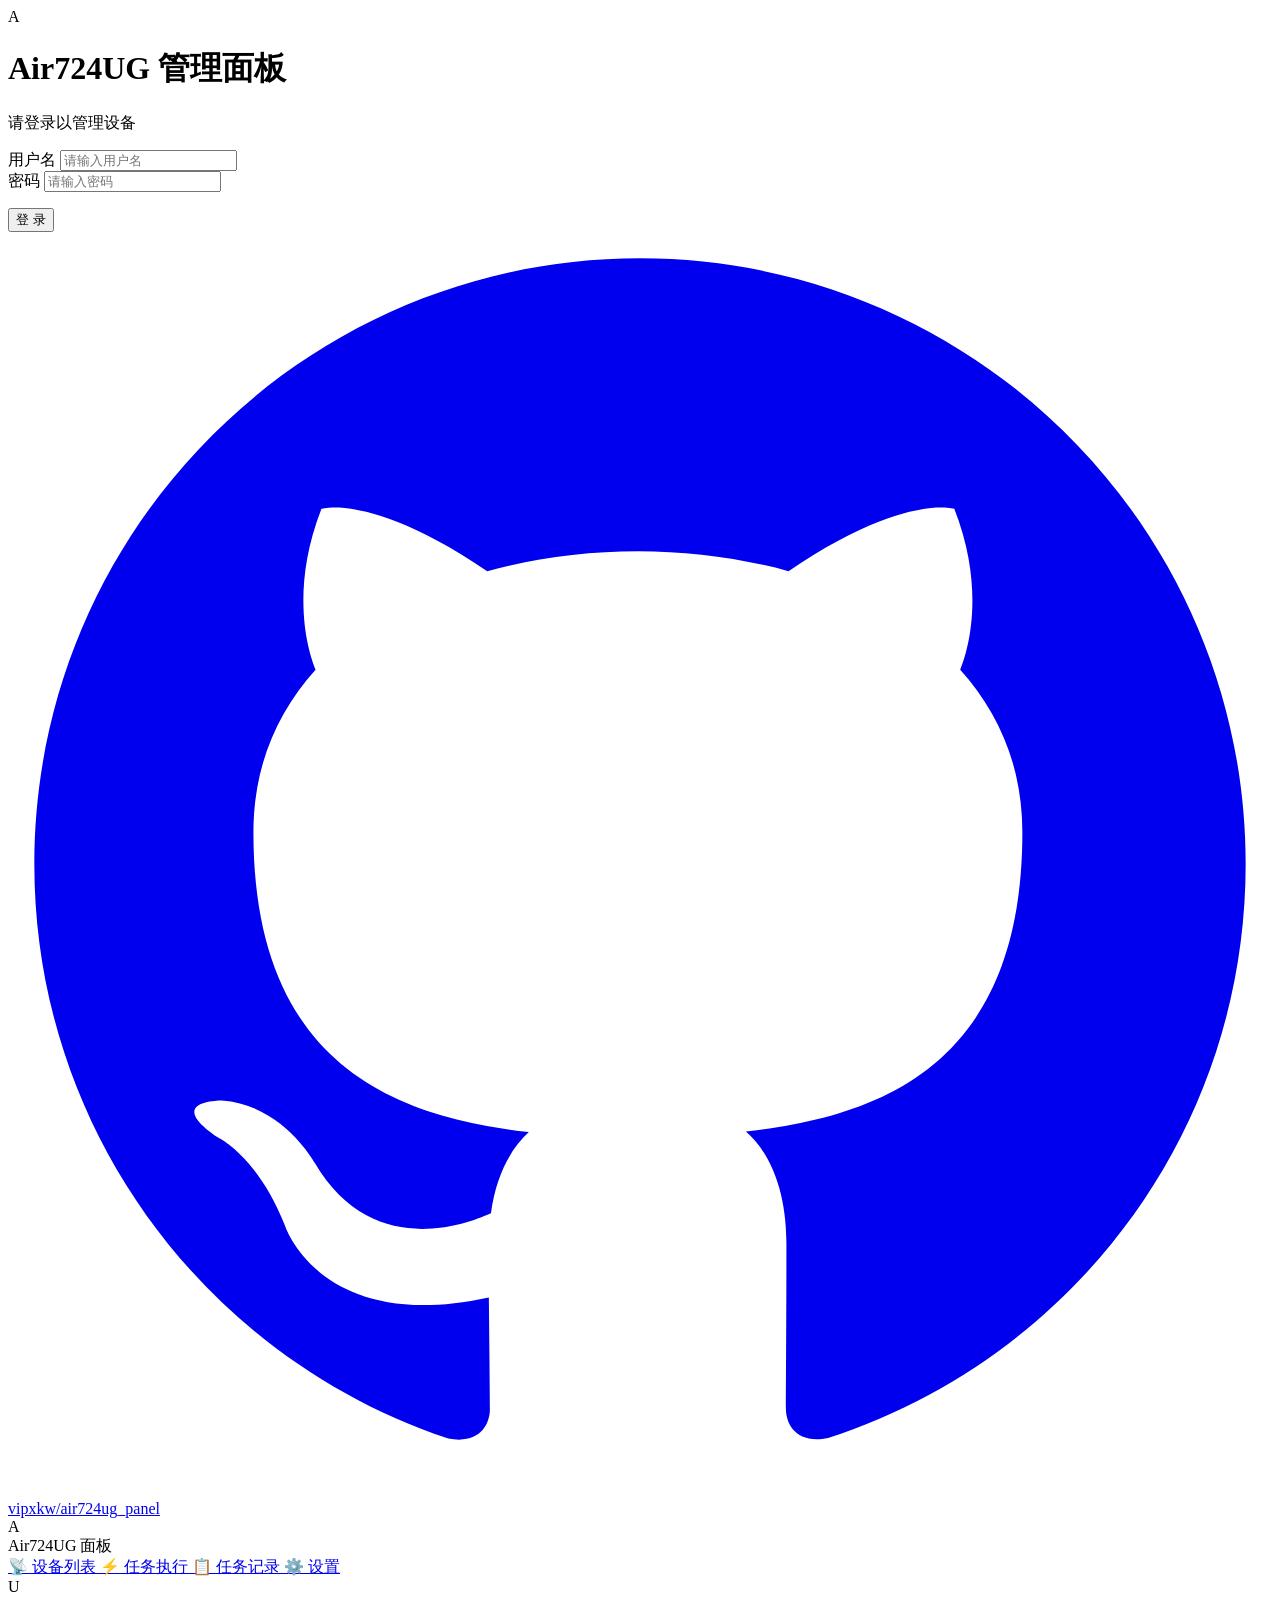
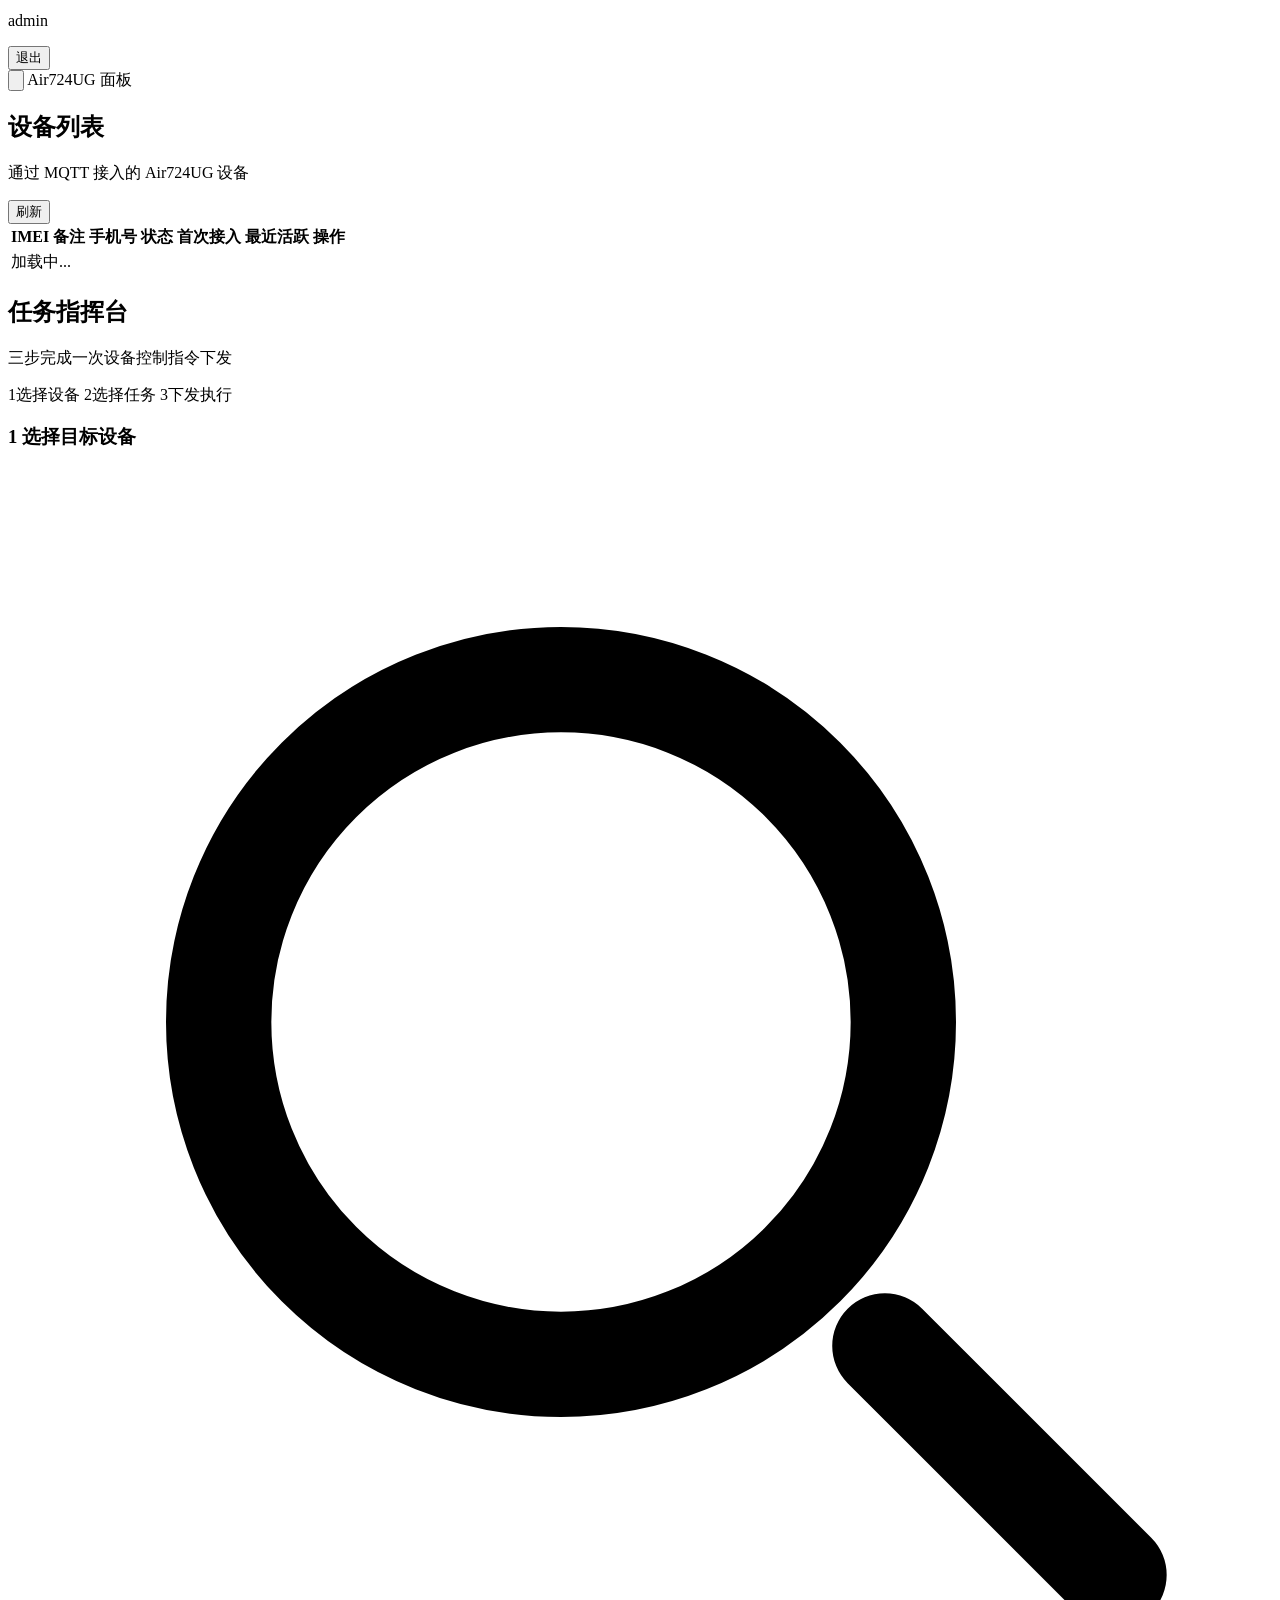
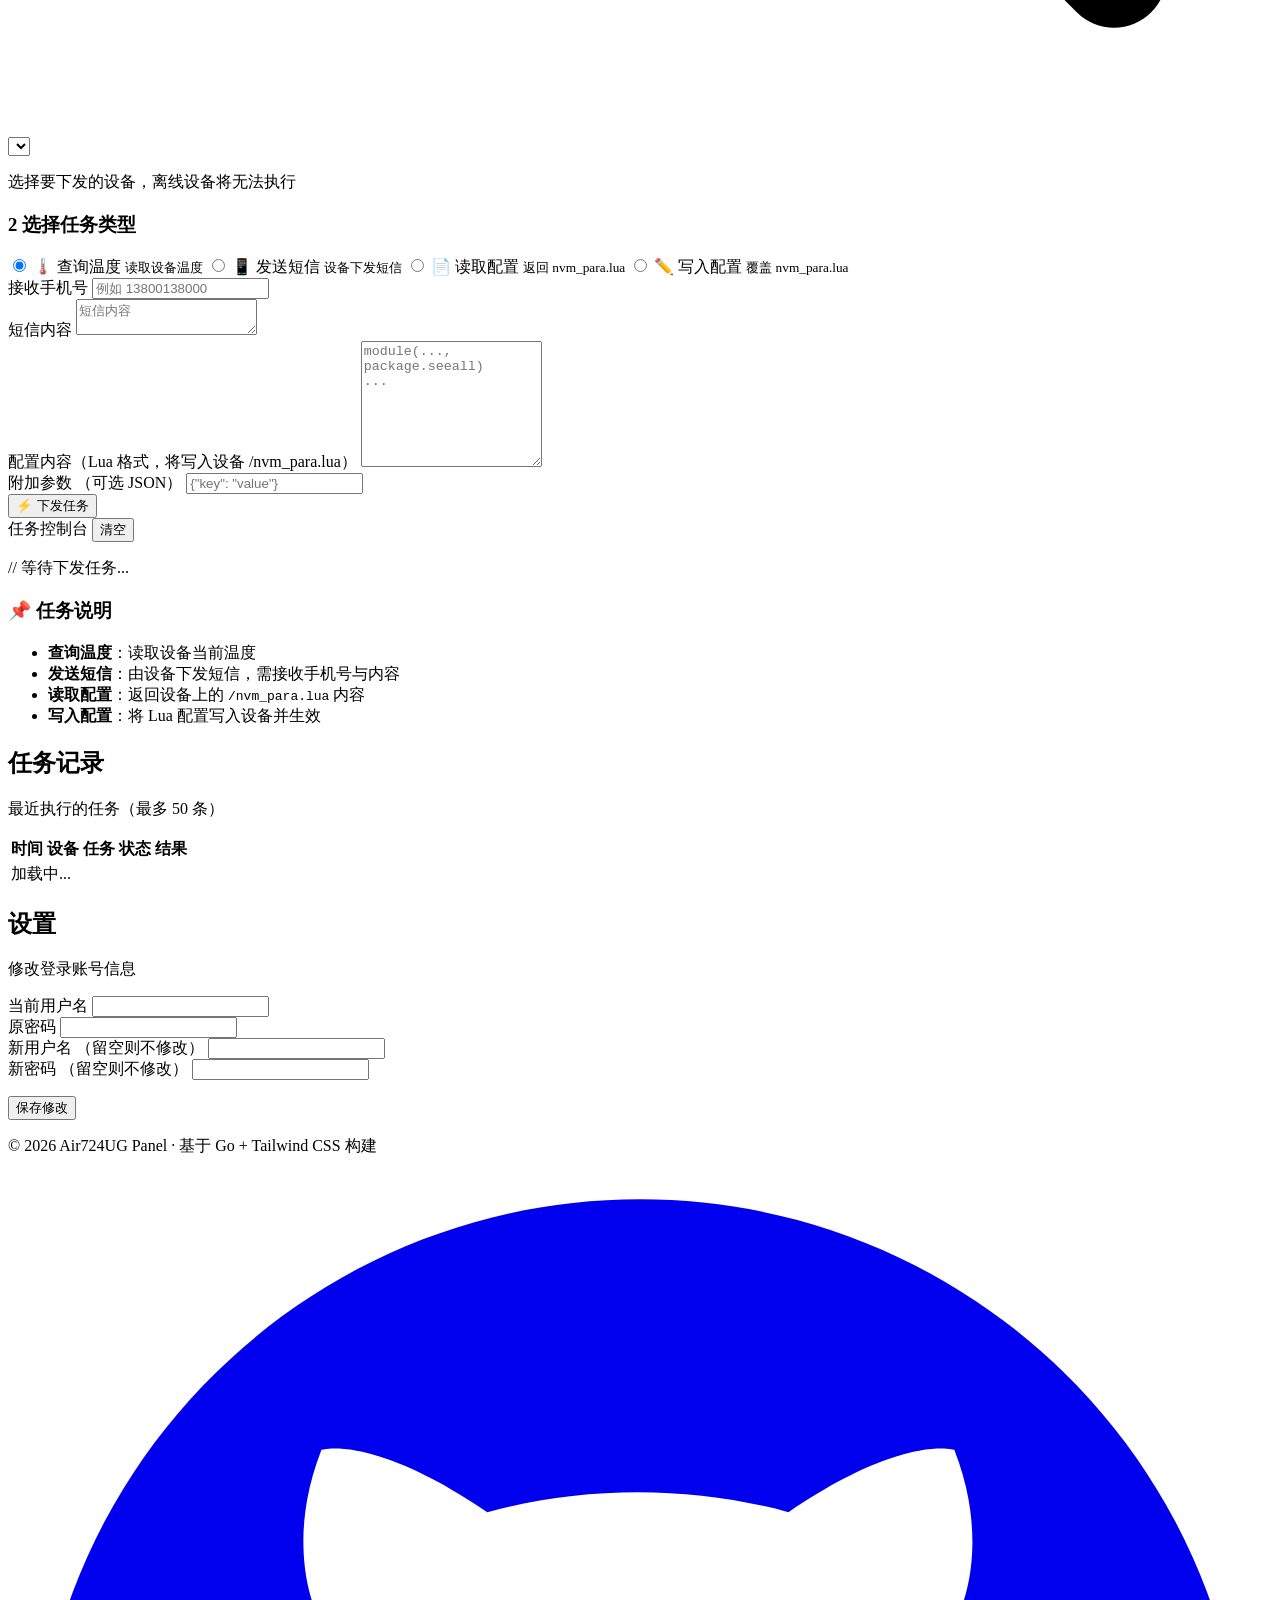
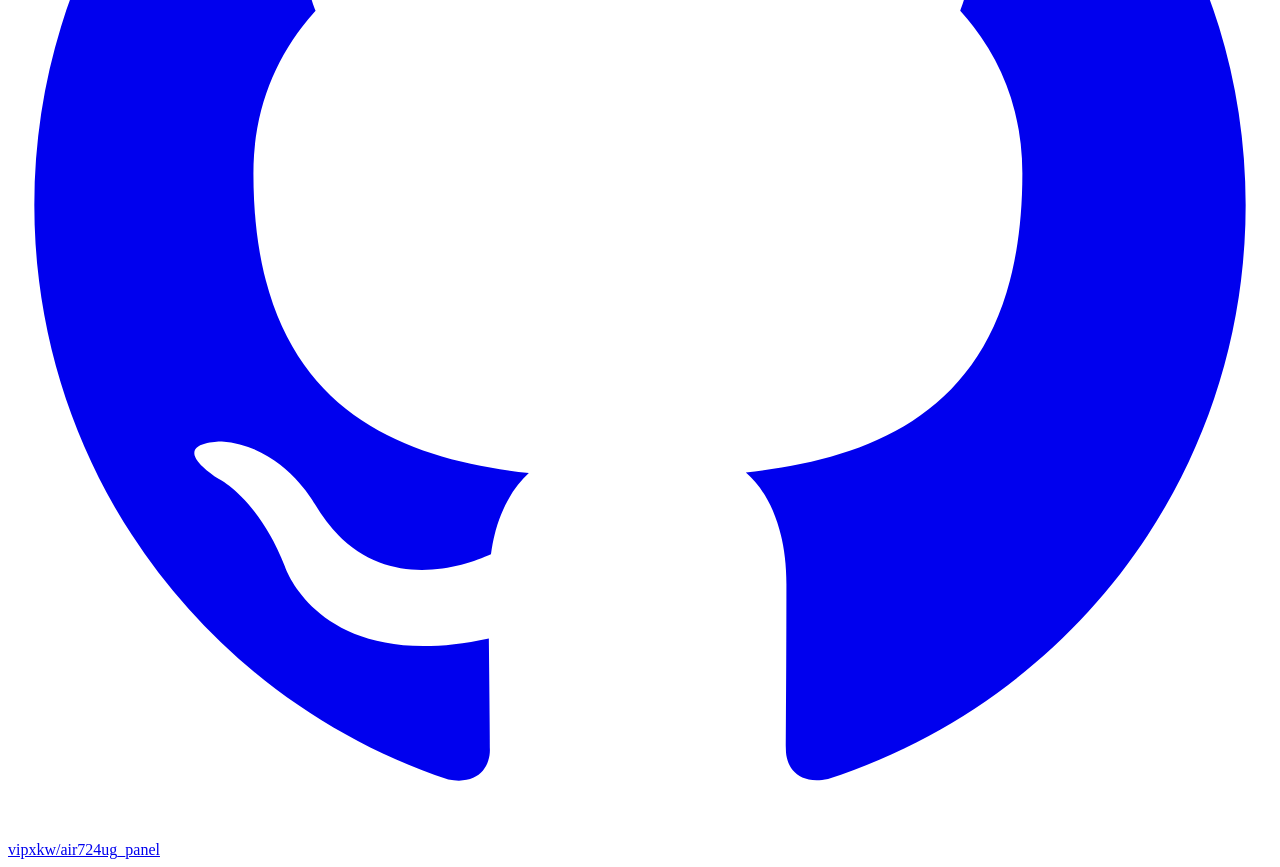
==== server-go/static/index.html @ f427725c "feat: 新增设备备注功能，任务记录优先显示备注名" ====
<!doctype html>
<html lang="zh-CN">
<head>
  <meta charset="utf-8">
  <meta name="viewport" content="width=device-width, initial-scale=1">
  <title>Air724UG 管理面板</title>
  <link rel="stylesheet" href="/css/style.css">
</head>
<body class="bg-slate-100 text-slate-900 min-h-screen">

  <!-- ===================== 登录视图 ===================== -->
  <div id="login-view" class="hidden min-h-screen flex flex-col items-center justify-center p-4">
    <div class="w-full max-w-sm">
      <div class="card p-8">
        <div class="flex flex-col items-center mb-8">
          <div class="w-14 h-14 rounded-2xl bg-gradient-to-br from-blue-500 to-indigo-600 flex items-center justify-center text-white text-2xl font-bold shadow-lg mb-4">A</div>
          <h1 class="text-xl font-semibold text-slate-900">Air724UG 管理面板</h1>
          <p class="text-sm text-slate-500 mt-1">请登录以管理设备</p>
        </div>
        <form id="login-form" class="space-y-4">
          <div>
            <label class="label" for="login-username">用户名</label>
            <input id="login-username" type="text" class="input" placeholder="请输入用户名" autocomplete="username" required>
          </div>
          <div>
            <label class="label" for="login-password">密码</label>
            <input id="login-password" type="password" class="input" placeholder="请输入密码" autocomplete="current-password" required>
          </div>
          <p id="login-error" class="hidden text-sm text-red-600"></p>
          <button type="submit" id="login-btn" class="btn btn-primary w-full">登 录</button>
        </form>
      </div>
    </div>
    <footer class="mt-8 text-center">
      <a href="https://github.com/vipxkw/air724ug_panel" target="_blank" rel="noopener"
         class="inline-flex items-center gap-1.5 text-sm text-slate-500 hover:text-slate-800 transition-colors">
        <svg class="w-4 h-4" viewBox="0 0 24 24" fill="currentColor" aria-hidden="true"><path fill-rule="evenodd" clip-rule="evenodd" d="M12 .5C5.65.5.5 5.65.5 12c0 5.08 3.29 9.39 7.86 10.91.58.11.79-.25.79-.56 0-.27-.01-1.17-.02-2.12-3.2.7-3.87-1.36-3.87-1.36-.52-1.33-1.28-1.68-1.28-1.68-1.04-.71.08-.7.08-.7 1.15.08 1.76 1.18 1.76 1.18 1.03 1.76 2.7 1.25 3.35.96.1-.75.4-1.25.72-1.54-2.55-.29-5.23-1.28-5.23-5.69 0-1.26.45-2.28 1.18-3.09-.12-.29-.51-1.46.11-3.05 0 0 .96-.31 3.15 1.18.91-.25 1.89-.38 2.86-.38.97 0 1.95.13 2.86.38 2.19-1.49 3.15-1.18 3.15-1.18.62 1.59.23 2.76.11 3.05.73.81 1.18 1.83 1.18 3.09 0 4.42-2.69 5.39-5.25 5.68.41.35.77 1.05.77 2.12 0 1.53-.01 2.76-.01 3.14 0 .31.21.68.8.56C20.23 21.38 23.5 17.08 23.5 12 23.5 5.65 18.35.5 12 .5z"/></svg>
        <span>vipxkw/air724ug_panel</span>
      </a>
    </footer>
  </div>

  <!-- ===================== 主视图 ===================== -->
  <div id="main-view" class="hidden">
    <div class="min-h-screen md:flex">
      <!-- 移动端侧边栏遮罩 -->
      <div id="sidebar-overlay" class="fixed inset-0 z-30 bg-slate-900/50 backdrop-blur-sm hidden md:hidden"></div>

      <!-- 侧边栏（桌面常驻，移动端抽屉式） -->
      <aside id="sidebar" class="fixed inset-y-0 left-0 z-40 w-64 shrink-0 -translate-x-full bg-slate-900 text-slate-300 flex flex-col transition-transform duration-300 ease-in-out md:static md:translate-x-0 md:h-screen">
        <div class="h-16 flex items-center gap-2.5 px-5 border-b border-slate-800">
          <div class="w-8 h-8 rounded-lg bg-gradient-to-br from-blue-500 to-indigo-600 flex items-center justify-center text-white text-sm font-bold">A</div>
          <span class="font-semibold text-white">Air724UG 面板</span>
        </div>
        <nav class="flex-1 py-4 px-3 space-y-1">
          <a href="#" data-nav="devices" class="nav-item flex items-center gap-3 rounded-lg px-3 py-2.5 text-sm font-medium hover:bg-slate-800 hover:text-white">
            <span class="text-base">📡</span> 设备列表
          </a>
          <a href="#" data-nav="tasks" class="nav-item flex items-center gap-3 rounded-lg px-3 py-2.5 text-sm font-medium hover:bg-slate-800 hover:text-white">
            <span class="text-base">⚡</span> 任务执行
          </a>
          <a href="#" data-nav="logs" class="nav-item flex items-center gap-3 rounded-lg px-3 py-2.5 text-sm font-medium hover:bg-slate-800 hover:text-white">
            <span class="text-base">📋</span> 任务记录
          </a>
          <a href="#" data-nav="settings" class="nav-item flex items-center gap-3 rounded-lg px-3 py-2.5 text-sm font-medium hover:bg-slate-800 hover:text-white">
            <span class="text-base">⚙️</span> 设置
          </a>
        </nav>
        <div class="p-4 border-t border-slate-800">
          <div class="flex items-center gap-3">
            <div class="w-8 h-8 rounded-full bg-slate-700 flex items-center justify-center text-xs font-semibold text-white" id="user-avatar">U</div>
            <div class="flex-1 min-w-0">
              <p class="text-sm font-medium text-white truncate" id="user-name">admin</p>
            </div>
            <button id="logout-btn" class="text-sm text-slate-400 hover:text-white" title="退出登录">退出</button>
          </div>
        </div>
      </aside>

      <!-- 内容区 -->
      <div class="flex-1 min-w-0 flex flex-col">

        <!-- 移动端顶栏 -->
        <header class="md:hidden sticky top-0 z-20 flex items-center gap-3 h-14 px-4 bg-slate-900 text-white border-b border-slate-800">
          <button id="menu-btn" class="w-9 h-9 -ml-2 inline-flex items-center justify-center rounded-lg text-slate-300 hover:bg-slate-800 active:scale-95 transition" aria-label="打开菜单">
            <svg xmlns="http://www.w3.org/2000/svg" class="w-5 h-5" fill="none" viewBox="0 0 24 24" stroke="currentColor" stroke-width="2"><path stroke-linecap="round" stroke-linejoin="round" d="M4 6h16M4 12h16M4 18h16"/></svg>
          </button>
          <span class="font-semibold">Air724UG 面板</span>
          <span class="ml-auto text-xs text-slate-400" id="m-user-name"></span>
        </header>

        <main class="flex-1 p-4 sm:p-6 lg:p-8 overflow-auto">

        <!-- 设备列表 -->
        <section id="page-devices" class="page">
          <div class="flex items-center justify-between mb-4 sm:mb-6">
            <div>
              <h2 class="text-lg sm:text-xl font-semibold text-slate-900">设备列表</h2>
              <p class="text-sm text-slate-500 mt-0.5">通过 MQTT 接入的 Air724UG 设备</p>
            </div>
            <button id="refresh-devices" class="btn btn-ghost">刷新</button>
          </div>
          <div class="card overflow-hidden">
            <div class="overflow-x-auto">
              <table class="w-full text-sm">
                <thead>
                  <tr class="bg-slate-50 text-left text-xs font-medium text-slate-500 uppercase">
                    <th class="px-4 py-3">IMEI</th>
                    <th class="px-4 py-3">备注</th>
                    <th class="px-4 py-3">手机号</th>
                    <th class="px-4 py-3">状态</th>
                    <th class="px-4 py-3">首次接入</th>
                    <th class="px-4 py-3">最近活跃</th>
                    <th class="px-4 py-3 text-right">操作</th>
                  </tr>
                </thead>
                <tbody id="devices-tbody" class="divide-y divide-slate-100">
                  <tr><td colspan="7" class="px-4 py-10 text-center text-slate-400">加载中...</td></tr>
                </tbody>
              </table>
            </div>
          </div>
        </section>

        <!-- 任务执行（指挥台） -->
        <section id="page-tasks" class="page hidden">
          <div class="mb-5">
            <h2 class="text-lg sm:text-xl font-semibold text-slate-900">任务指挥台</h2>
            <p class="text-sm text-slate-500 mt-0.5">三步完成一次设备控制指令下发</p>
          </div>

          <!-- 步骤指示器 -->
          <div class="flex items-center gap-2.5 mb-6 text-xs font-medium">
            <span class="step-chip" data-step="1"><span class="step-num">1</span>选择设备</span>
            <span class="step-line"></span>
            <span class="step-chip" data-step="2"><span class="step-num">2</span>选择任务</span>
            <span class="step-line"></span>
            <span class="step-chip" data-step="3"><span class="step-num">3</span>下发执行</span>
          </div>

          <div class="grid gap-5 lg:grid-cols-5">
            <!-- 左：任务配置 -->
            <div class="lg:col-span-3 space-y-5">
              <form id="task-form" class="space-y-5">
                <!-- Step 1 设备 -->
                <div class="card p-5 sm:p-6">
                  <div class="flex items-center justify-between mb-4">
                    <h3 class="font-semibold text-slate-900 flex items-center gap-2">
                      <span class="flex items-center justify-center w-6 h-6 rounded-full bg-blue-600 text-white text-xs font-bold shadow-sm">1</span>
                      选择目标设备
                    </h3>
                    <span class="text-xs text-slate-400" id="task-device-count"></span>
                  </div>
                  <div class="relative">
                    <svg class="absolute left-3 top-1/2 -translate-y-1/2 w-4 h-4 text-slate-400" xmlns="http://www.w3.org/2000/svg" fill="none" viewBox="0 0 24 24" stroke="currentColor" stroke-width="2"><path stroke-linecap="round" stroke-linejoin="round" d="M21 21l-4.35-4.35M17 10.5a6.5 6.5 0 11-13 0 6.5 6.5 0 0113 0z"/></svg>
                    <select id="task-imei" class="input !pl-9" required></select>
                  </div>
                  <p class="text-xs text-slate-400 mt-2">选择要下发的设备，离线设备将无法执行</p>
                </div>

                <!-- Step 2 任务类型 -->
                <div class="card p-5 sm:p-6">
                  <h3 class="font-semibold text-slate-900 flex items-center gap-2 mb-4">
                    <span class="flex items-center justify-center w-6 h-6 rounded-full bg-blue-600 text-white text-xs font-bold shadow-sm">2</span>
                    选择任务类型
                  </h3>
                  <div class="grid grid-cols-2 sm:grid-cols-4 gap-3" id="task-type-grid">
                    <label class="task-card">
                      <input type="radio" name="task-type" value="get_temperature" checked class="task-radio">
                      <span class="task-card-inner">
                        <span class="text-2xl">🌡️</span>
                        <span class="task-card-title">查询温度</span>
                        <small>读取设备温度</small>
                      </span>
                    </label>
                    <label class="task-card">
                      <input type="radio" name="task-type" value="send_sms" class="task-radio">
                      <span class="task-card-inner">
                        <span class="text-2xl">📱</span>
                        <span class="task-card-title">发送短信</span>
                        <small>设备下发短信</small>
                      </span>
                    </label>
                    <label class="task-card">
                      <input type="radio" name="task-type" value="get_config" class="task-radio">
                      <span class="task-card-inner">
                        <span class="text-2xl">📄</span>
                        <span class="task-card-title">读取配置</span>
                        <small>返回 nvm_para.lua</small>
                      </span>
                    </label>
                    <label class="task-card">
                      <input type="radio" name="task-type" value="set_config" class="task-radio">
                      <span class="task-card-inner">
                        <span class="text-2xl">✏️</span>
                        <span class="task-card-title">写入配置</span>
                        <small>覆盖 nvm_para.lua</small>
                      </span>
                    </label>
                  </div>

                  <!-- 发送短信参数 -->
                  <div id="params-send_sms" class="hidden mt-5 space-y-4 border-t border-slate-100 pt-5">
                    <div>
                      <label class="label" for="task-rcv-phone">接收手机号</label>
                      <input id="task-rcv-phone" type="text" class="input" placeholder="例如 13800138000">
                    </div>
                    <div>
                      <label class="label" for="task-content">短信内容</label>
                      <textarea id="task-content" rows="2" class="input" placeholder="短信内容"></textarea>
                    </div>
                  </div>

                  <!-- 写入配置参数 -->
                  <div id="params-set_config" class="hidden mt-5 space-y-4 border-t border-slate-100 pt-5">
                    <div>
                      <label class="label" for="task-config-text">配置内容（Lua 格式，将写入设备 /nvm_para.lua）</label>
                      <textarea id="task-config-text" rows="8" class="input font-mono text-xs" placeholder="module(..., package.seeall)&#10;..."></textarea>
                    </div>
                  </div>

                  <!-- 附加参数 -->
                  <div class="mt-5 border-t border-slate-100 pt-5">
                    <label class="label" for="task-extra">附加参数 <span class="text-slate-400 font-normal">（可选 JSON）</span></label>
                    <input id="task-extra" type="text" class="input font-mono text-xs" placeholder='{"key": "value"}' value="">
                  </div>

                  <!-- 执行 -->
                  <button type="submit" id="task-btn" class="mt-6 w-full btn btn-primary !py-3 text-base bg-gradient-to-r from-blue-600 to-indigo-600 hover:from-blue-700 hover:to-indigo-700 border-0 shadow-lg shadow-blue-600/20">⚡ 下发任务</button>
                </div>
              </form>
            </div>

            <!-- 右：实时控制台 -->
            <div class="lg:col-span-2 space-y-5">
              <div class="rounded-2xl bg-slate-900 shadow-xl overflow-hidden ring-1 ring-slate-800">
                <div class="flex items-center gap-2 px-4 py-3 bg-slate-800/80">
                  <span class="w-3 h-3 rounded-full bg-red-400/80"></span>
                  <span class="w-3 h-3 rounded-full bg-amber-400/80"></span>
                  <span class="w-3 h-3 rounded-full bg-emerald-400/80"></span>
                  <span class="ml-2 text-xs text-slate-300 font-medium tracking-wide">任务控制台</span>
                  <button type="button" id="console-clear" class="ml-auto text-xs text-slate-400 hover:text-white transition-colors">清空</button>
                </div>
                <div id="task-result" class="terminal font-mono text-xs leading-relaxed text-slate-300 p-4 h-80 overflow-auto">
                  <p class="text-slate-500">// 等待下发任务...</p>
                </div>
              </div>

              <div class="card p-5">
                <h3 class="text-sm font-semibold text-slate-900 mb-2">📌 任务说明</h3>
                <ul class="text-sm text-slate-500 space-y-1.5 list-disc pl-5">
                  <li><b>查询温度</b>：读取设备当前温度</li>
                  <li><b>发送短信</b>：由设备下发短信，需接收手机号与内容</li>
                  <li><b>读取配置</b>：返回设备上的 <code class="text-slate-700 font-mono text-xs">/nvm_para.lua</code> 内容</li>
                  <li><b>写入配置</b>：将 Lua 配置写入设备并生效</li>
                </ul>
              </div>
            </div>
          </div>
        </section>

        <!-- 任务记录 -->
        <section id="page-logs" class="page hidden">
          <div class="mb-4 sm:mb-6">
            <h2 class="text-lg sm:text-xl font-semibold text-slate-900">任务记录</h2>
            <p class="text-sm text-slate-500 mt-0.5">最近执行的任务（最多 50 条）</p>
          </div>
          <div class="card overflow-hidden">
            <div class="overflow-x-auto">
              <table class="w-full text-sm">
                <thead>
                  <tr class="bg-slate-50 text-left text-xs font-medium text-slate-500 uppercase">
                    <th class="px-4 py-3">时间</th>
                    <th class="px-4 py-3">设备</th>
                    <th class="px-4 py-3">任务</th>
                    <th class="px-4 py-3">状态</th>
                    <th class="px-4 py-3">结果</th>
                  </tr>
                </thead>
                <tbody id="tasks-tbody" class="divide-y divide-slate-100">
                  <tr><td colspan="5" class="px-4 py-10 text-center text-slate-400">加载中...</td></tr>
                </tbody>
              </table>
            </div>
          </div>
        </section>

        <!-- 设置 -->
        <section id="page-settings" class="page hidden">
          <div class="mb-4 sm:mb-6">
            <h2 class="text-lg sm:text-xl font-semibold text-slate-900">设置</h2>
            <p class="text-sm text-slate-500 mt-0.5">修改登录账号信息</p>
          </div>
          <div class="max-w-md">
            <div class="card p-6">
              <form id="settings-form" class="space-y-4">
                <div>
                  <label class="label" for="set-current-username">当前用户名</label>
                  <input id="set-current-username" type="text" class="input bg-slate-50 text-slate-500" readonly>
                </div>
                <div>
                  <label class="label" for="set-old-password">原密码</label>
                  <input id="set-old-password" type="password" class="input" required autocomplete="current-password">
                </div>
                <div>
                  <label class="label" for="set-new-username">新用户名 <span class="text-slate-400 font-normal">（留空则不修改）</span></label>
                  <input id="set-new-username" type="text" class="input" autocomplete="username">
                </div>
                <div>
                  <label class="label" for="set-new-password">新密码 <span class="text-slate-400 font-normal">（留空则不修改）</span></label>
                  <input id="set-new-password" type="password" class="input" autocomplete="new-password">
                </div>
                <p id="settings-msg" class="hidden text-sm"></p>
                <button type="submit" class="btn btn-primary w-full">保存修改</button>
              </form>
            </div>
          </div>
        </section>

        </main>

        <!-- 页脚 -->
        <footer class="px-4 py-5 border-t border-slate-200 bg-white/60 backdrop-blur-sm">
          <div class="max-w-screen-2xl mx-auto flex flex-col sm:flex-row items-center justify-between gap-2">
            <p class="text-xs text-slate-400">© 2026 Air724UG Panel · 基于 Go + Tailwind CSS 构建</p>
            <a href="https://github.com/vipxkw/air724ug_panel" target="_blank" rel="noopener"
               class="inline-flex items-center gap-1.5 text-xs font-medium text-slate-500 hover:text-slate-900 transition-colors">
              <svg class="w-4 h-4" viewBox="0 0 24 24" fill="currentColor" aria-hidden="true"><path fill-rule="evenodd" clip-rule="evenodd" d="M12 .5C5.65.5.5 5.65.5 12c0 5.08 3.29 9.39 7.86 10.91.58.11.79-.25.79-.56 0-.27-.01-1.17-.02-2.12-3.2.7-3.87-1.36-3.87-1.36-.52-1.33-1.28-1.68-1.28-1.68-1.04-.71.08-.7.08-.7 1.15.08 1.76 1.18 1.76 1.18 1.03 1.76 2.7 1.25 3.35.96.1-.75.4-1.25.72-1.54-2.55-.29-5.23-1.28-5.23-5.69 0-1.26.45-2.28 1.18-3.09-.12-.29-.51-1.46.11-3.05 0 0 .96-.31 3.15 1.18.91-.25 1.89-.38 2.86-.38.97 0 1.95.13 2.86.38 2.19-1.49 3.15-1.18 3.15-1.18.62 1.59.23 2.76.11 3.05.73.81 1.18 1.83 1.18 3.09 0 4.42-2.69 5.39-5.25 5.68.41.35.77 1.05.77 2.12 0 1.53-.01 2.76-.01 3.14 0 .31.21.68.8.56C20.23 21.38 23.5 17.08 23.5 12 23.5 5.65 18.35.5 12 .5z"/></svg>
              <span>vipxkw/air724ug_panel</span>
            </a>
          </div>
        </footer>
      </div>
    </div>
  </div>

  <!-- 提示浮层 -->
  <div id="toast" class="hidden fixed top-5 left-1/2 -translate-x-1/2 z-50 rounded-lg px-4 py-2.5 text-sm text-white shadow-lg"></div>

  <script src="/js/api.js"></script>
  <script src="/js/app.js"></script>
</body>
</html>
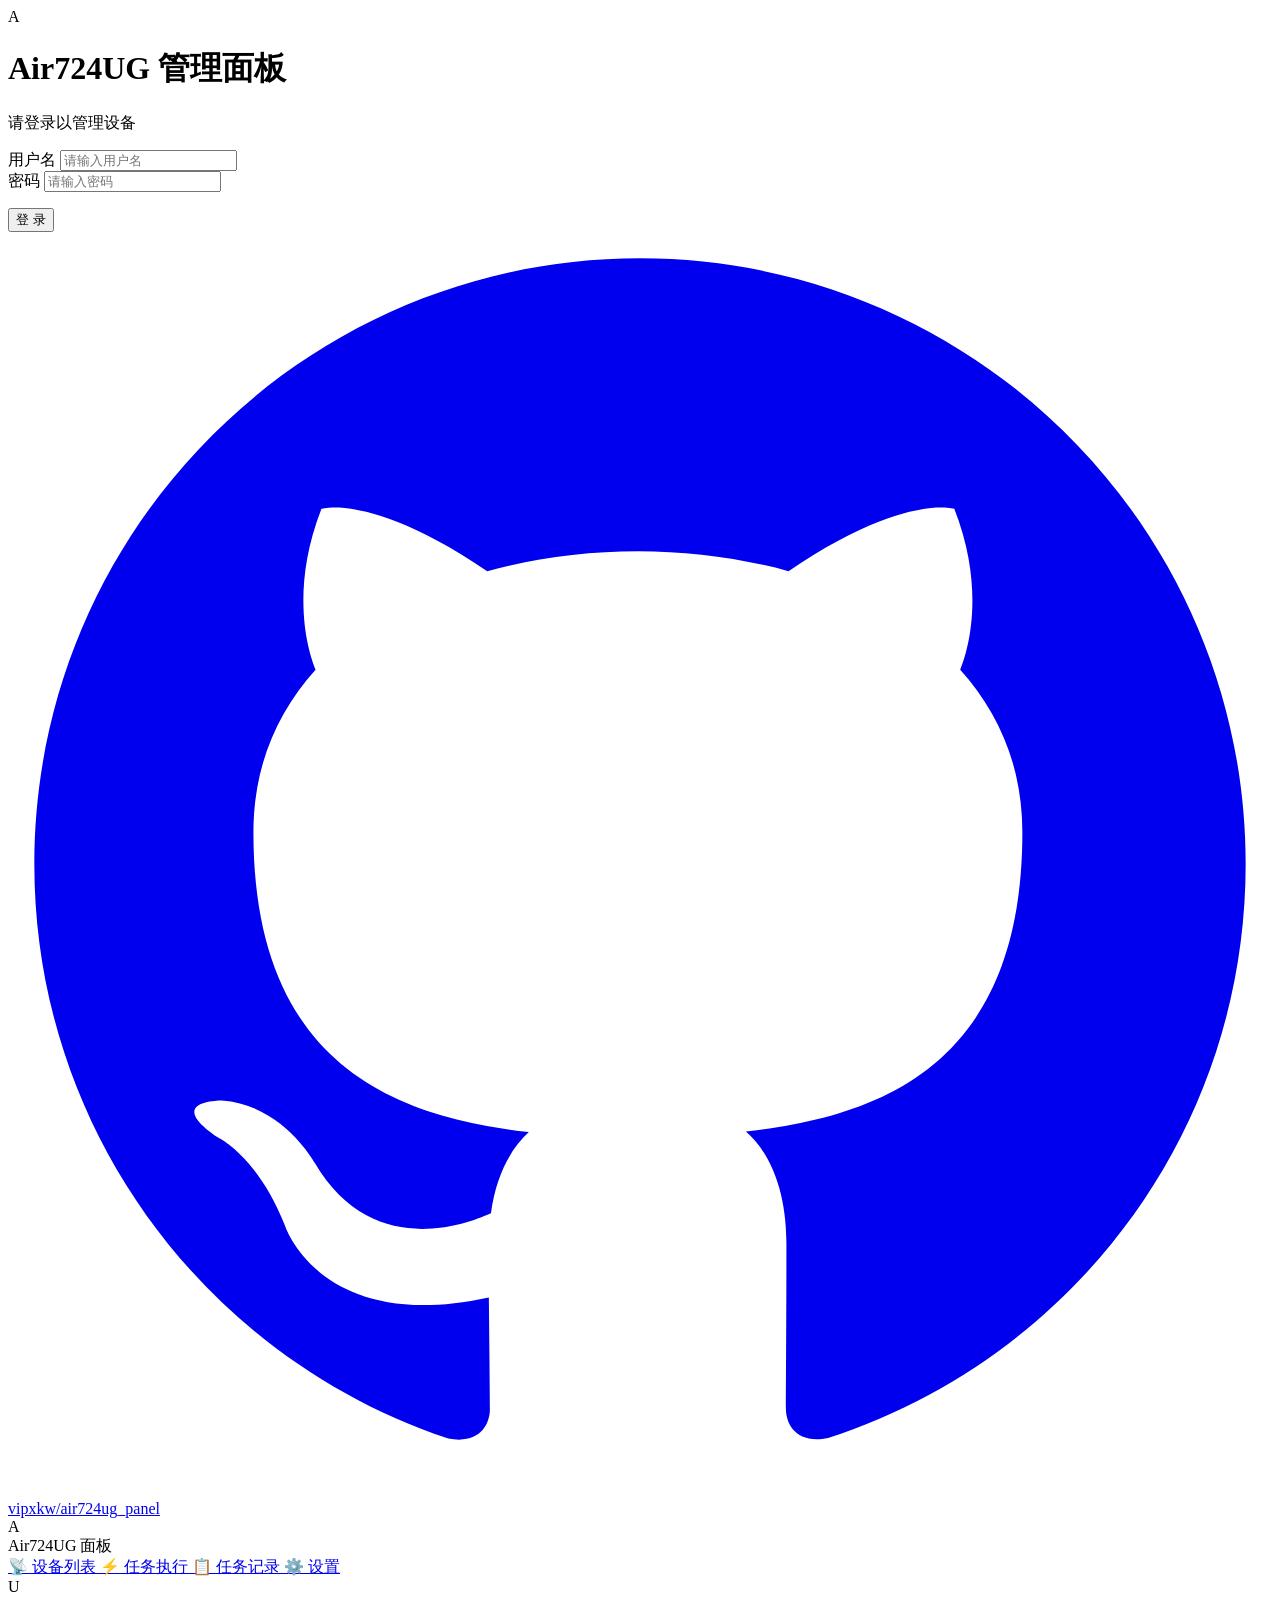
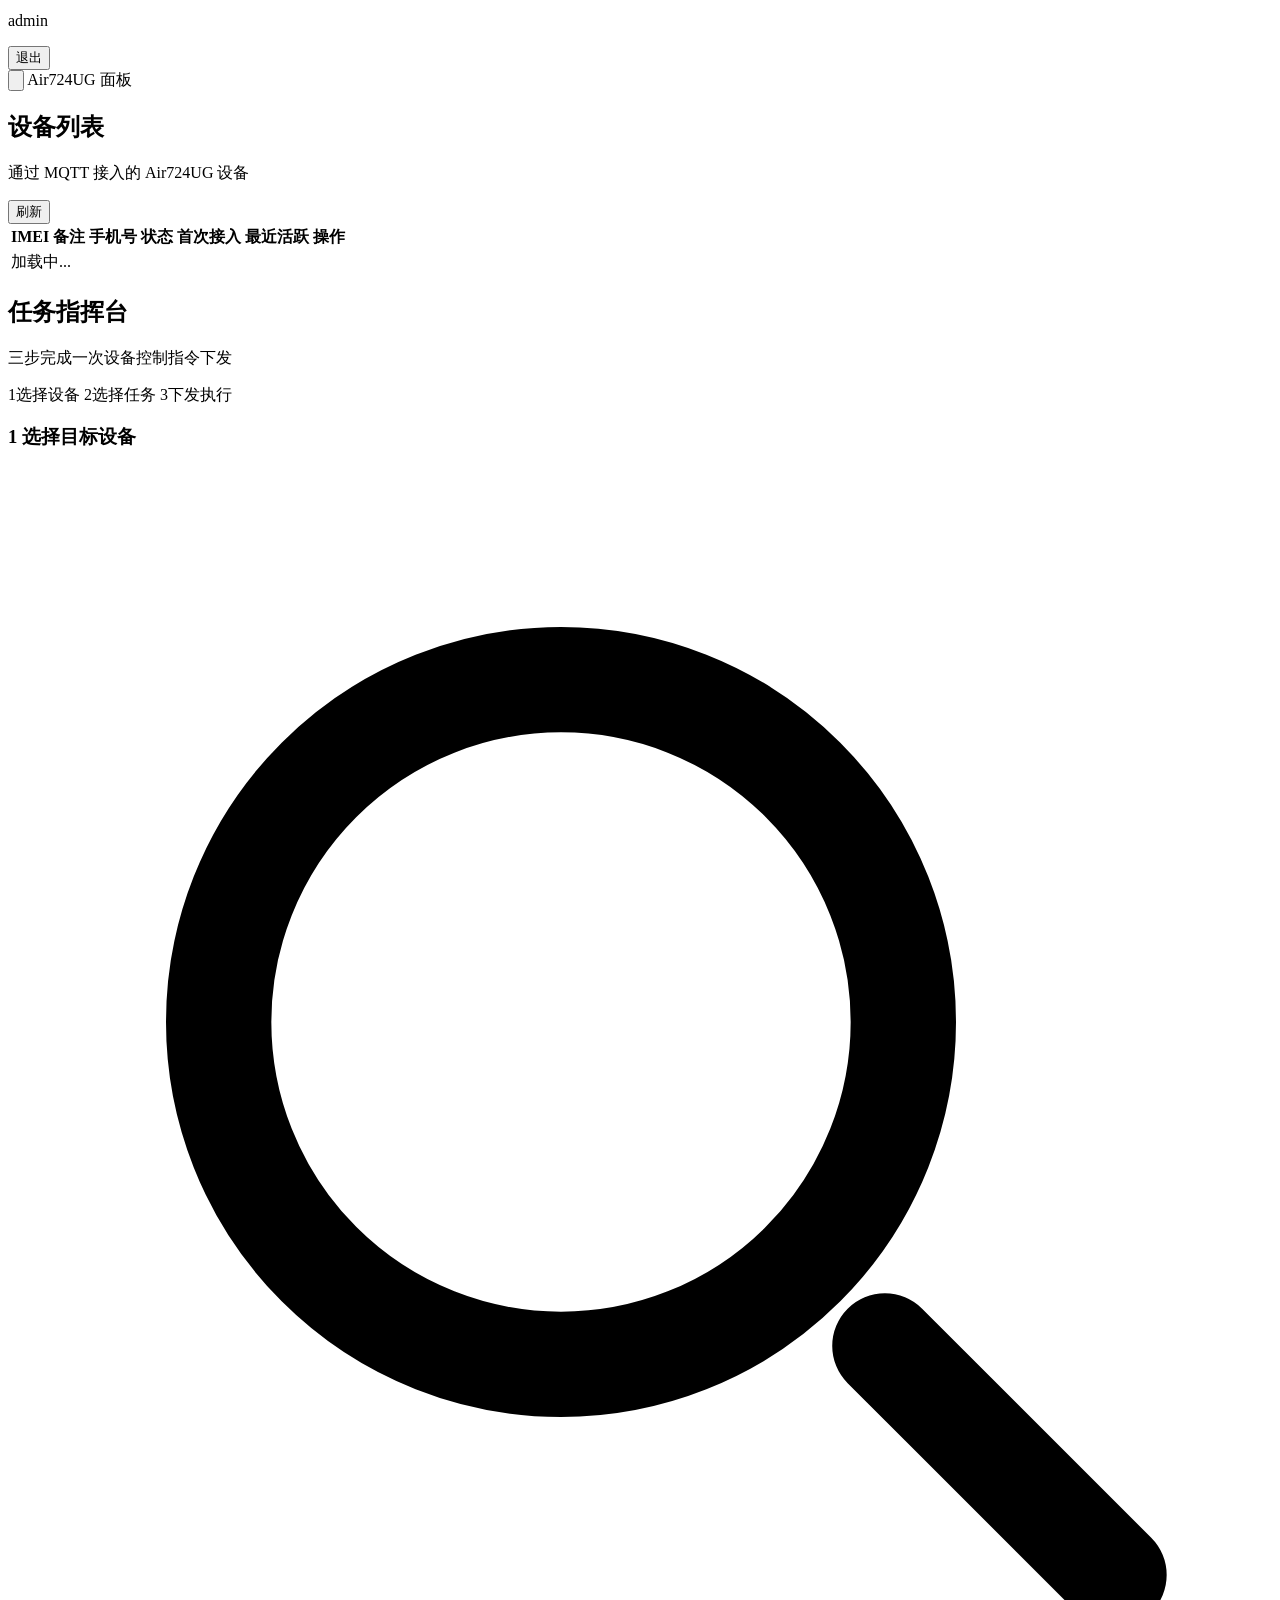
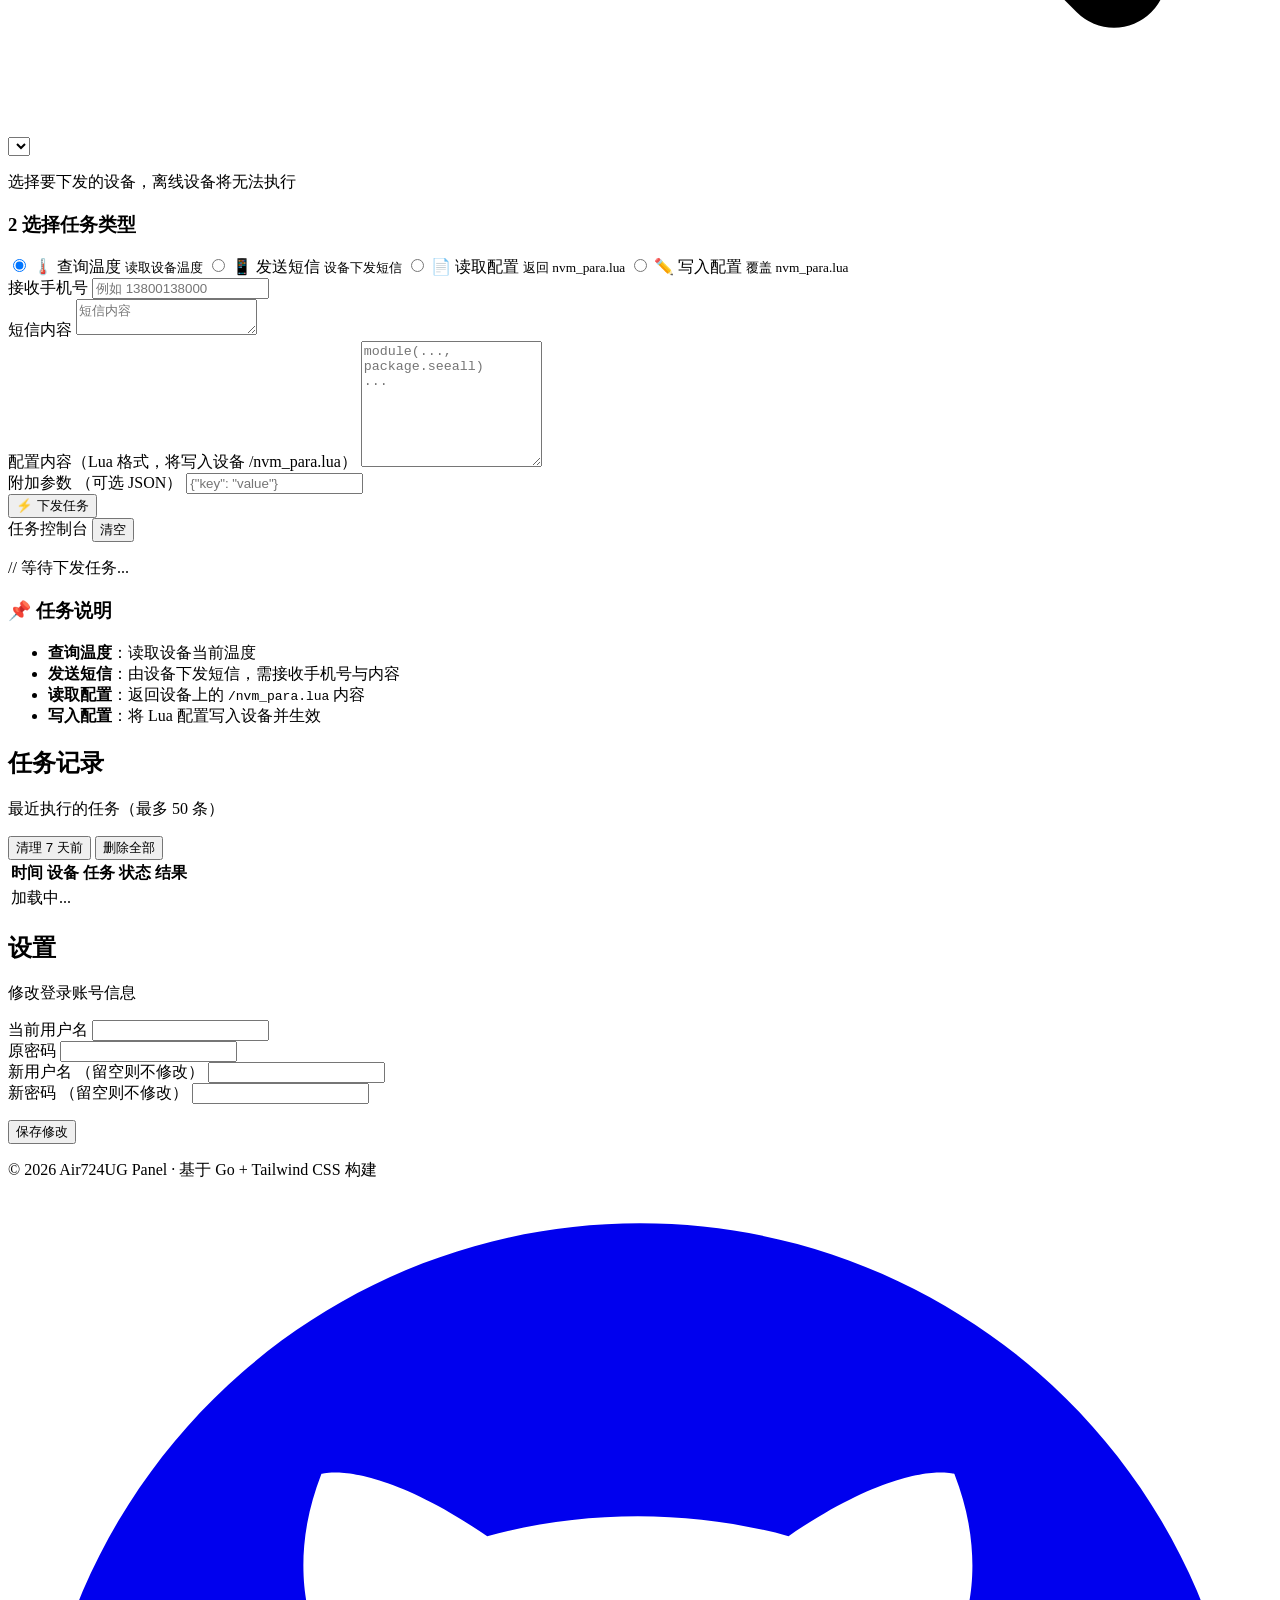
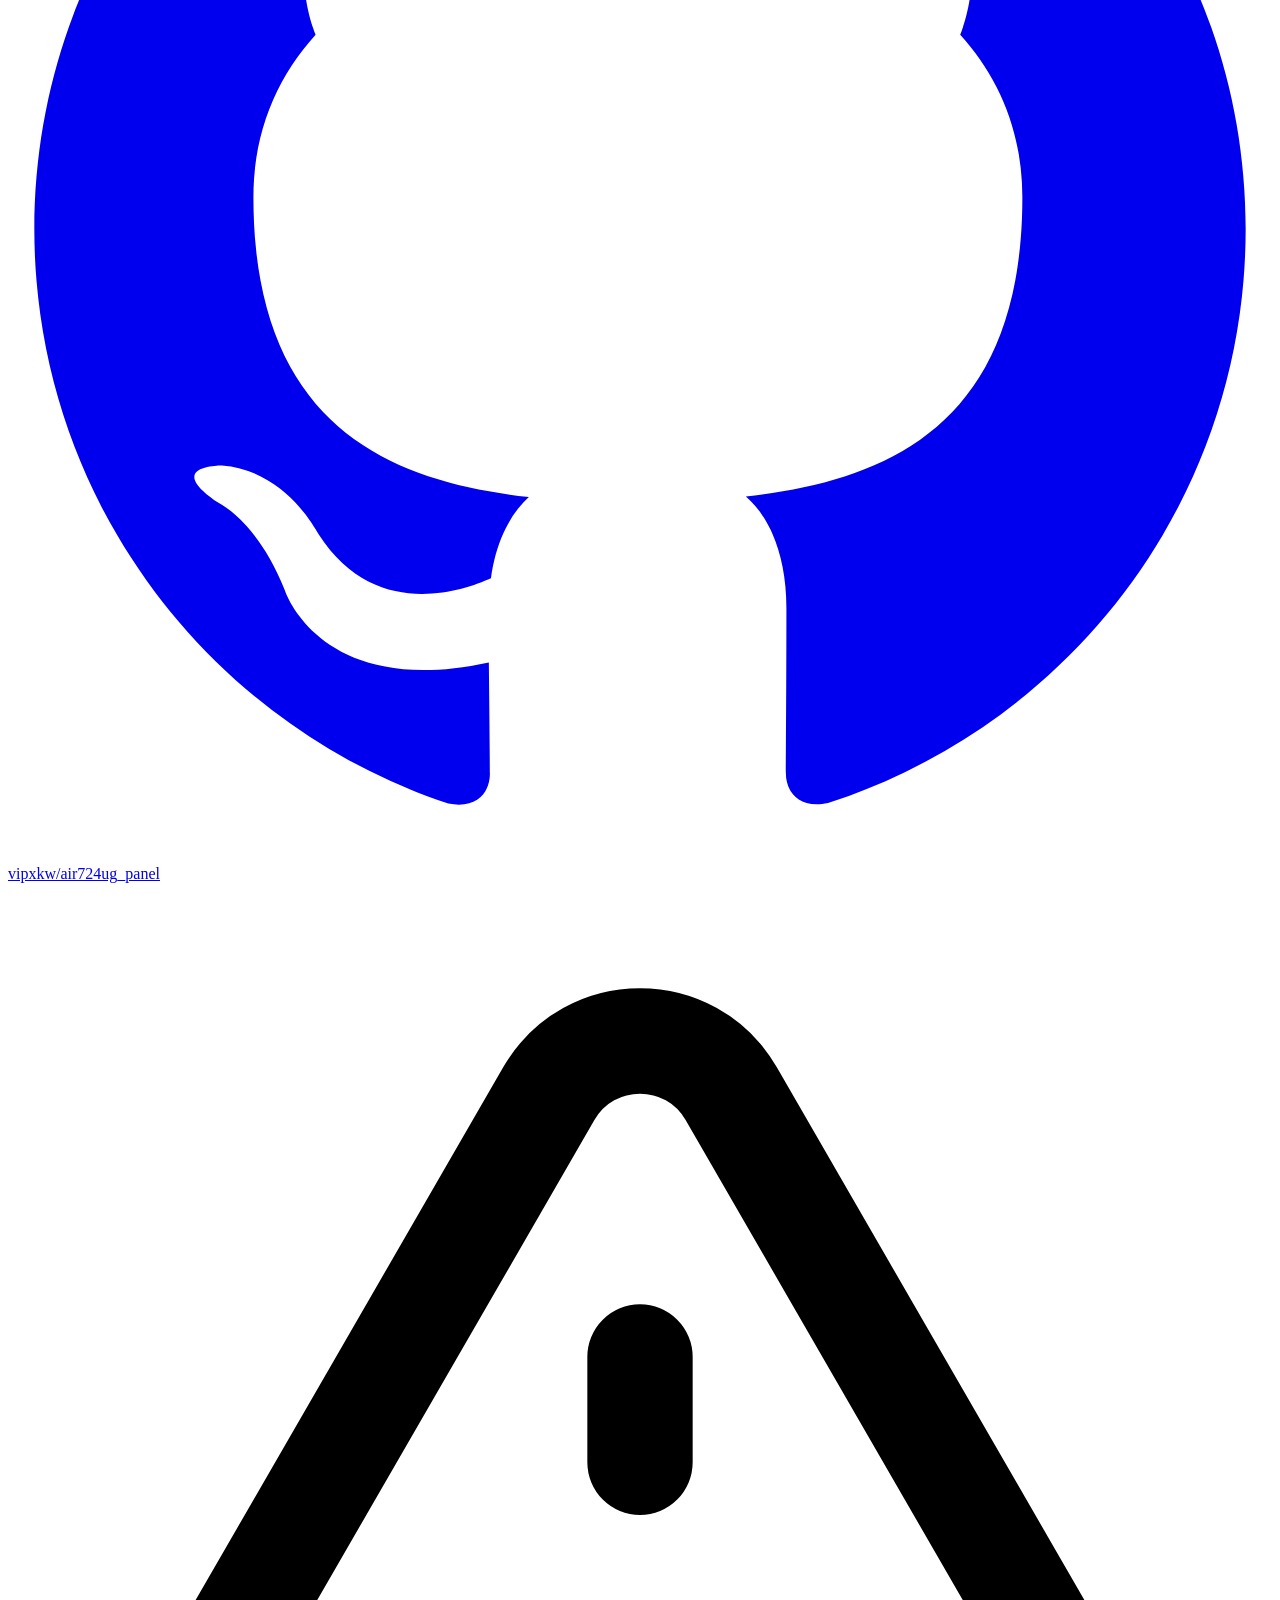
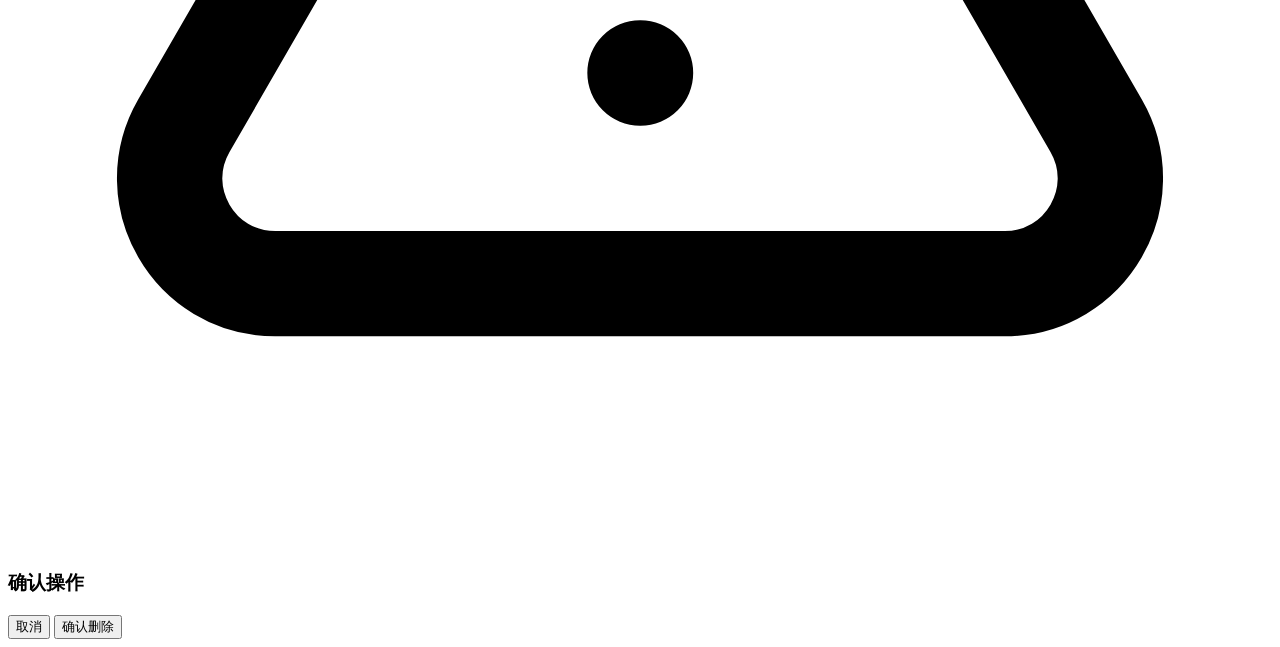
==== commit 559d82d9: "feat: 任务记录支持清理7天前旧日志与删除全部，使用自定义确认弹窗" ====
--- a/server-go/static/index.html
+++ b/server-go/static/index.html
@@ -261,9 +261,15 @@
 
         <!-- 任务记录 -->
         <section id="page-logs" class="page hidden">
-          <div class="mb-4 sm:mb-6">
-            <h2 class="text-lg sm:text-xl font-semibold text-slate-900">任务记录</h2>
-            <p class="text-sm text-slate-500 mt-0.5">最近执行的任务（最多 50 条）</p>
+          <div class="mb-4 sm:mb-6 flex flex-wrap items-start justify-between gap-3">
+            <div>
+              <h2 class="text-lg sm:text-xl font-semibold text-slate-900">任务记录</h2>
+              <p class="text-sm text-slate-500 mt-0.5">最近执行的任务（最多 50 条）</p>
+            </div>
+            <div class="flex items-center gap-2">
+              <button id="clear-tasks-7d" class="btn btn-ghost !px-3 !py-1.5 text-xs">清理 7 天前</button>
+              <button id="clear-tasks-all" class="btn btn-ghost !px-3 !py-1.5 text-xs text-red-600 hover:text-red-700 hover:border-red-300 hover:bg-red-50">删除全部</button>
+            </div>
           </div>
           <div class="card overflow-hidden">
             <div class="overflow-x-auto">
@@ -337,6 +343,26 @@
   <!-- 提示浮层 -->
   <div id="toast" class="hidden fixed top-5 left-1/2 -translate-x-1/2 z-50 rounded-lg px-4 py-2.5 text-sm text-white shadow-lg"></div>
 
+  <!-- 自定义确认弹窗 -->
+  <div id="confirm-modal" class="hidden fixed inset-0 z-50 flex items-center justify-center p-4">
+    <div id="confirm-overlay" class="absolute inset-0 bg-slate-900/50 backdrop-blur-sm"></div>
+    <div class="relative w-full max-w-sm card p-6 shadow-2xl">
+      <div class="flex items-start gap-3.5">
+        <div class="w-10 h-10 shrink-0 rounded-full bg-red-50 flex items-center justify-center">
+          <svg xmlns="http://www.w3.org/2000/svg" class="w-5 h-5 text-red-500" fill="none" viewBox="0 0 24 24" stroke="currentColor" stroke-width="2"><path stroke-linecap="round" stroke-linejoin="round" d="M12 9v2m0 4h.01m-6.938 4h13.856c1.54 0 2.502-1.667 1.732-3L13.732 4c-.77-1.333-2.694-1.333-3.464 0L3.34 16c-.77 1.333.192 3 1.732 3z"/></svg>
+        </div>
+        <div class="flex-1 min-w-0">
+          <h3 id="confirm-title" class="text-sm font-semibold text-slate-900">确认操作</h3>
+          <p id="confirm-message" class="mt-1 text-sm text-slate-500 break-words"></p>
+        </div>
+      </div>
+      <div class="mt-5 flex justify-end gap-2.5">
+        <button id="confirm-cancel" class="btn btn-ghost !px-4 !py-2 text-sm">取消</button>
+        <button id="confirm-ok" class="btn !px-4 !py-2 text-sm bg-red-600 text-white hover:bg-red-700 border-transparent">确认删除</button>
+      </div>
+    </div>
+  </div>
+
   <script src="/js/api.js"></script>
   <script src="/js/app.js"></script>
 </body>
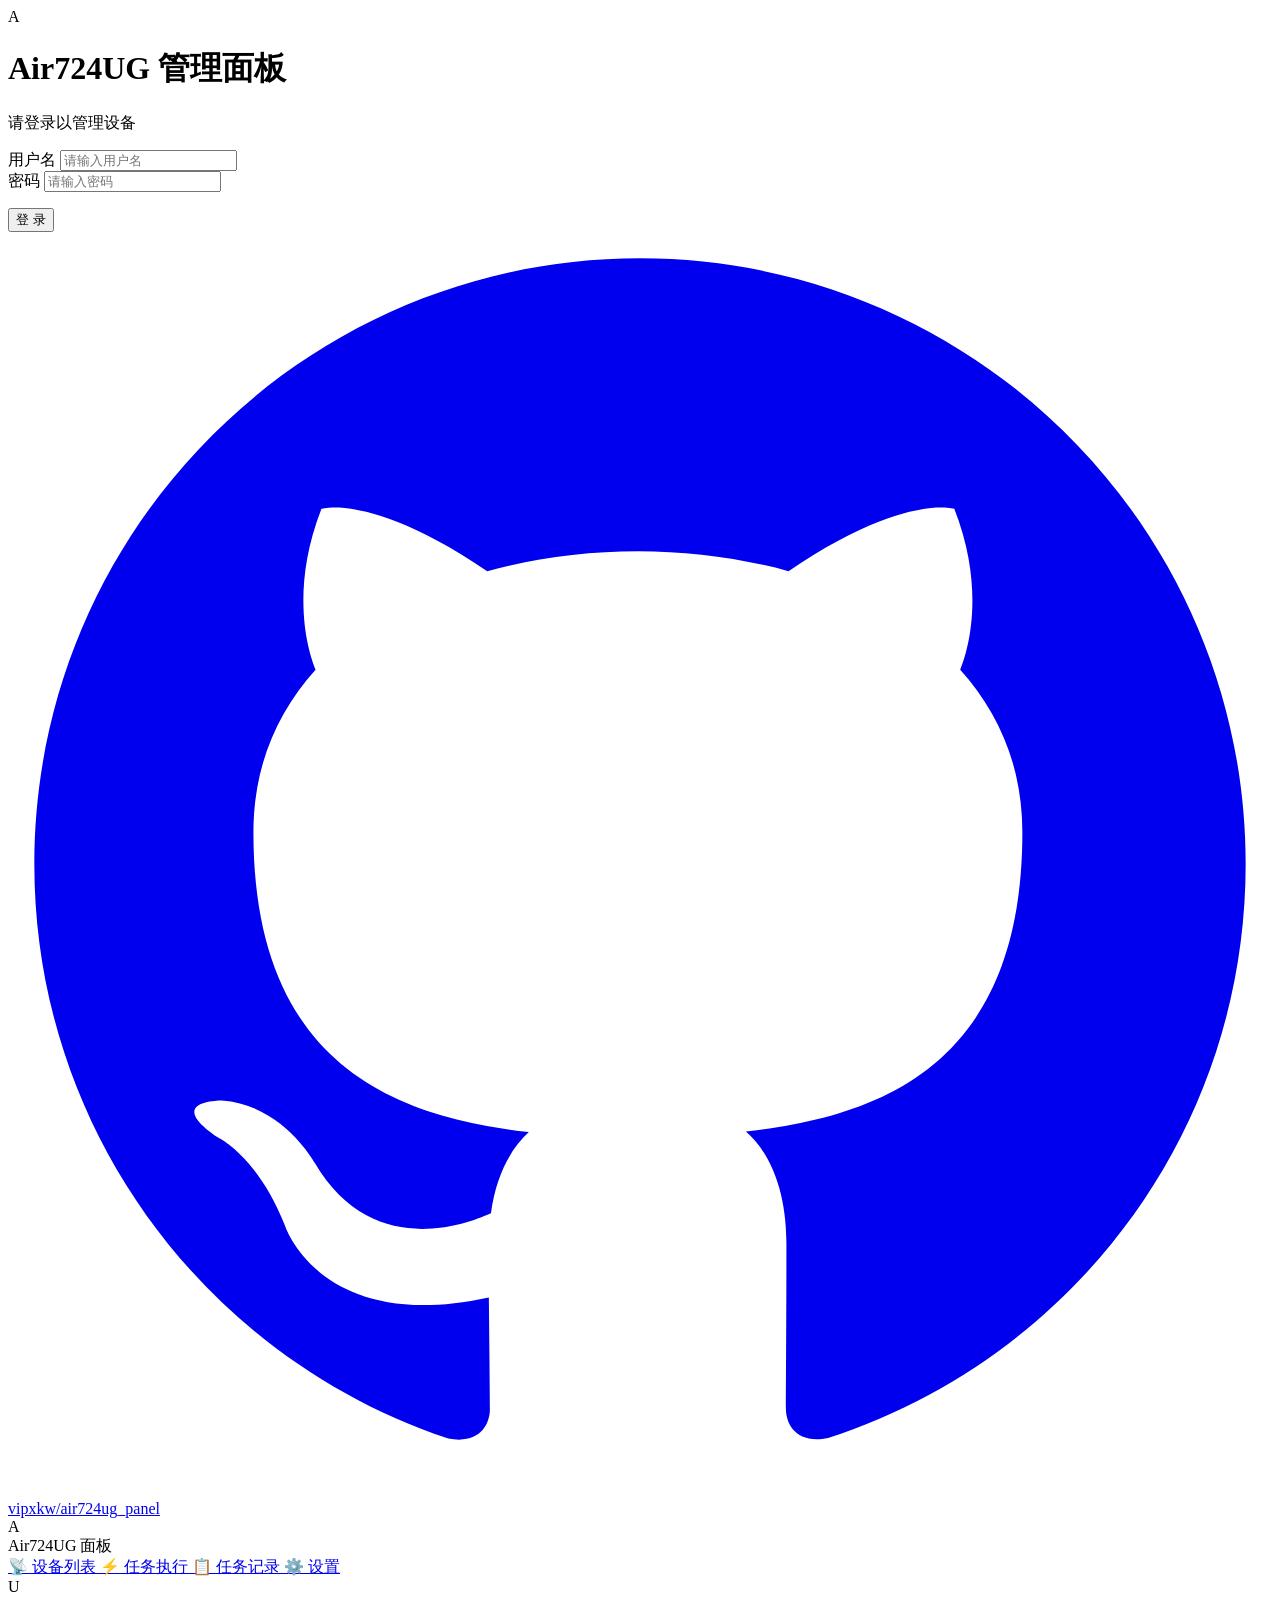
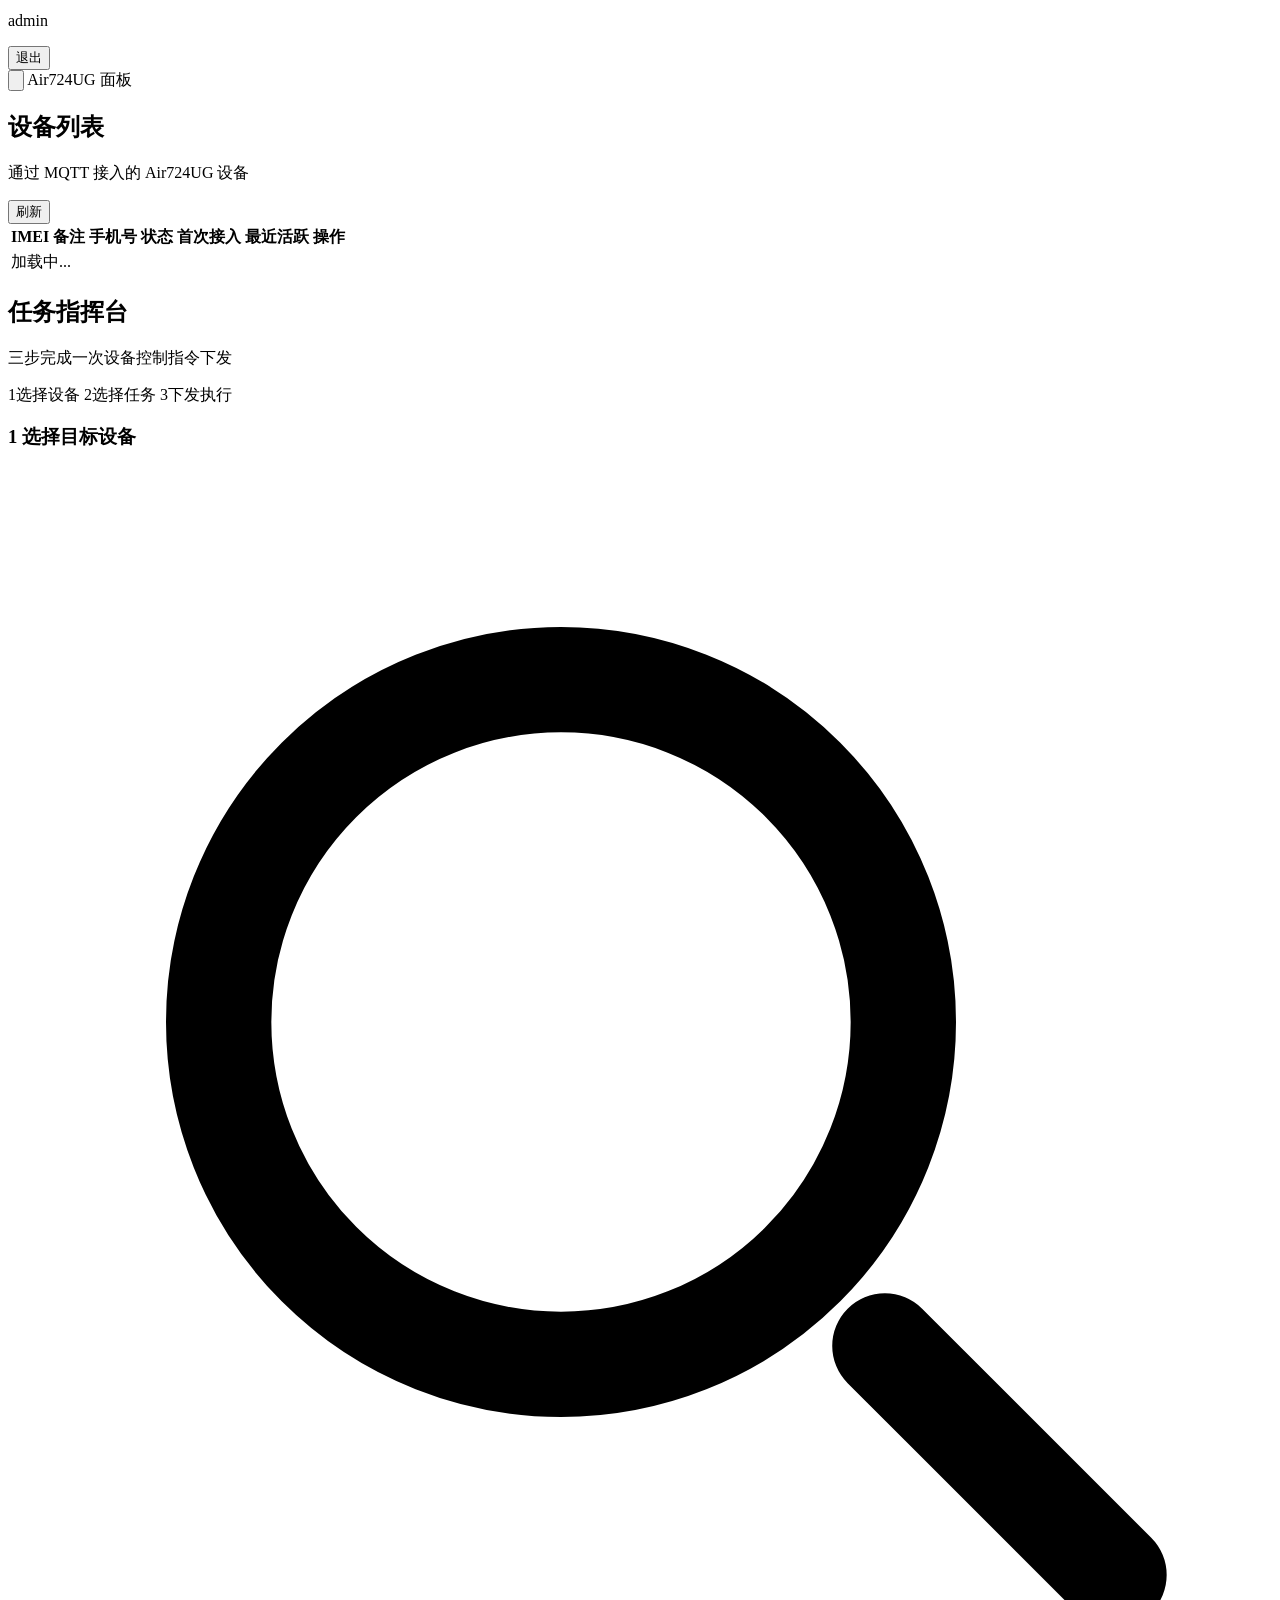
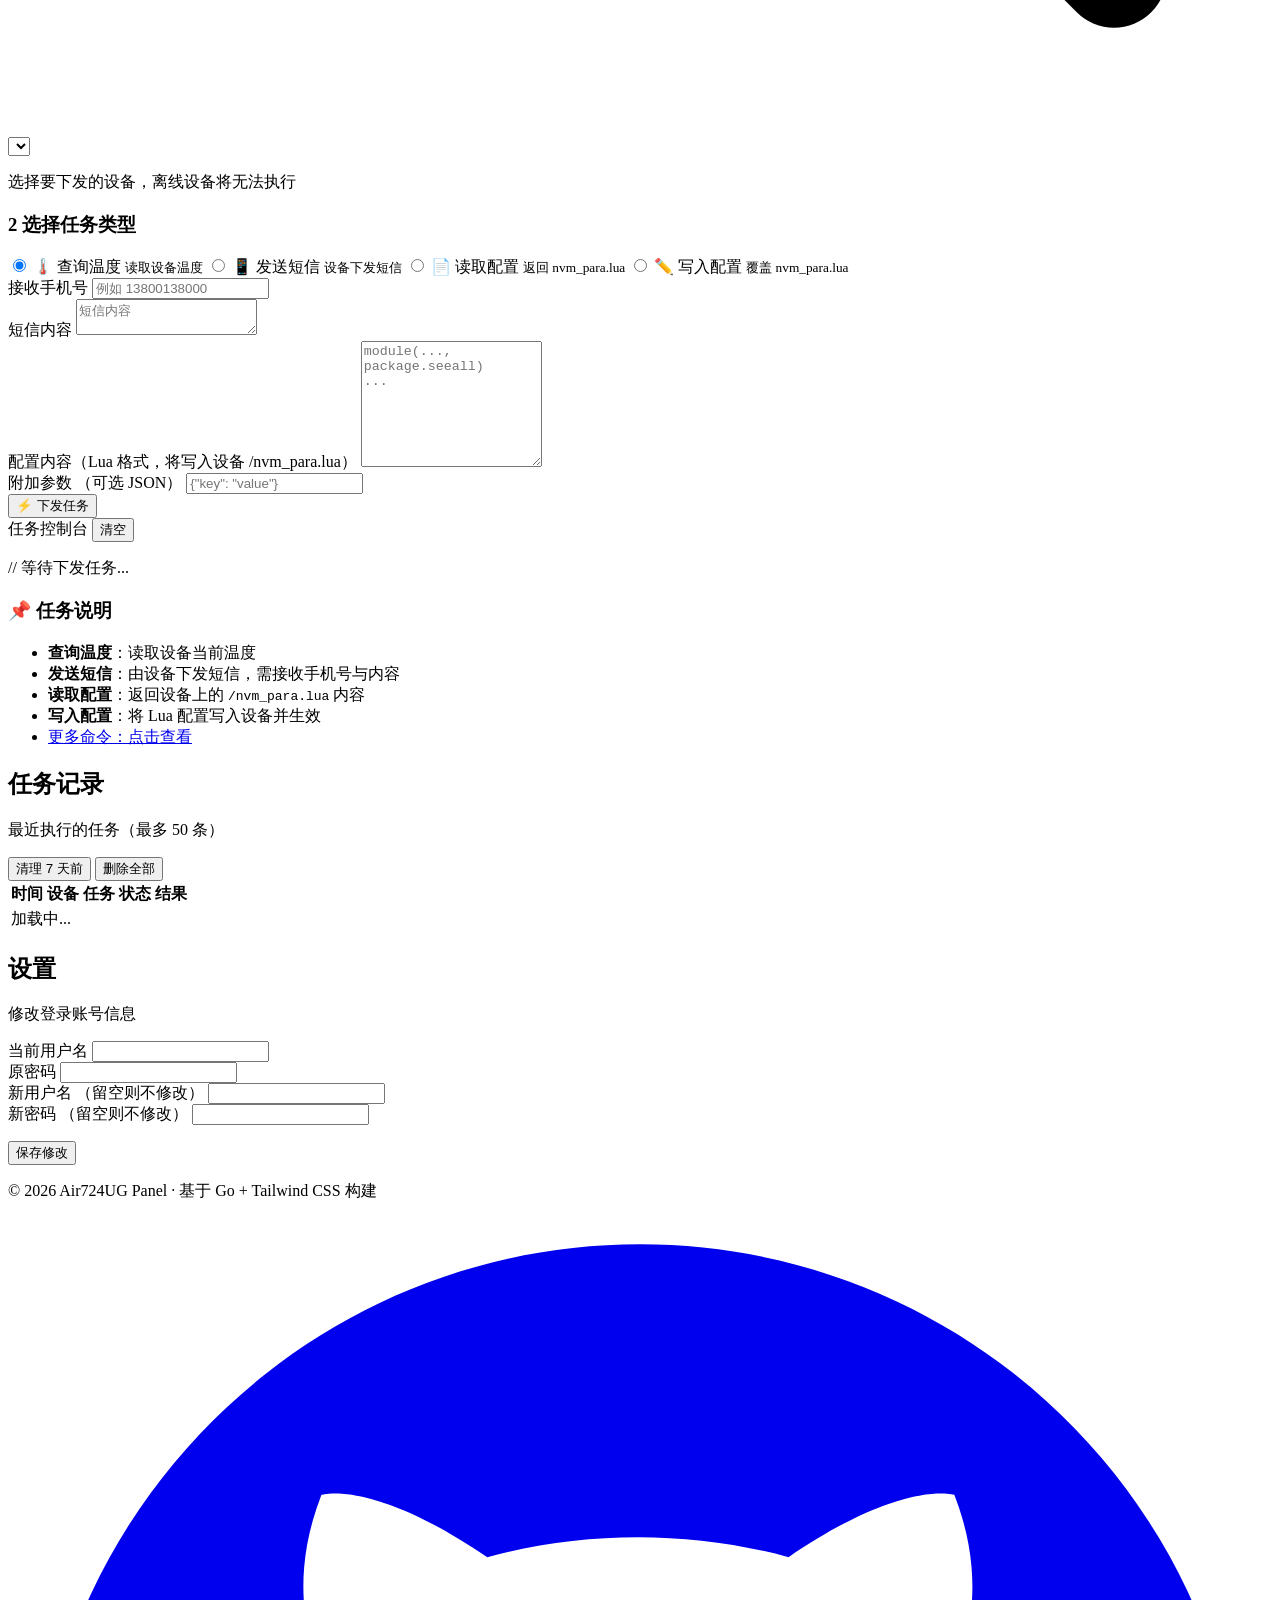
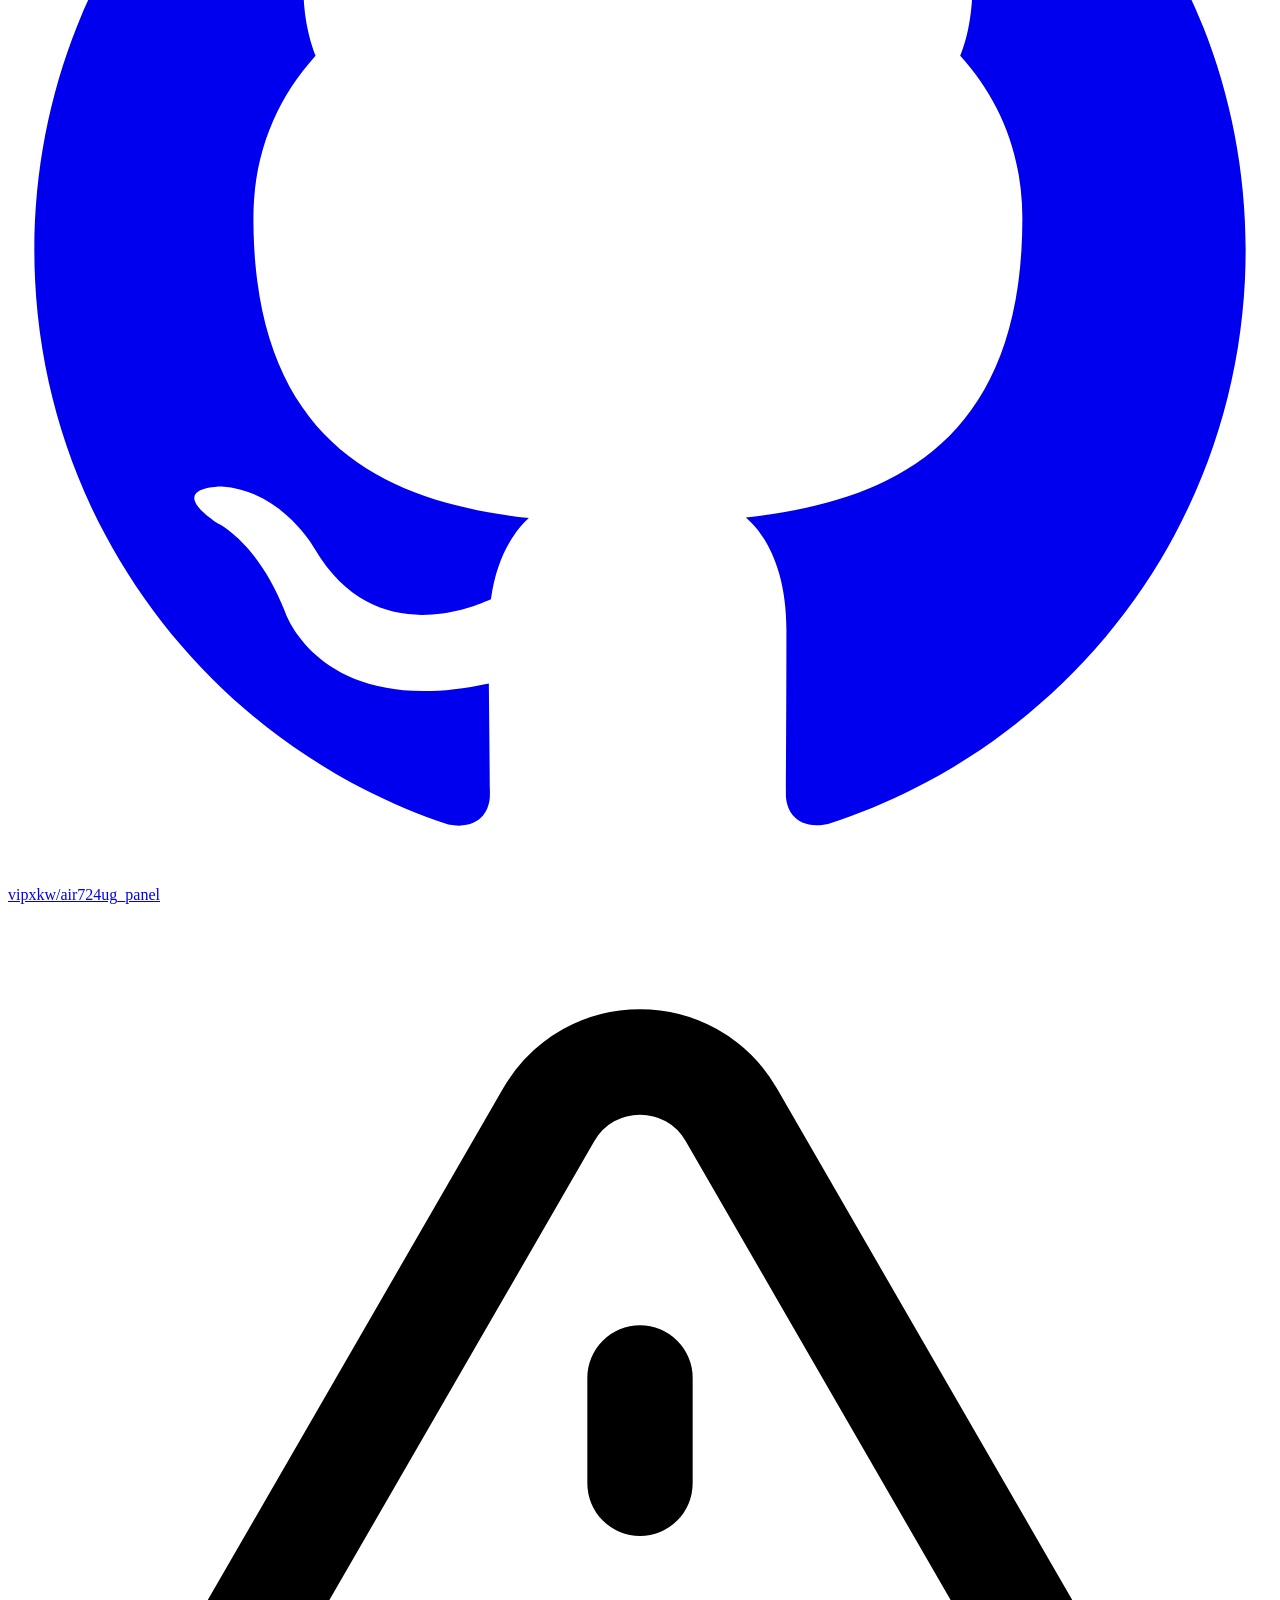
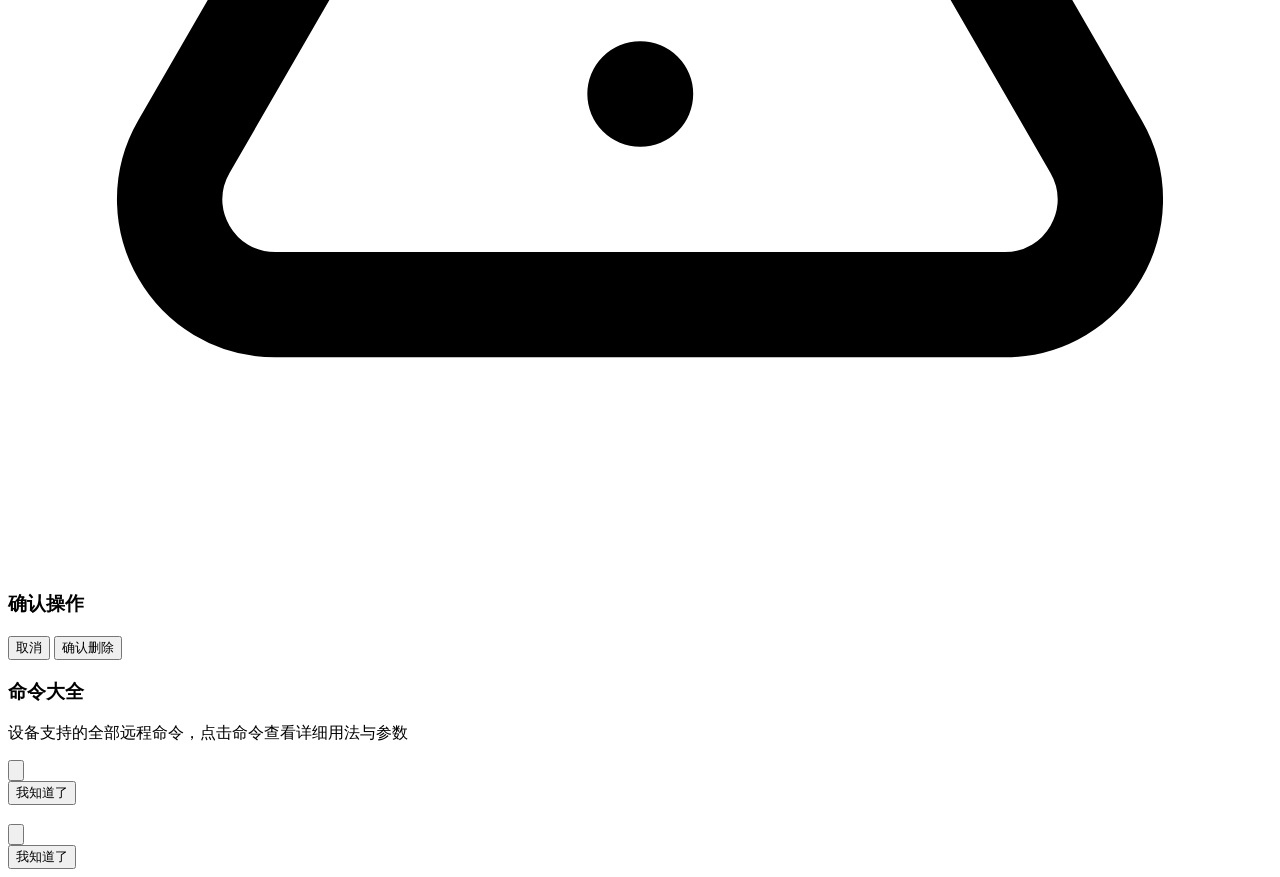
==== commit b6ddab7e: "feat: 新增命令大全弹窗与 13 个远程命令 设备端 handleTask 扩展（基于合宙 LuatOS-Air 官方文档 API）： - get_status 查询状态（电压/温度/信号/运营商" ====
--- a/server-go/static/index.html
+++ b/server-go/static/index.html
@@ -248,11 +248,12 @@
 
               <div class="card p-5">
                 <h3 class="text-sm font-semibold text-slate-900 mb-2">📌 任务说明</h3>
-                <ul class="text-sm text-slate-500 space-y-1.5 list-disc pl-5">
+                <ul class="text-sm text-slate-500 space-y-1.5">
                   <li><b>查询温度</b>：读取设备当前温度</li>
                   <li><b>发送短信</b>：由设备下发短信，需接收手机号与内容</li>
                   <li><b>读取配置</b>：返回设备上的 <code class="text-slate-700 font-mono text-xs">/nvm_para.lua</code> 内容</li>
                   <li><b>写入配置</b>：将 Lua 配置写入设备并生效</li>
+                  <li><a href="javascript:void(0)" id="task-library-link" class="text-blue-600 hover:text-blue-700 underline decoration-blue-300">更多命令：点击查看</a></li>
                 </ul>
               </div>
             </div>
@@ -363,6 +364,46 @@
     </div>
   </div>
 
+  <!-- 命令大全弹窗 -->
+  <div id="task-library-modal" class="hidden fixed inset-0 z-50 flex items-center justify-center p-4">
+    <div id="task-library-overlay" class="absolute inset-0 bg-slate-900/50 backdrop-blur-sm"></div>
+    <div class="relative w-full max-w-md card p-6 shadow-2xl max-h-[85vh] flex flex-col">
+      <div class="flex items-start justify-between gap-3 shrink-0">
+        <div>
+          <h3 class="text-base font-semibold text-slate-900">命令大全</h3>
+          <p class="mt-0.5 text-xs text-slate-400">设备支持的全部远程命令，点击命令查看详细用法与参数</p>
+        </div>
+        <button id="task-library-close" class="text-slate-400 hover:text-slate-700 transition-colors shrink-0" aria-label="关闭">
+          <svg class="w-5 h-5" xmlns="http://www.w3.org/2000/svg" fill="none" viewBox="0 0 24 24" stroke="currentColor" stroke-width="2"><path stroke-linecap="round" stroke-linejoin="round" d="M6 18L18 6M6 6l12 12"/></svg>
+        </button>
+      </div>
+      <div id="task-library-body" class="mt-4 overflow-auto space-y-5 pr-1"></div>
+      <div class="mt-5 pt-4 border-t border-slate-100 flex justify-end shrink-0">
+        <button id="task-library-ok" class="btn btn-primary !px-4 !py-2 text-sm">我知道了</button>
+      </div>
+    </div>
+  </div>
+
+  <!-- 命令说明弹窗 -->
+  <div id="task-help-modal" class="hidden fixed inset-0 z-[60] flex items-center justify-center p-4">
+    <div id="task-help-overlay" class="absolute inset-0 bg-slate-900/50 backdrop-blur-sm"></div>
+    <div class="relative w-full max-w-md card p-6 shadow-2xl max-h-[85vh] flex flex-col">
+      <div class="flex items-start justify-between gap-3">
+        <div>
+          <h3 id="task-help-title" class="text-base font-semibold text-slate-900"></h3>
+          <p id="task-help-cmd" class="mt-0.5 font-mono text-xs text-blue-600 bg-blue-50 rounded px-2 py-0.5 inline-block"></p>
+        </div>
+        <button id="task-help-close" class="text-slate-400 hover:text-slate-700 transition-colors shrink-0" aria-label="关闭">
+          <svg class="w-5 h-5" xmlns="http://www.w3.org/2000/svg" fill="none" viewBox="0 0 24 24" stroke="currentColor" stroke-width="2"><path stroke-linecap="round" stroke-linejoin="round" d="M6 18L18 6M6 6l12 12"/></svg>
+        </button>
+      </div>
+      <div id="task-help-body" class="mt-4 text-sm text-slate-600 leading-relaxed overflow-auto space-y-4"></div>
+      <div class="mt-5 pt-4 border-t border-slate-100 flex justify-end">
+        <button id="task-help-ok" class="btn btn-primary !px-4 !py-2 text-sm">我知道了</button>
+      </div>
+    </div>
+  </div>
+
   <script src="/js/api.js"></script>
   <script src="/js/app.js"></script>
 </body>
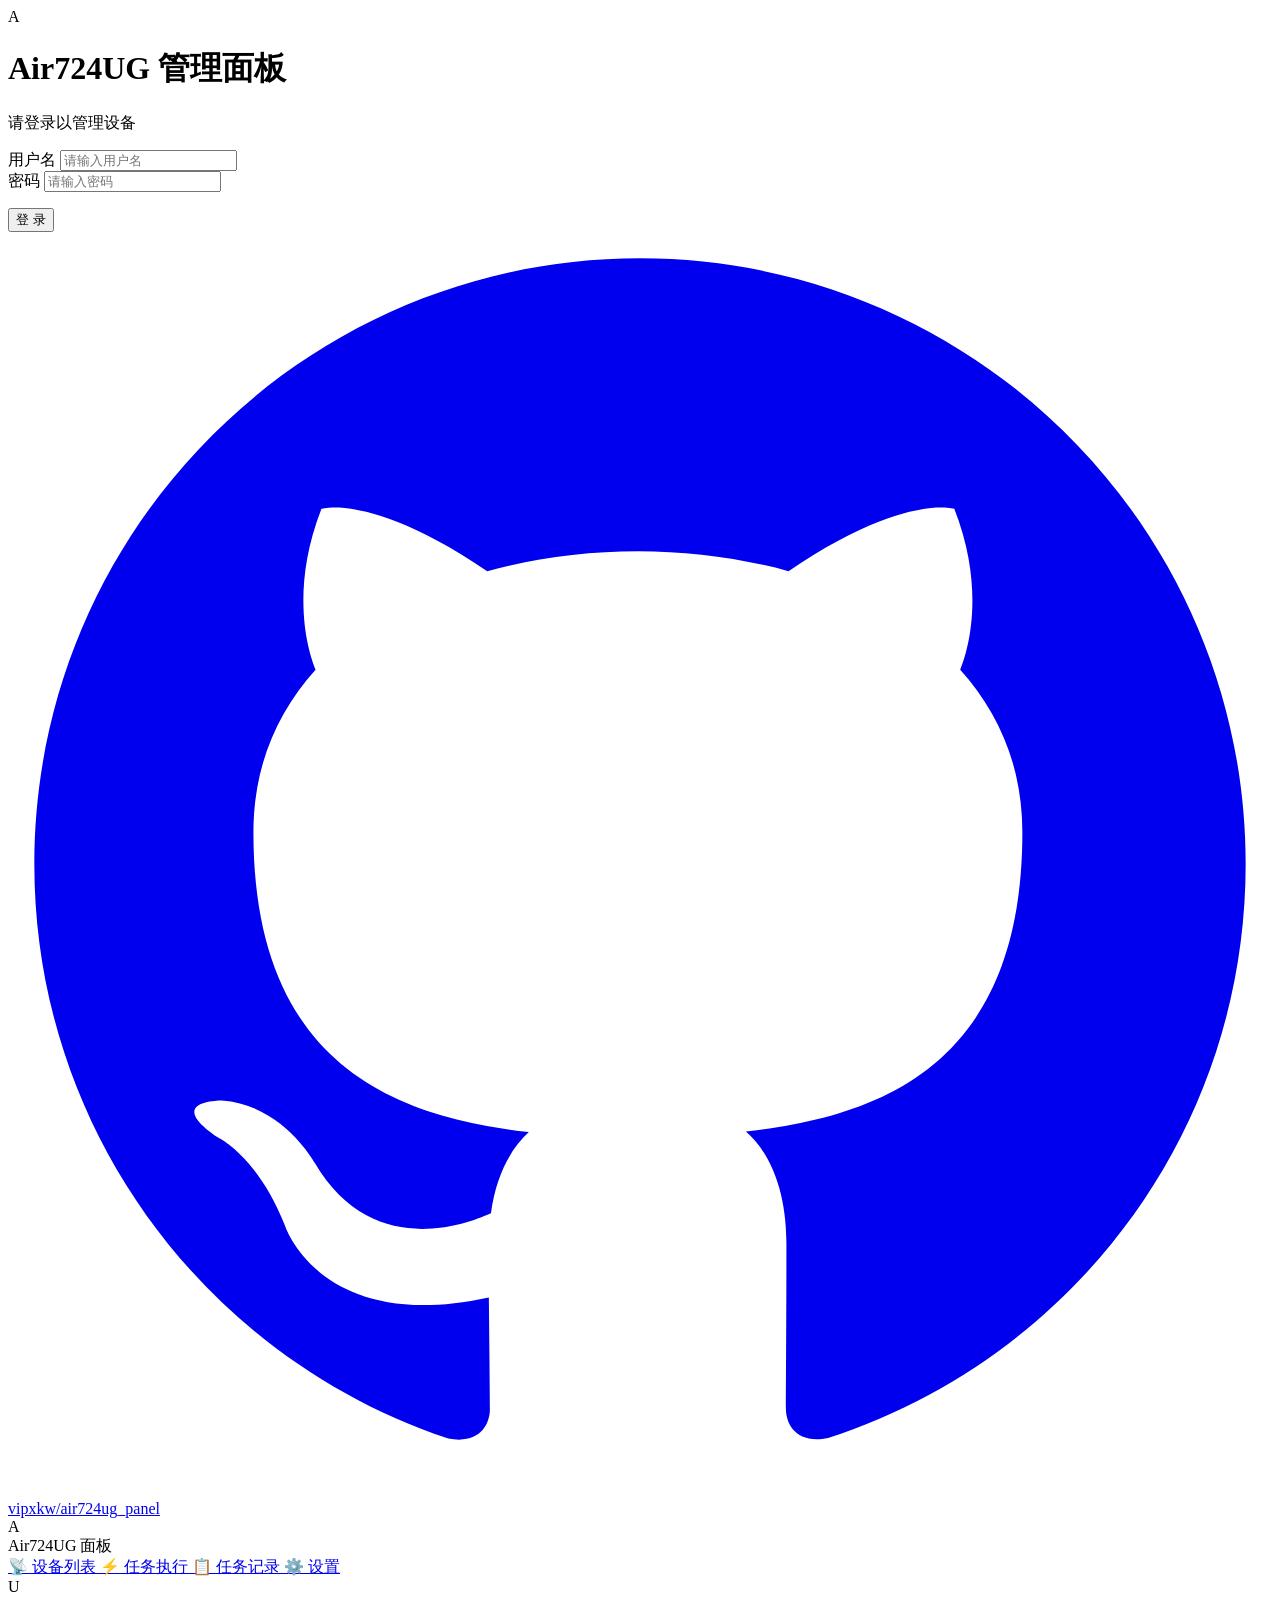
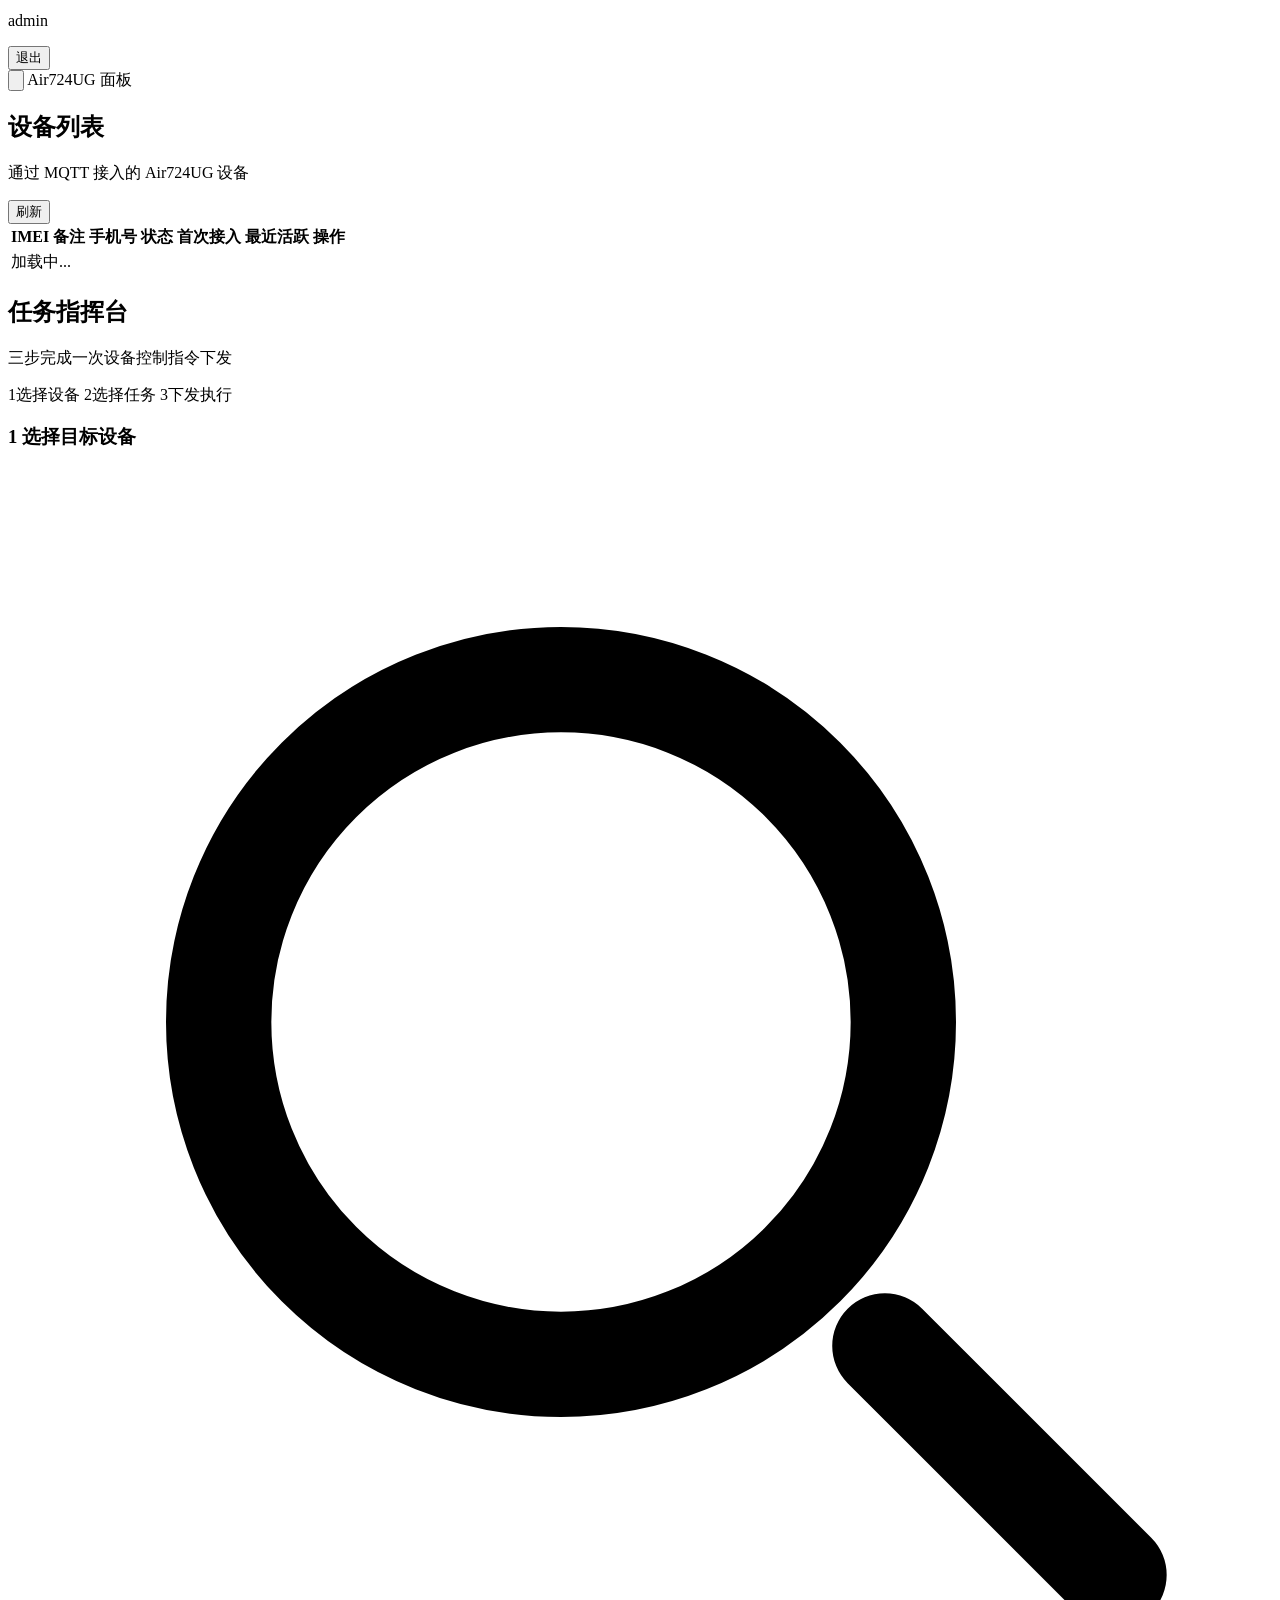
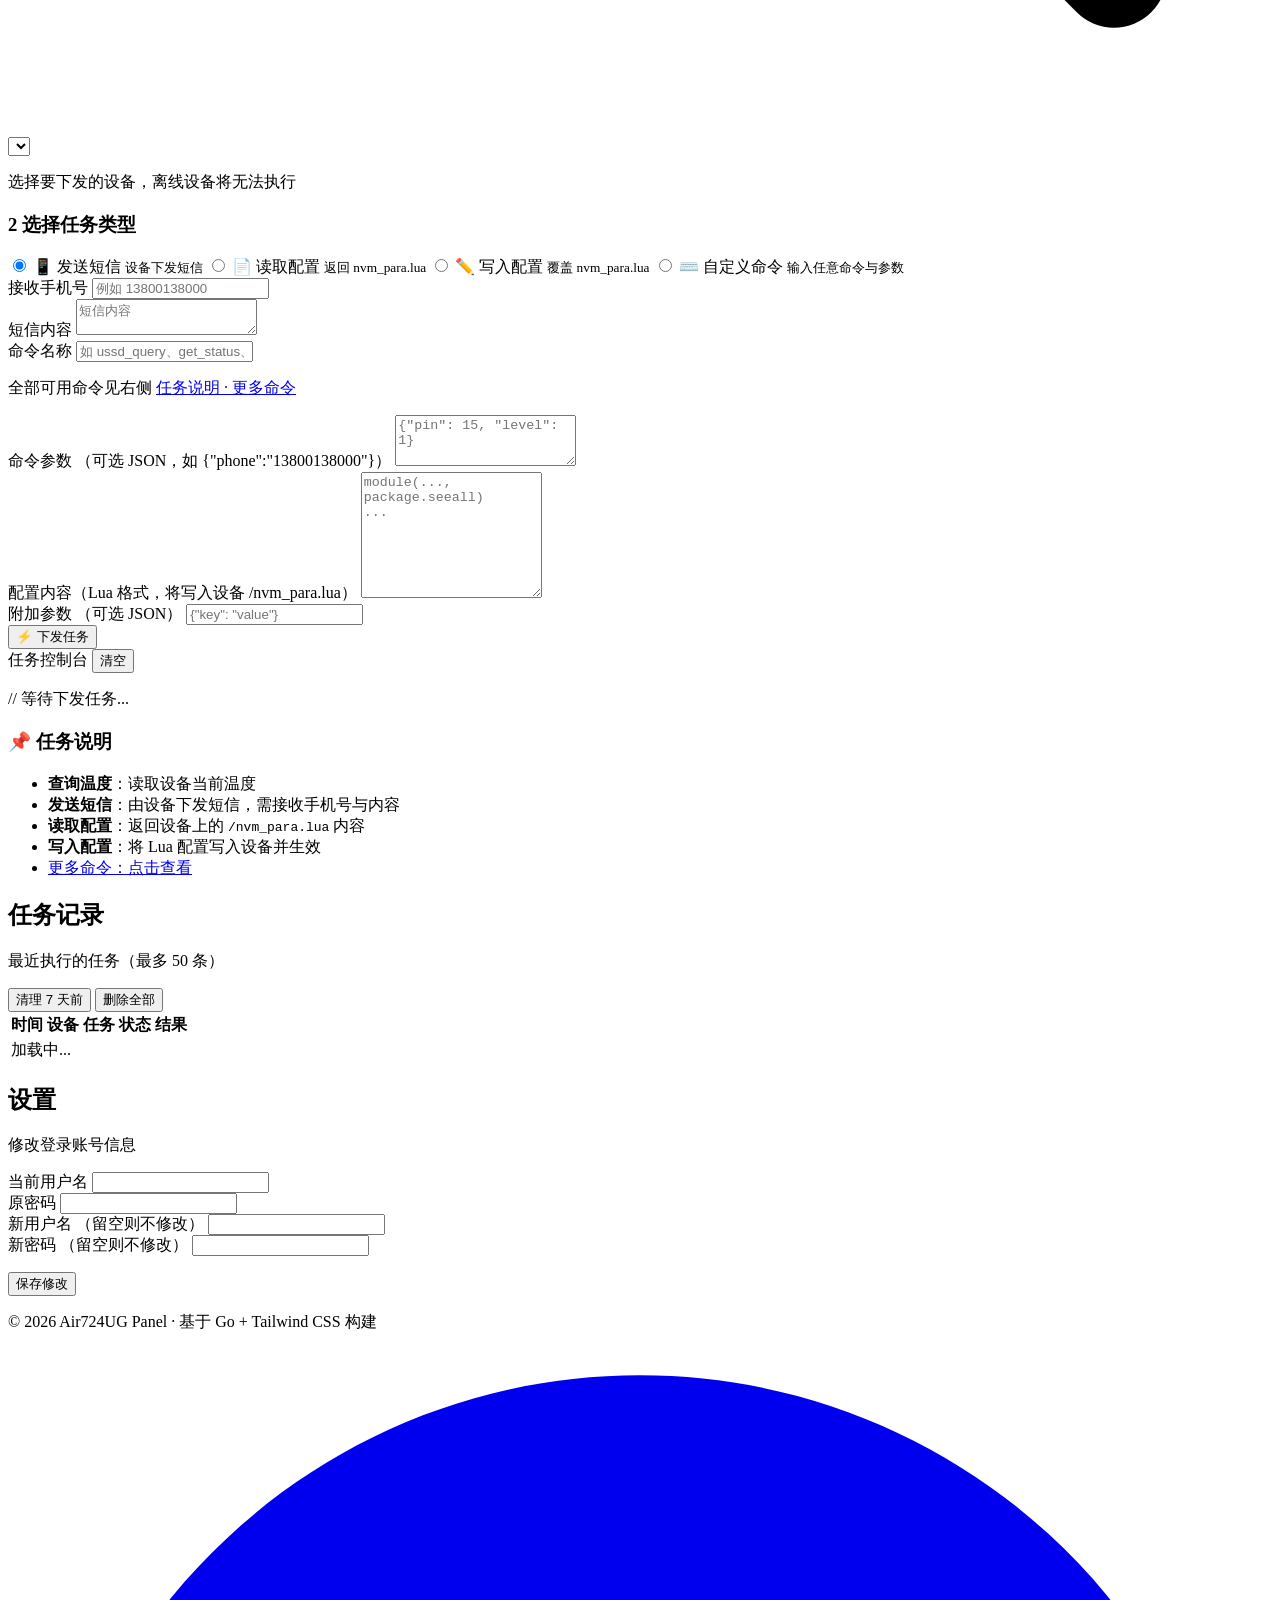
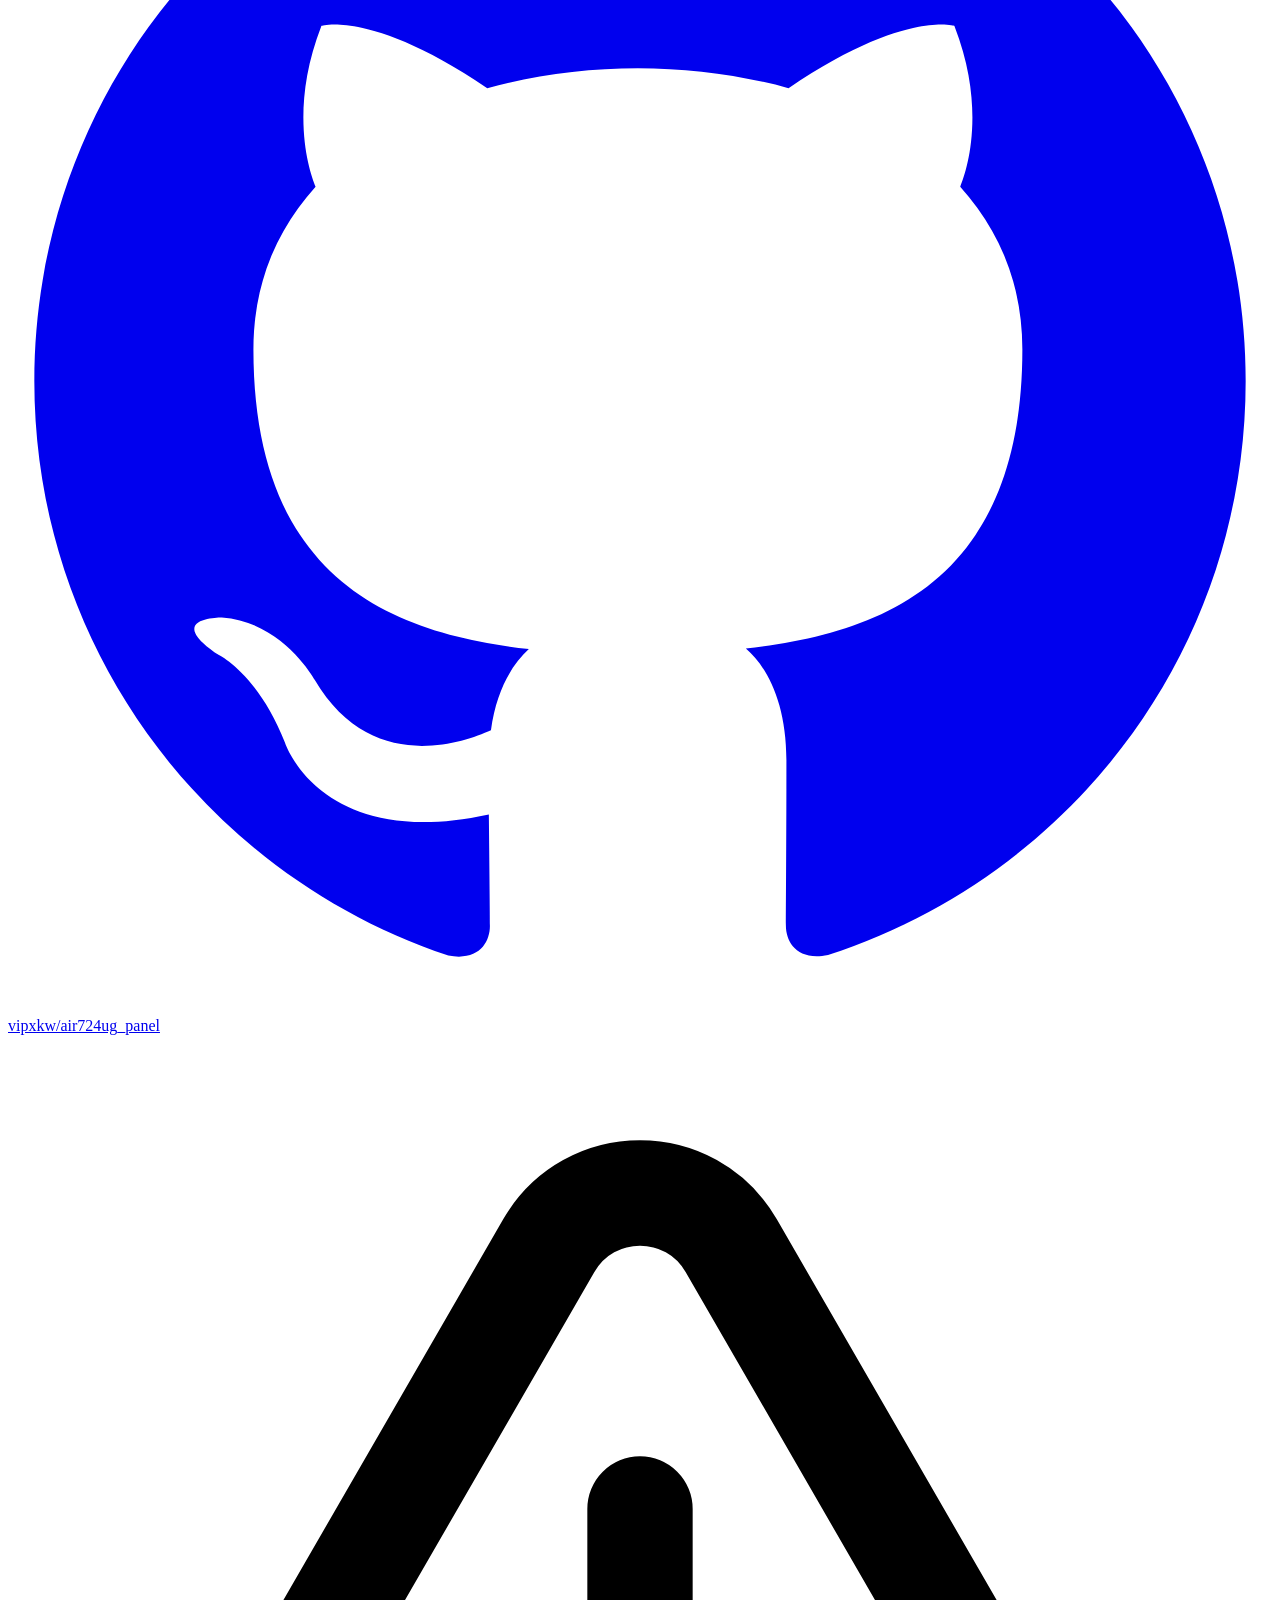
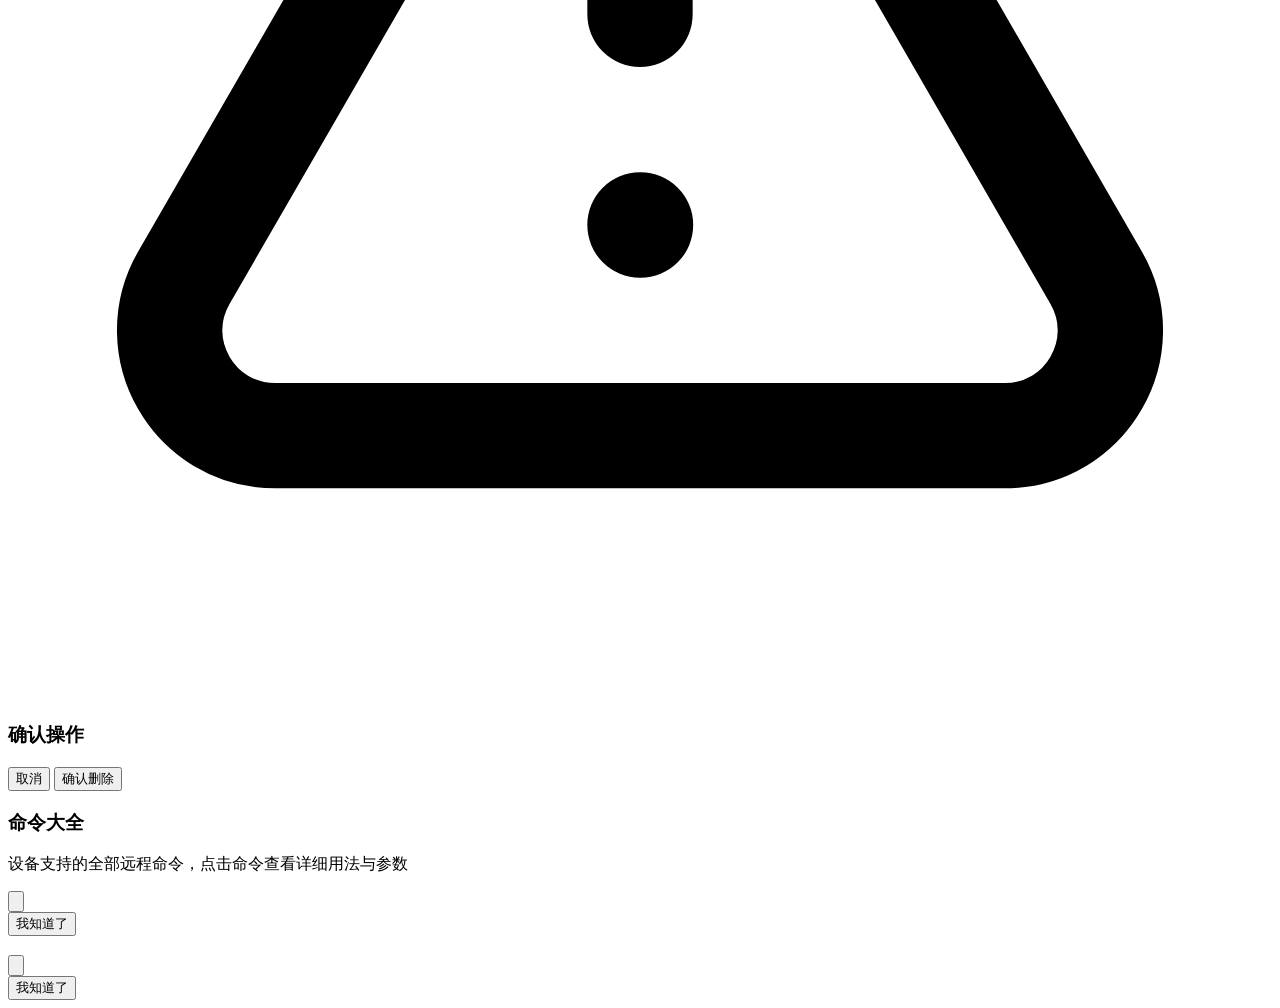
==== commit 78739bb3: "feat: 任务类型新增自定义命令输入,命令大全改为手风琴折叠 - 任务卡片删除查询温度,新增⌨️自定义命令(命令名+JSON参数输入,校验JSON合法性) - 命令大全改为手风琴互斥折叠,解决弹窗过" ====
--- a/server-go/static/index.html
+++ b/server-go/static/index.html
@@ -166,15 +166,7 @@
                   </h3>
                   <div class="grid grid-cols-2 sm:grid-cols-4 gap-3" id="task-type-grid">
                     <label class="task-card">
-                      <input type="radio" name="task-type" value="get_temperature" checked class="task-radio">
-                      <span class="task-card-inner">
-                        <span class="text-2xl">🌡️</span>
-                        <span class="task-card-title">查询温度</span>
-                        <small>读取设备温度</small>
-                      </span>
-                    </label>
-                    <label class="task-card">
-                      <input type="radio" name="task-type" value="send_sms" class="task-radio">
+                      <input type="radio" name="task-type" value="send_sms" checked class="task-radio">
                       <span class="task-card-inner">
                         <span class="text-2xl">📱</span>
                         <span class="task-card-title">发送短信</span>
@@ -197,6 +189,14 @@
                         <small>覆盖 nvm_para.lua</small>
                       </span>
                     </label>
+                    <label class="task-card">
+                      <input type="radio" name="task-type" value="__custom__" class="task-radio">
+                      <span class="task-card-inner">
+                        <span class="text-2xl">⌨️</span>
+                        <span class="task-card-title">自定义命令</span>
+                        <small>输入任意命令与参数</small>
+                      </span>
+                    </label>
                   </div>
 
                   <!-- 发送短信参数 -->
@@ -208,6 +208,19 @@
                     <div>
                       <label class="label" for="task-content">短信内容</label>
                       <textarea id="task-content" rows="2" class="input" placeholder="短信内容"></textarea>
+                    </div>
+                  </div>
+
+                  <!-- 自定义命令参数 -->
+                  <div id="params-__custom__" class="hidden mt-5 space-y-4 border-t border-slate-100 pt-5">
+                    <div>
+                      <label class="label" for="task-custom-cmd">命令名称</label>
+                      <input id="task-custom-cmd" type="text" class="input font-mono text-xs" placeholder="如 ussd_query、get_status、set_gpio">
+                      <p class="text-xs text-slate-400 mt-1.5">全部可用命令见右侧 <a href="javascript:void(0)" id="task-custom-help" class="text-blue-600 underline decoration-blue-300">任务说明 · 更多命令</a></p>
+                    </div>
+                    <div>
+                      <label class="label" for="task-custom-params">命令参数 <span class="text-slate-400 font-normal">（可选 JSON，如 {"phone":"13800138000"}）</span></label>
+                      <textarea id="task-custom-params" rows="3" class="input font-mono text-xs" placeholder='{"pin": 15, "level": 1}'></textarea>
                     </div>
                   </div>
 
@@ -367,7 +380,7 @@
   <!-- 命令大全弹窗 -->
   <div id="task-library-modal" class="hidden fixed inset-0 z-50 flex items-center justify-center p-4">
     <div id="task-library-overlay" class="absolute inset-0 bg-slate-900/50 backdrop-blur-sm"></div>
-    <div class="relative w-full max-w-md card p-6 shadow-2xl max-h-[85vh] flex flex-col">
+    <div class="relative w-full max-w-md card p-6 shadow-2xl flex flex-col">
       <div class="flex items-start justify-between gap-3 shrink-0">
         <div>
           <h3 class="text-base font-semibold text-slate-900">命令大全</h3>
@@ -385,10 +398,10 @@
   </div>
 
   <!-- 命令说明弹窗 -->
-  <div id="task-help-modal" class="hidden fixed inset-0 z-[60] flex items-center justify-center p-4">
+  <div id="task-help-modal" class="hidden fixed inset-0 z-50 flex items-center justify-center p-4">
     <div id="task-help-overlay" class="absolute inset-0 bg-slate-900/50 backdrop-blur-sm"></div>
-    <div class="relative w-full max-w-md card p-6 shadow-2xl max-h-[85vh] flex flex-col">
-      <div class="flex items-start justify-between gap-3">
+    <div class="relative w-full max-w-md card p-6 shadow-2xl flex flex-col" style="max-height: 75vh">
+      <div class="flex items-start justify-between gap-3 shrink-0">
         <div>
           <h3 id="task-help-title" class="text-base font-semibold text-slate-900"></h3>
           <p id="task-help-cmd" class="mt-0.5 font-mono text-xs text-blue-600 bg-blue-50 rounded px-2 py-0.5 inline-block"></p>
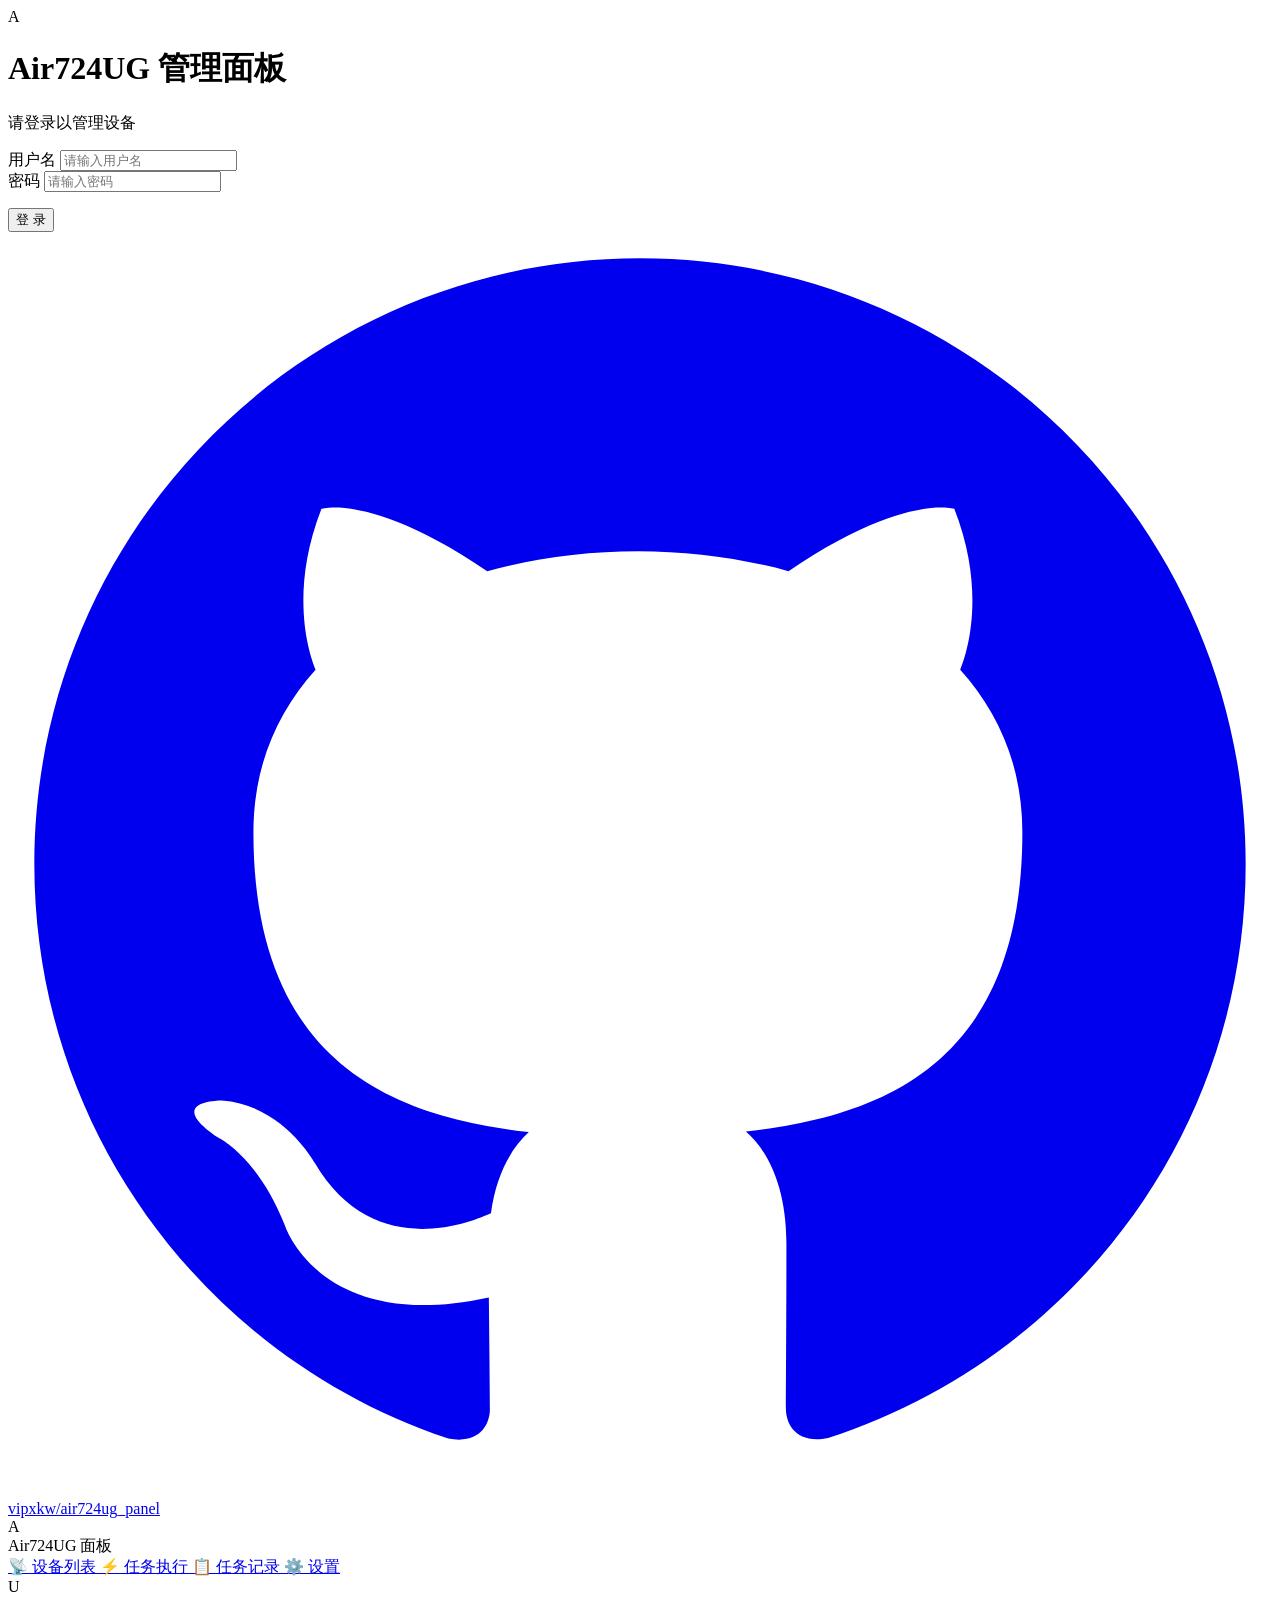
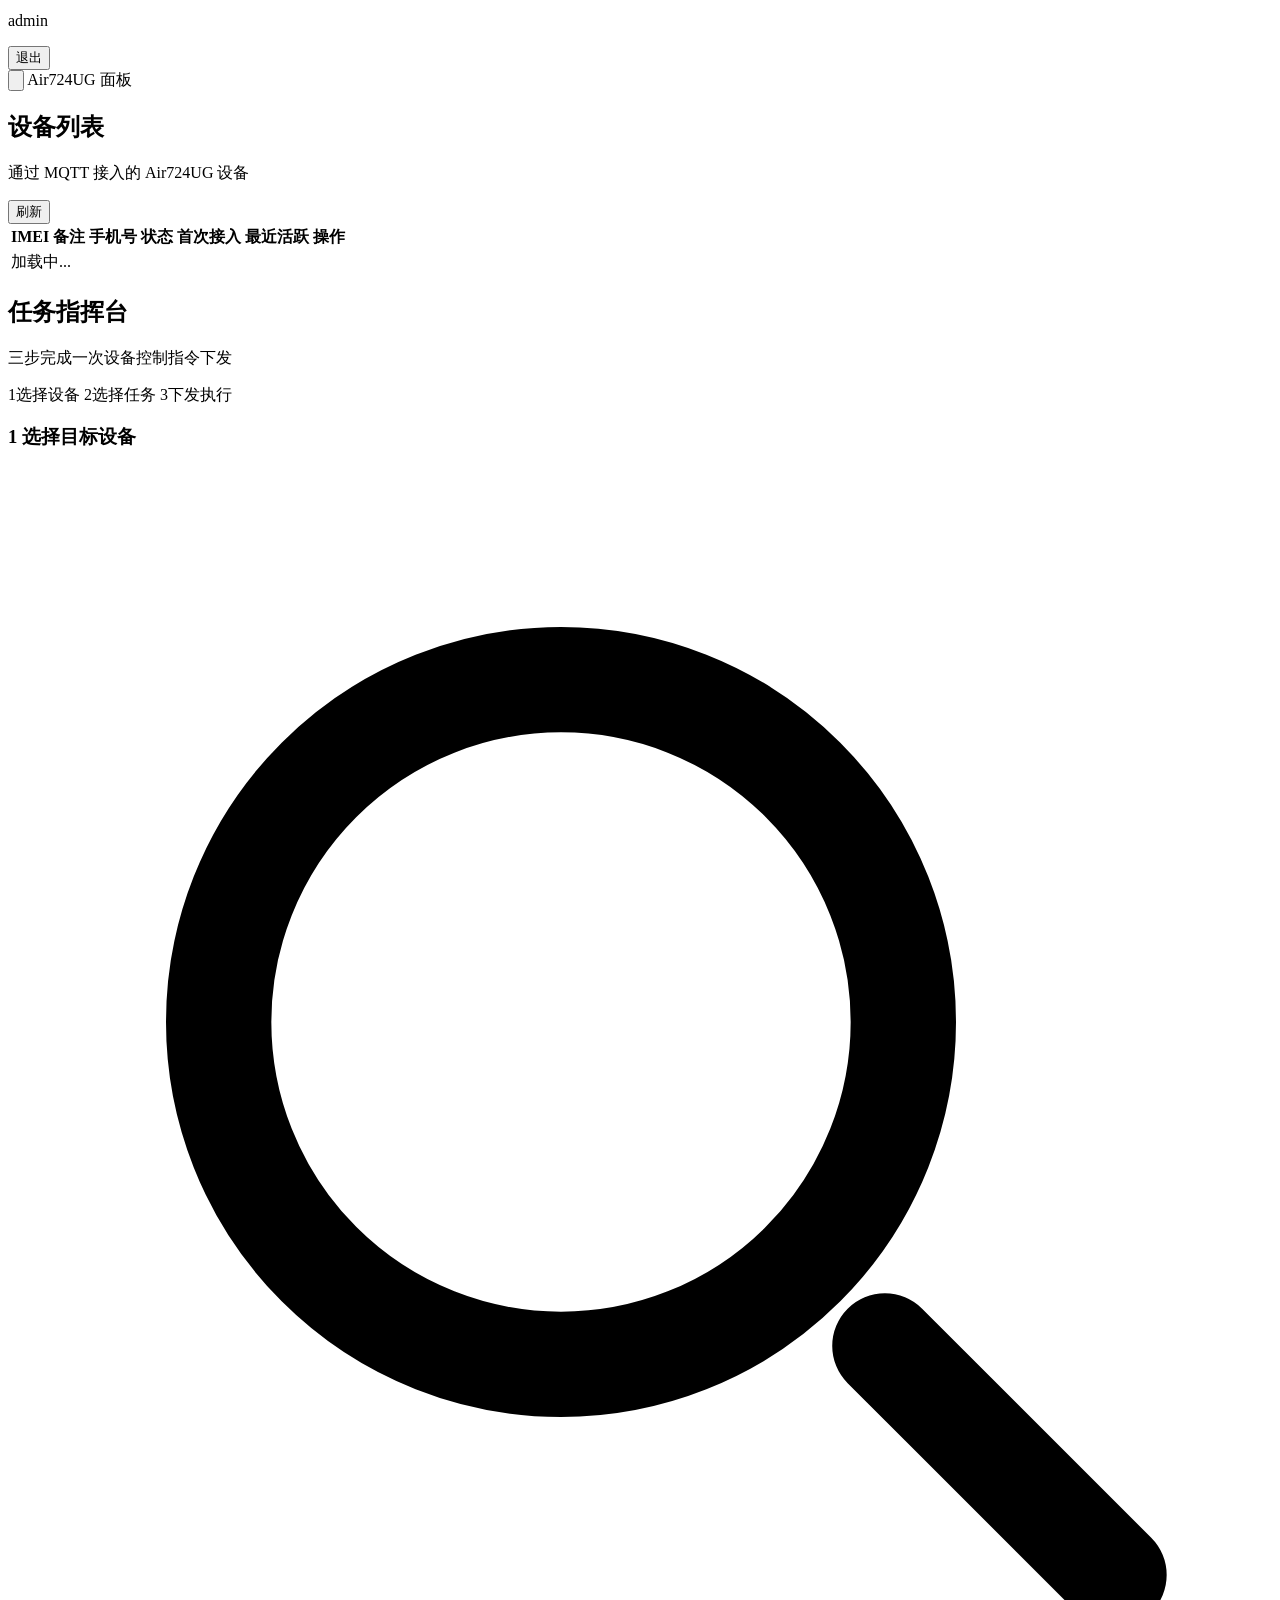
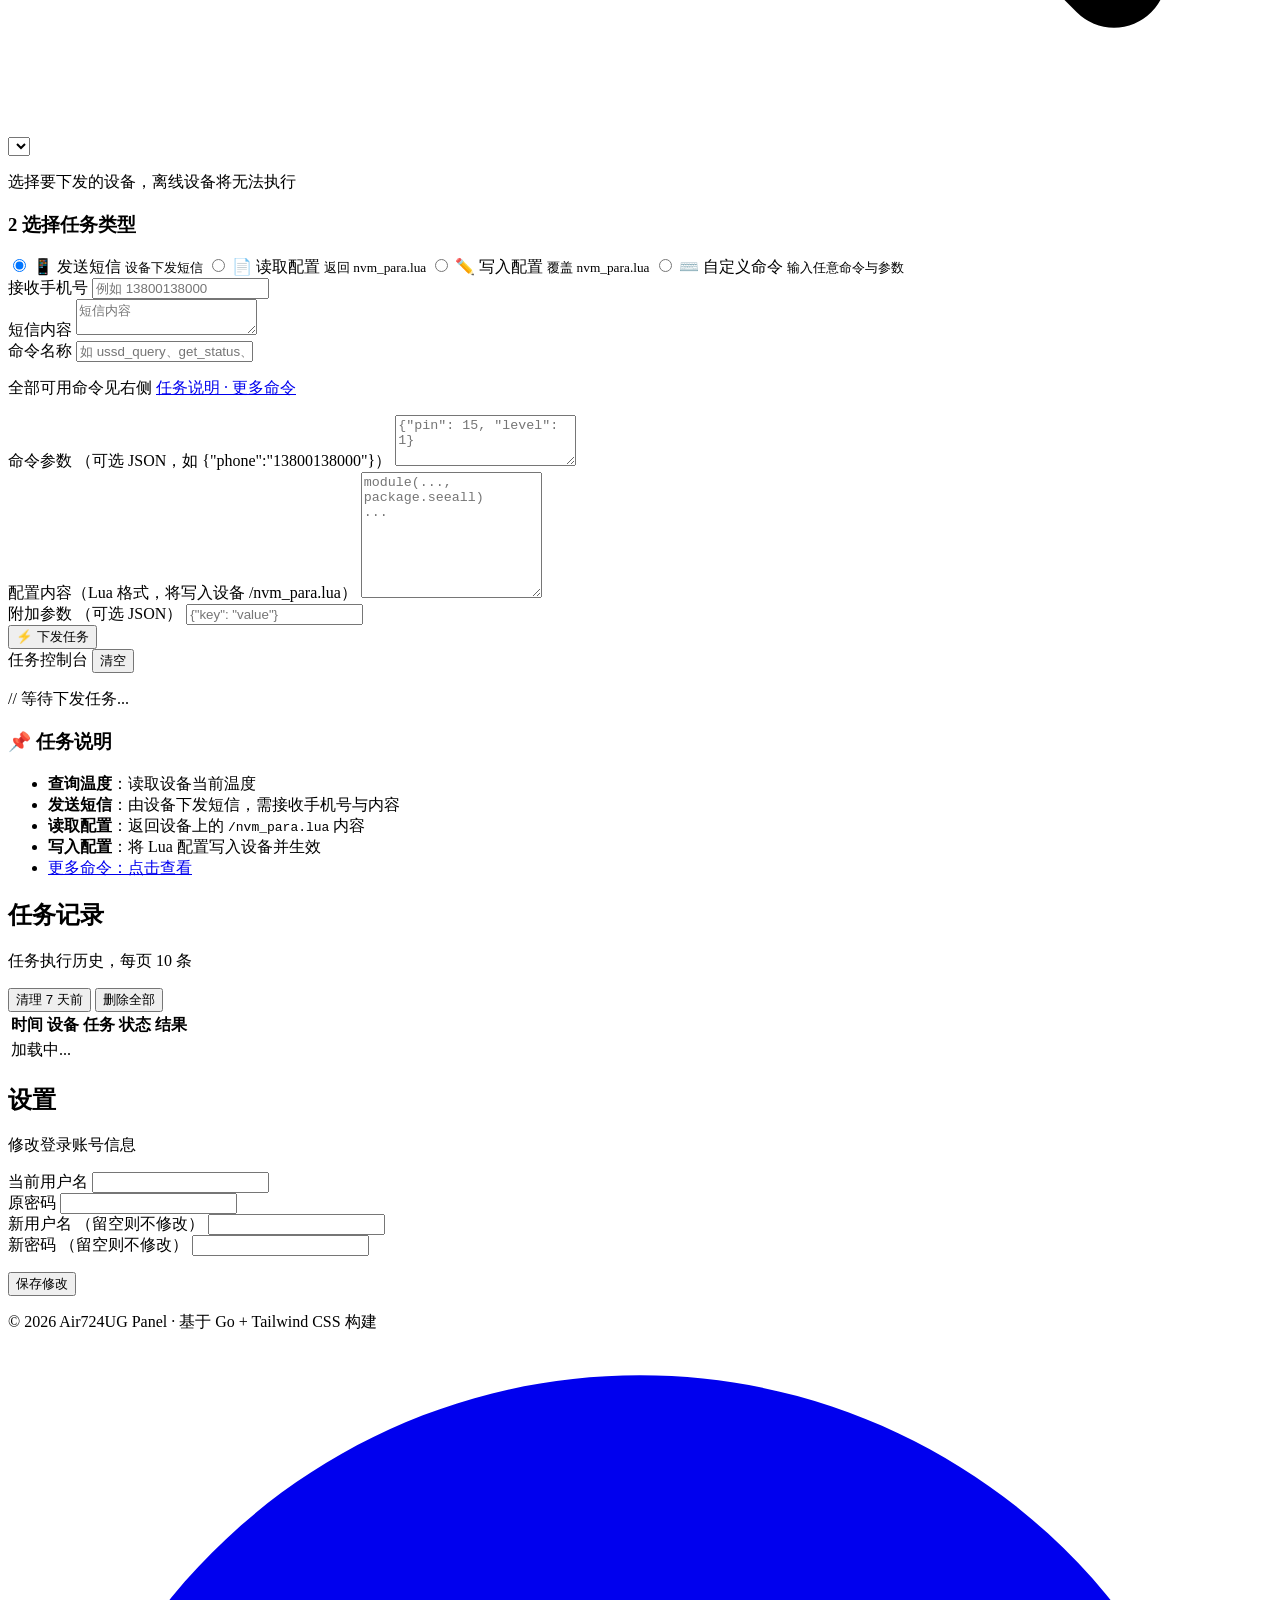
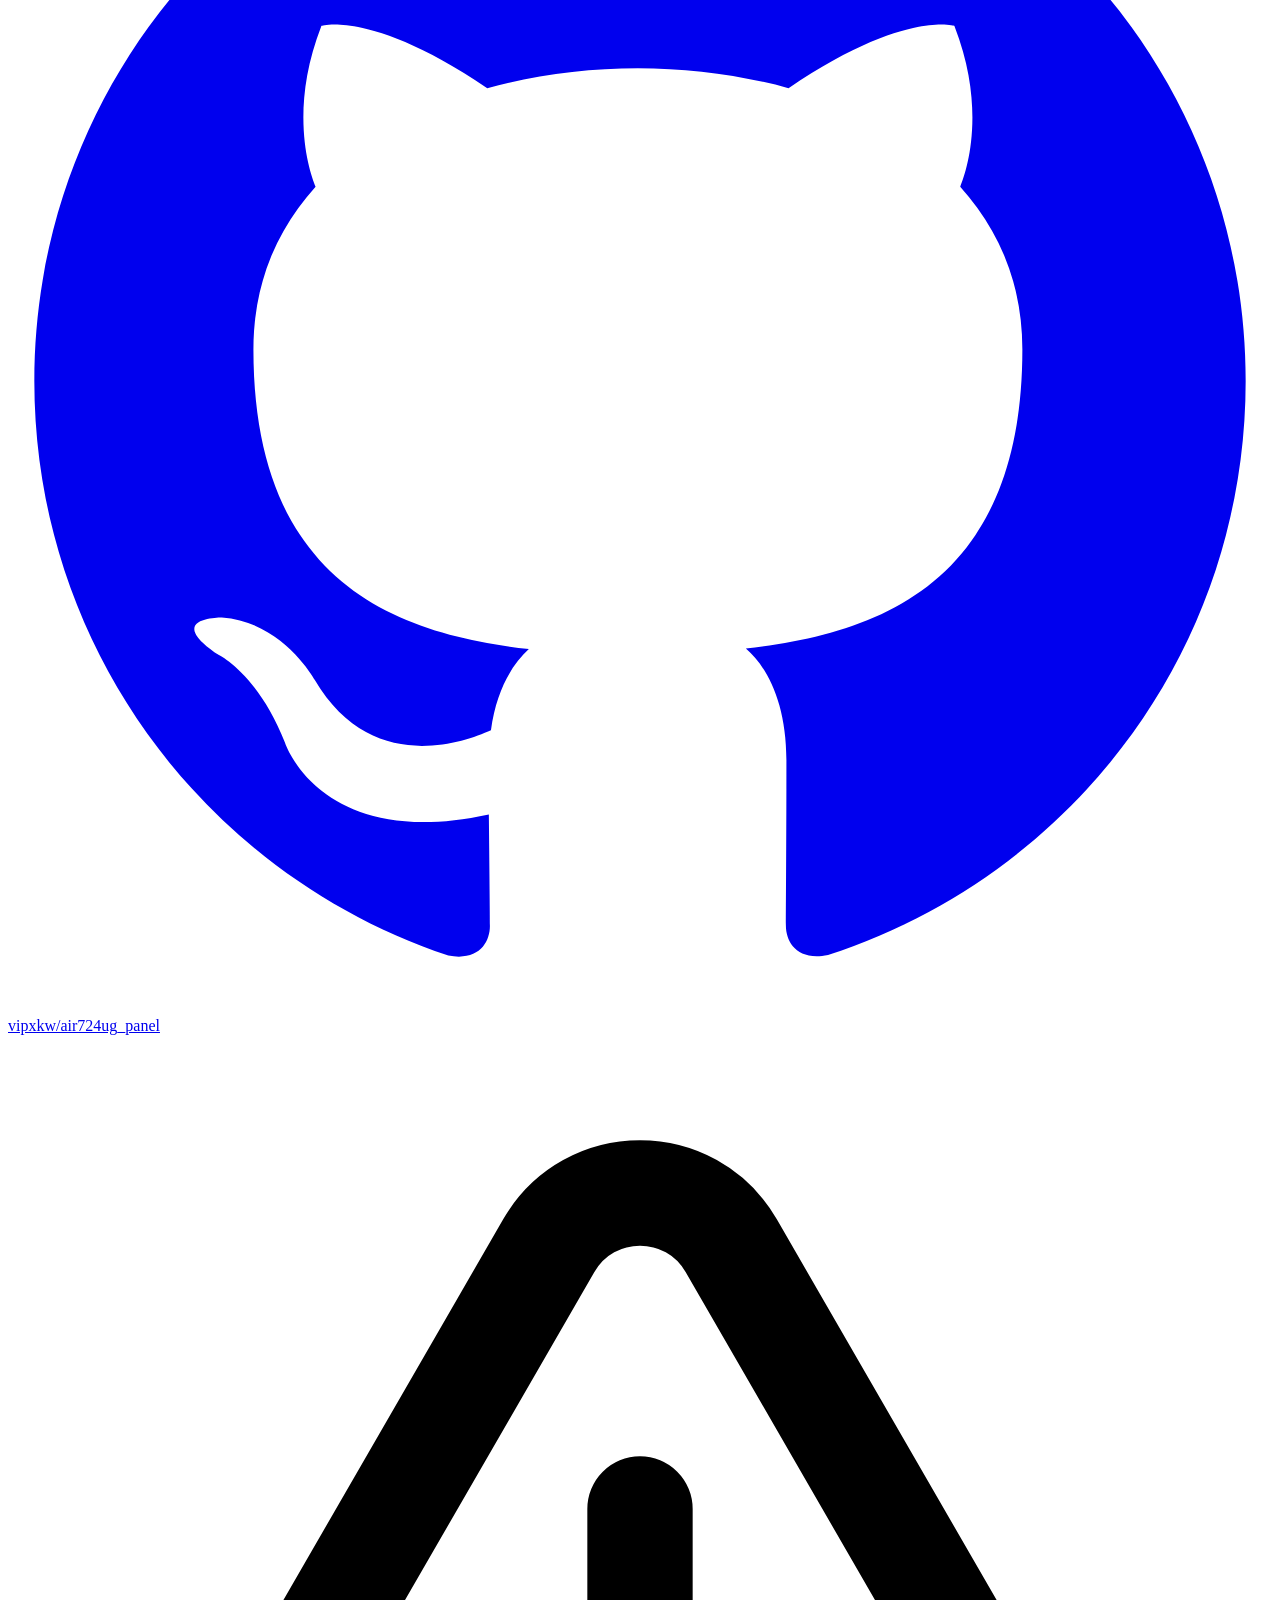
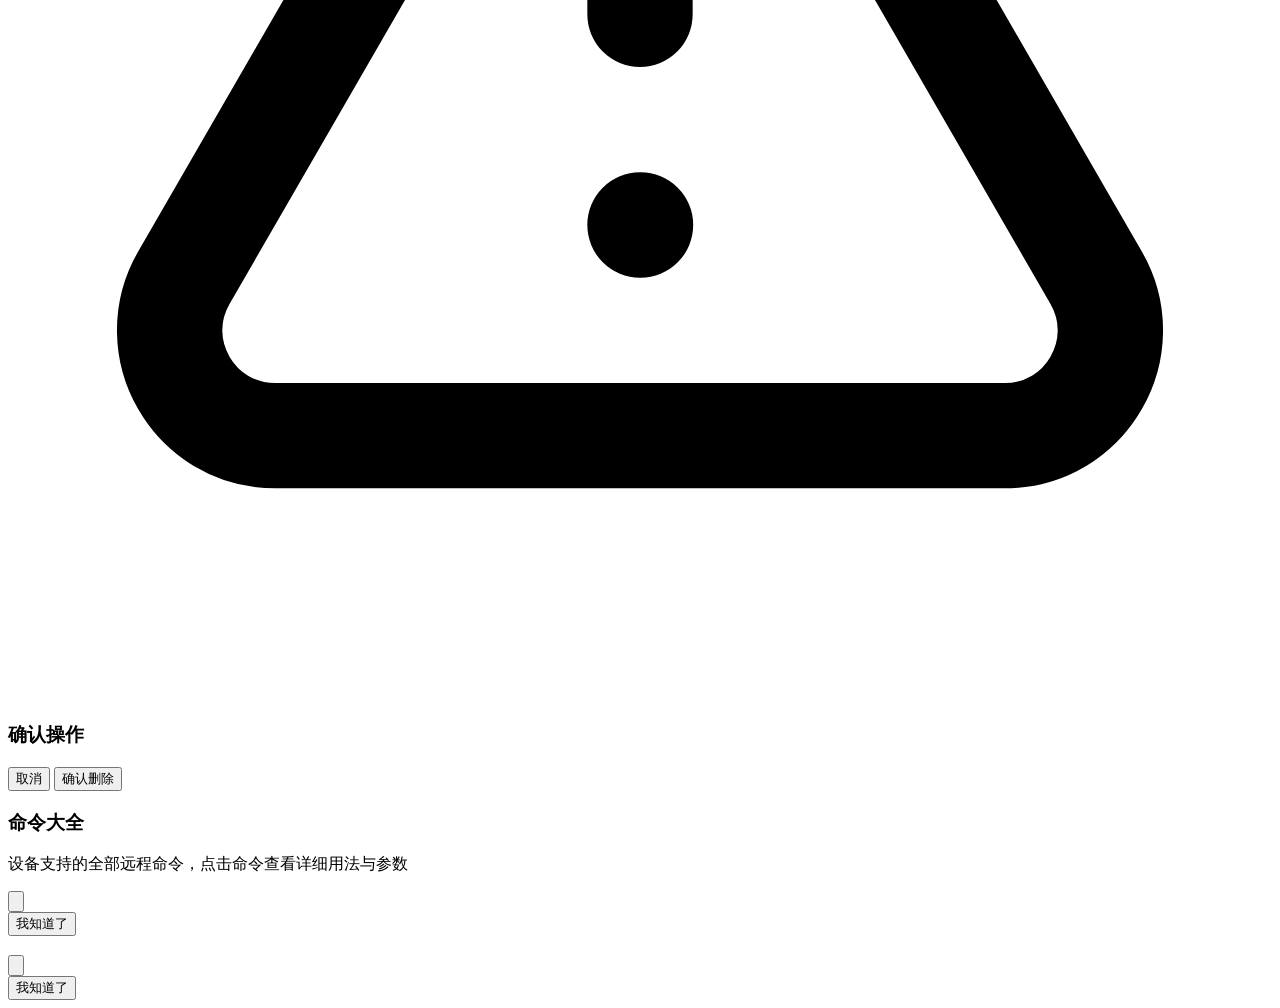
==== commit 633eb19f: "feat: 任务记录分页（每页10条）；删除过时的 web/ 前端源目录与构建脚本" ====
--- a/server-go/static/index.html
+++ b/server-go/static/index.html
@@ -278,7 +278,7 @@
           <div class="mb-4 sm:mb-6 flex flex-wrap items-start justify-between gap-3">
             <div>
               <h2 class="text-lg sm:text-xl font-semibold text-slate-900">任务记录</h2>
-              <p class="text-sm text-slate-500 mt-0.5">最近执行的任务（最多 50 条）</p>
+              <p class="text-sm text-slate-500 mt-0.5">任务执行历史，每页 10 条</p>
             </div>
             <div class="flex items-center gap-2">
               <button id="clear-tasks-7d" class="btn btn-ghost !px-3 !py-1.5 text-xs">清理 7 天前</button>
@@ -302,6 +302,11 @@
                 </tbody>
               </table>
             </div>
+            <!-- 分页 -->
+            <div id="tasks-pagination" class="hidden flex flex-wrap items-center justify-between gap-3 px-4 py-3 border-t border-slate-100">
+              <span id="tasks-page-info" class="text-xs text-slate-400"></span>
+              <div id="tasks-page-btns" class="flex items-center gap-1"></div>
+            </div>
           </div>
         </section>
 
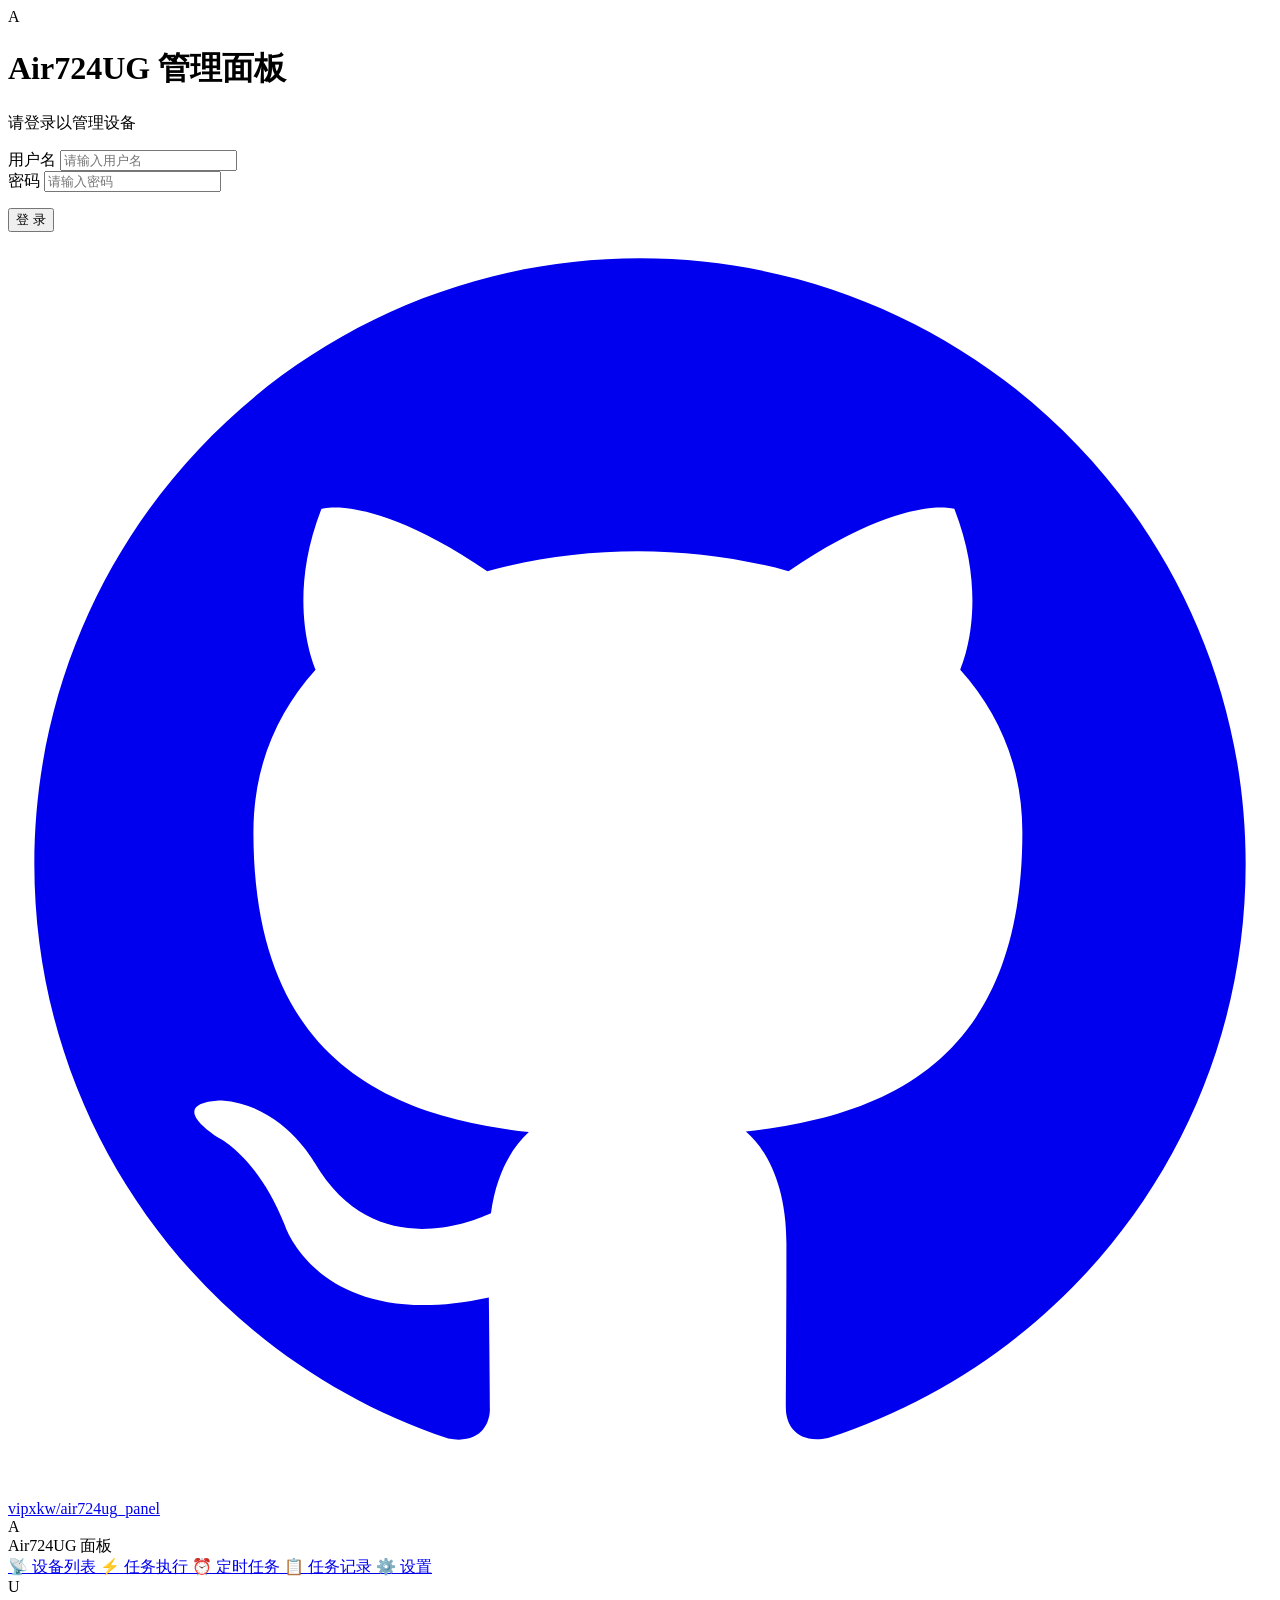
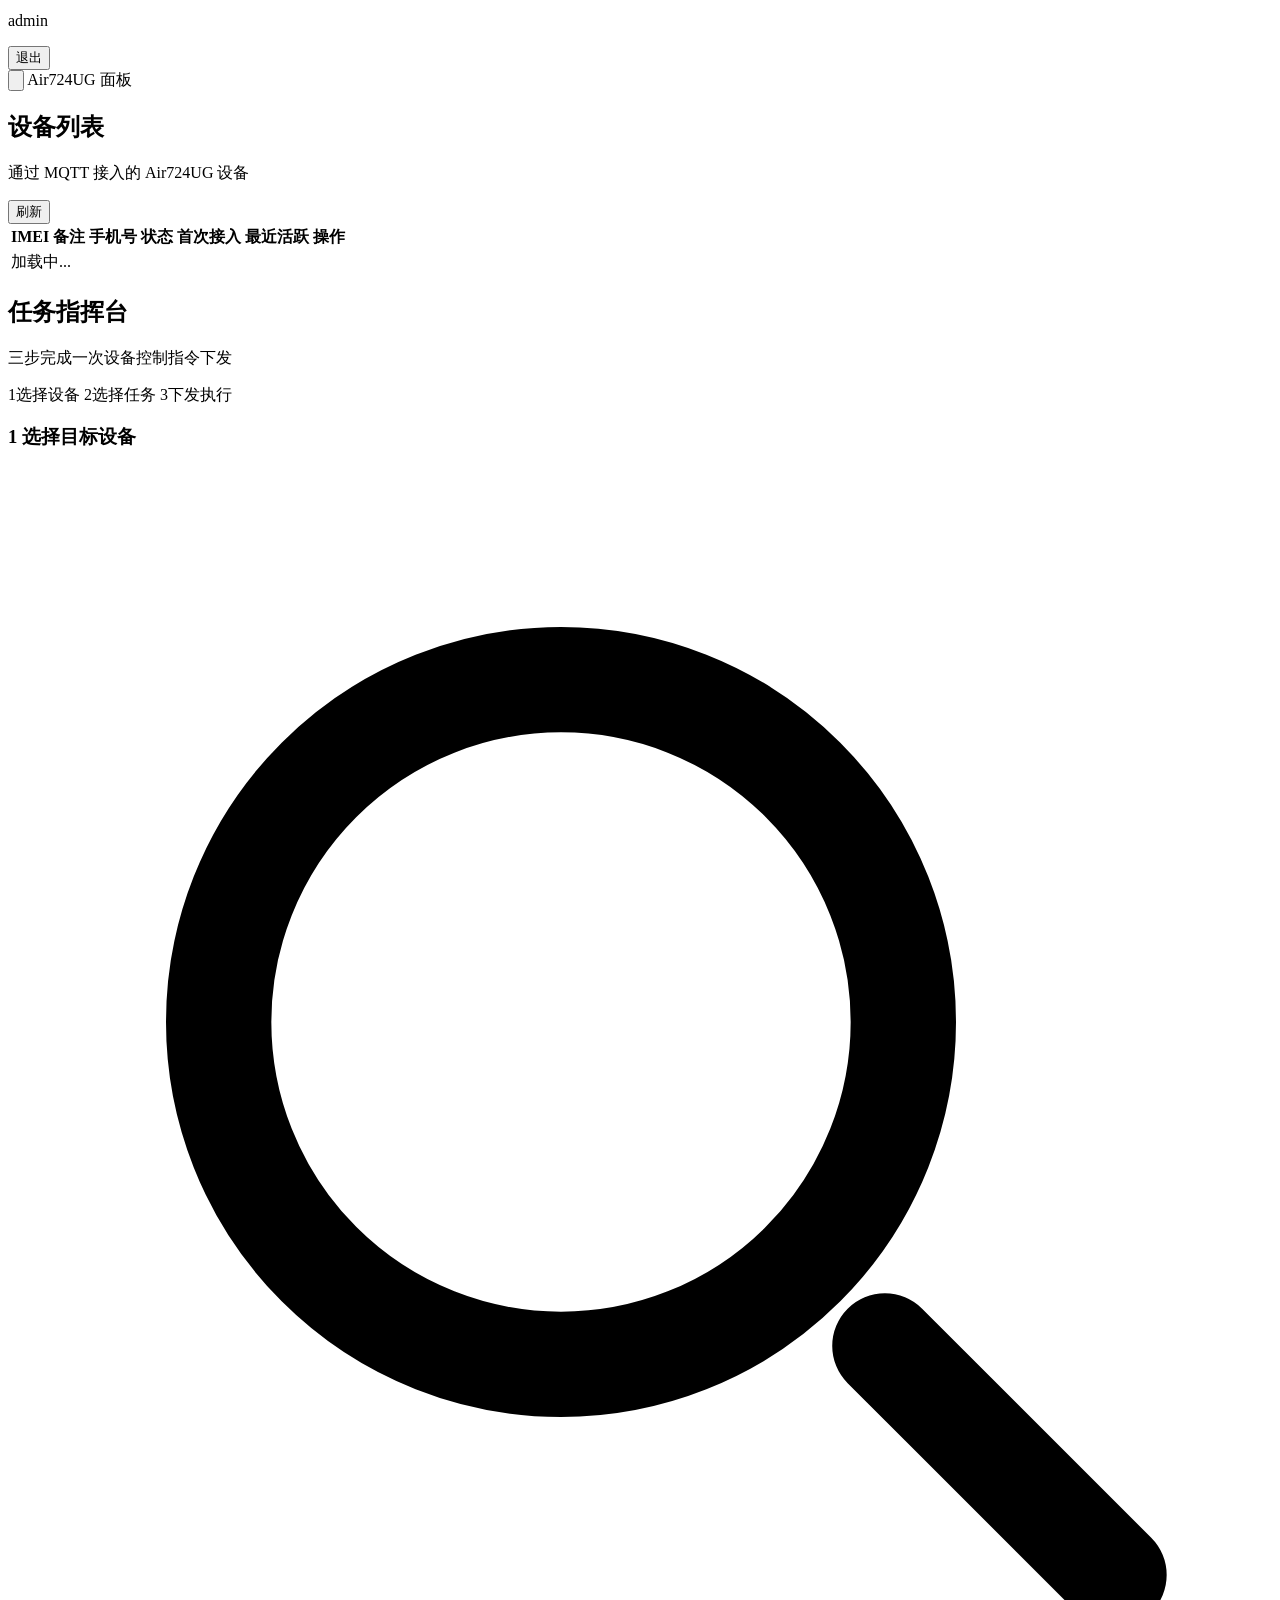
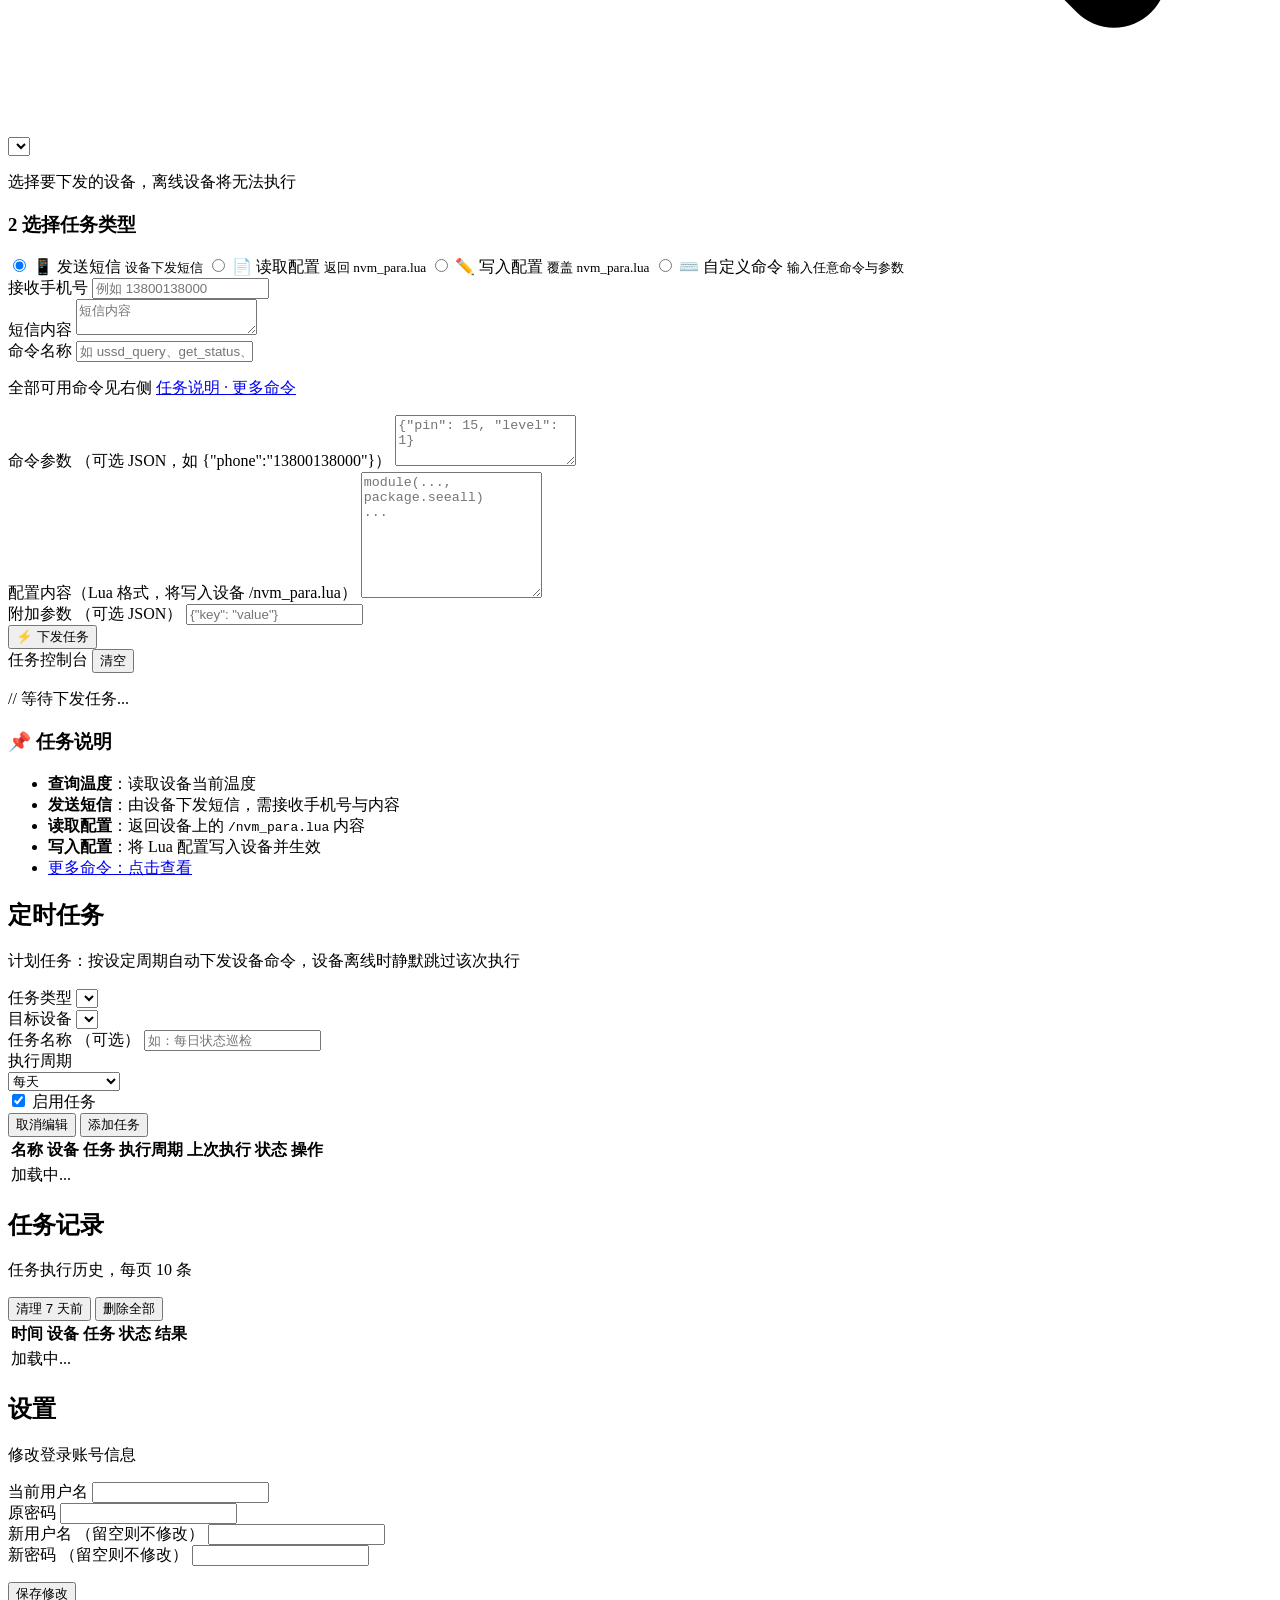
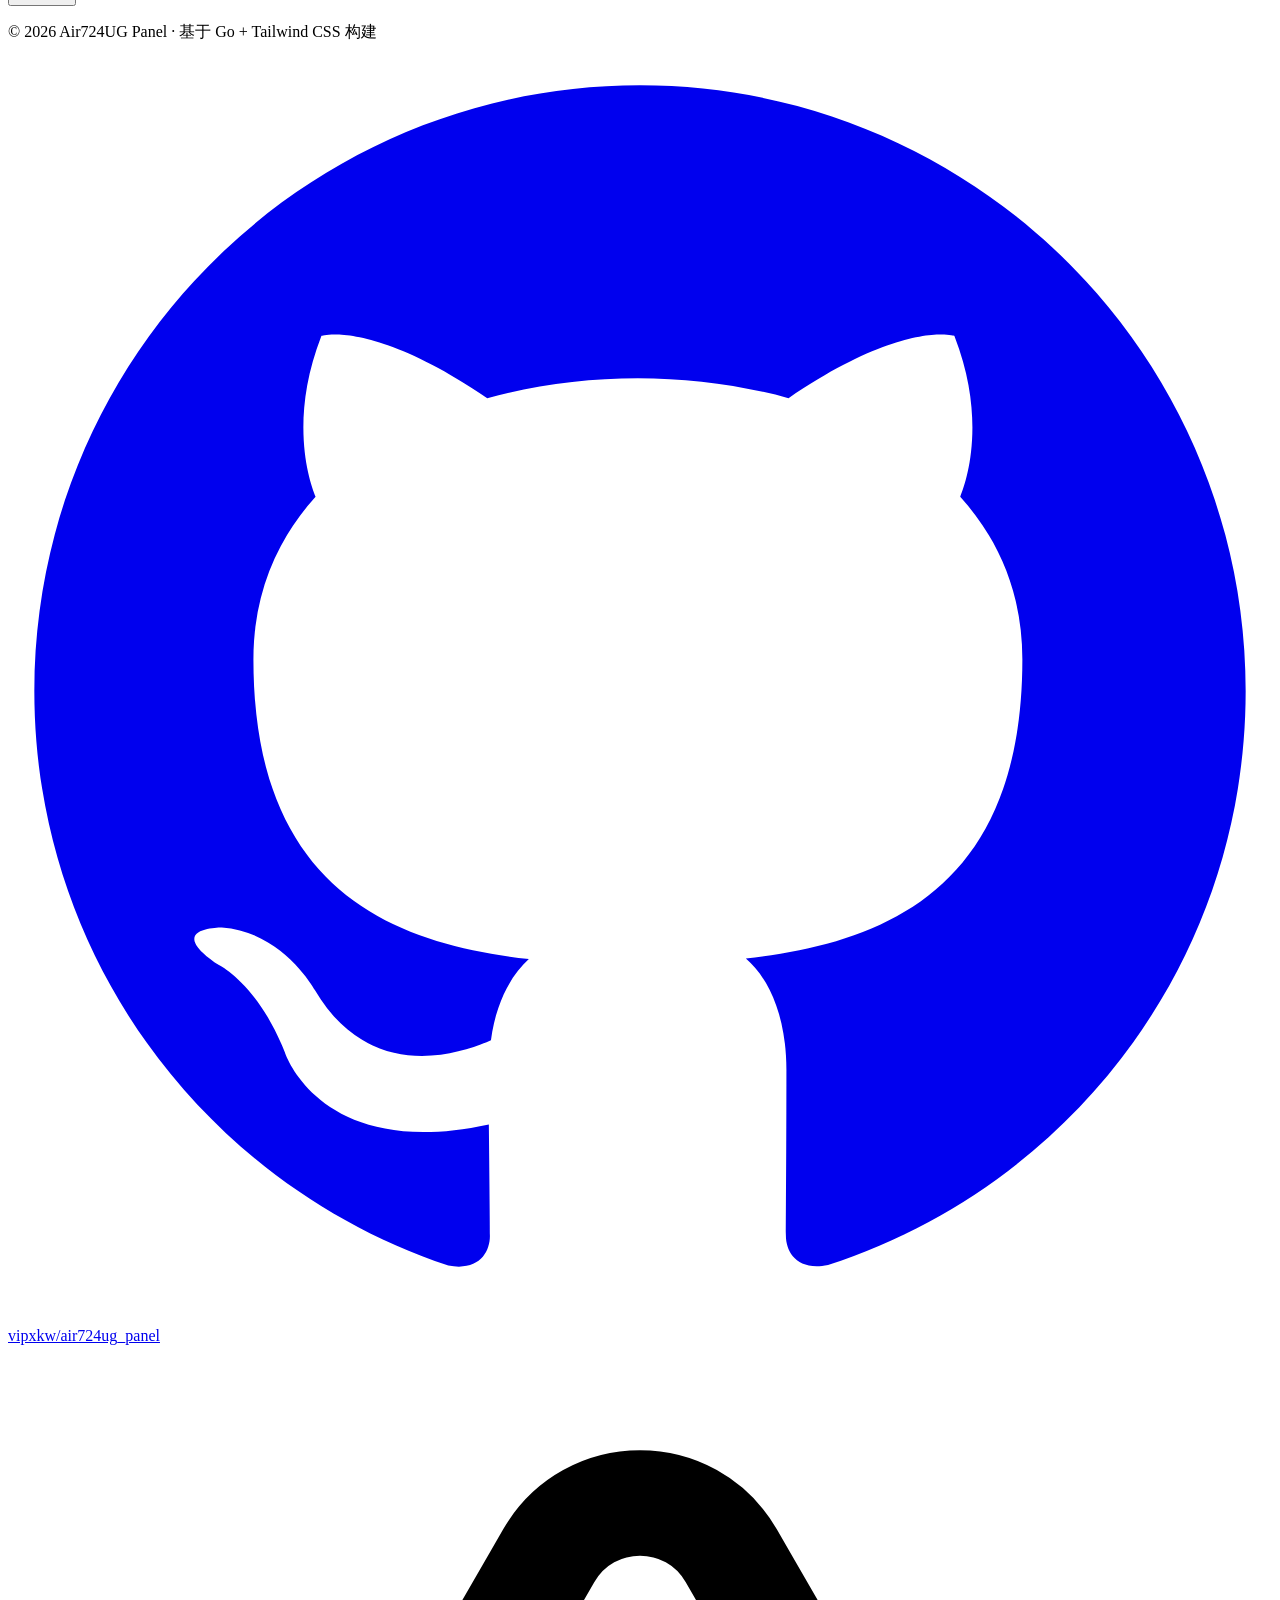
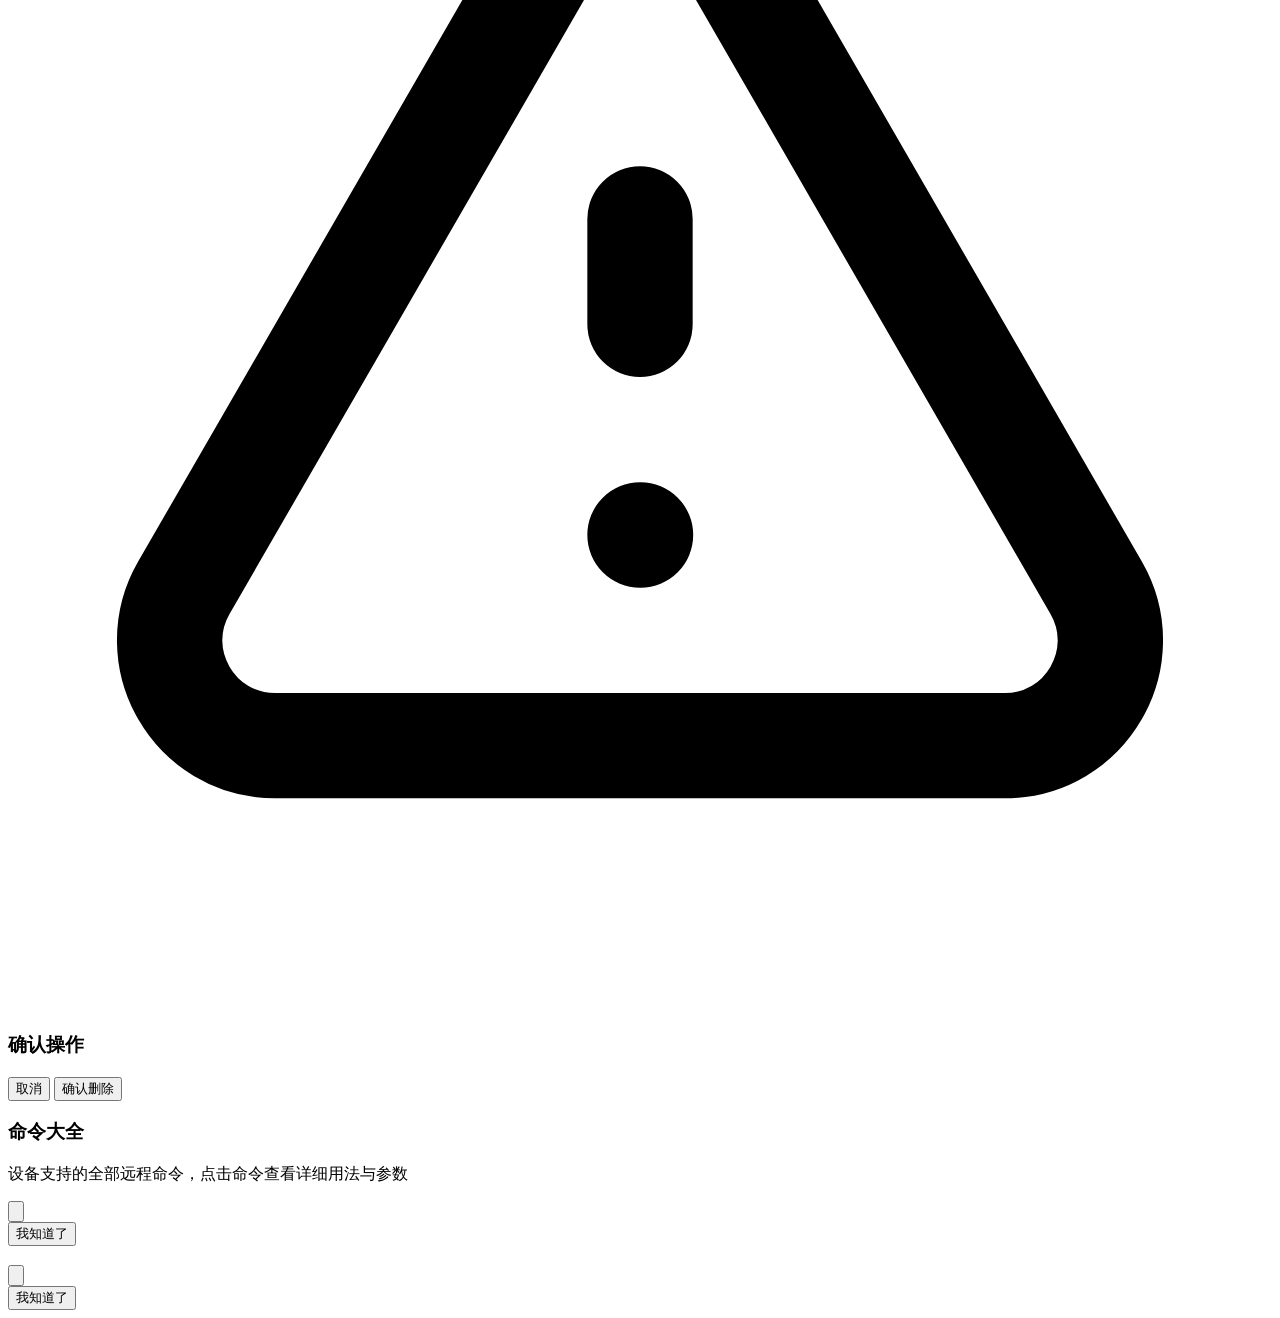
==== commit fcd26fed: "feat: 服务端新增定时任务（宝塔式计划任务），任务记录分页，更新 README 新增 schedules 表与调度器（scheduler.go），支持每周/每月/每天/每小时/每N分钟/每N小时周" ====
--- a/server-go/static/index.html
+++ b/server-go/static/index.html
@@ -58,6 +58,9 @@
           </a>
           <a href="#" data-nav="tasks" class="nav-item flex items-center gap-3 rounded-lg px-3 py-2.5 text-sm font-medium hover:bg-slate-800 hover:text-white">
             <span class="text-base">⚡</span> 任务执行
+          </a>
+          <a href="#" data-nav="schedules" class="nav-item flex items-center gap-3 rounded-lg px-3 py-2.5 text-sm font-medium hover:bg-slate-800 hover:text-white">
+            <span class="text-base">⏰</span> 定时任务
           </a>
           <a href="#" data-nav="logs" class="nav-item flex items-center gap-3 rounded-lg px-3 py-2.5 text-sm font-medium hover:bg-slate-800 hover:text-white">
             <span class="text-base">📋</span> 任务记录
@@ -273,6 +276,94 @@
           </div>
         </section>
 
+        <!-- 定时任务（计划任务） -->
+        <section id="page-schedules" class="page hidden">
+          <div class="mb-4 sm:mb-6">
+            <h2 class="text-lg sm:text-xl font-semibold text-slate-900">定时任务</h2>
+            <p class="text-sm text-slate-500 mt-0.5">计划任务：按设定周期自动下发设备命令，设备离线时静默跳过该次执行</p>
+          </div>
+
+          <!-- 添加 / 编辑表单 -->
+          <form id="schedule-form" class="card p-5 sm:p-6 space-y-4 mb-5">
+            <input type="hidden" id="sch-edit-id" value="">
+
+            <!-- 任务类型 + 目标设备：宽屏一行（任务类型在前），窄屏自适应各自一行 -->
+            <div class="grid gap-4 sm:grid-cols-2">
+              <div>
+                <label class="label" for="sch-task">任务类型</label>
+                <select id="sch-task" class="input" required></select>
+              </div>
+              <div>
+                <label class="label" for="sch-imei">目标设备</label>
+                <select id="sch-imei" class="input" required></select>
+              </div>
+            </div>
+
+            <!-- 任务名称 -->
+            <div>
+              <label class="label" for="sch-name">任务名称 <span class="text-slate-400 font-normal">（可选）</span></label>
+              <input id="sch-name" type="text" class="input" maxlength="30" placeholder="如：每日状态巡检">
+            </div>
+
+            <!-- 执行周期：类型选择与参数同一行紧凑显示 -->
+            <div>
+              <label class="label" for="sch-cycle">执行周期</label>
+              <div class="flex items-center gap-2">
+                <select id="sch-cycle" class="input !py-1.5 !px-3 text-sm shrink-0" style="width:7rem" required>
+                  <option value="weekly">每周</option>
+                  <option value="monthly">每月</option>
+                  <option value="daily" selected>每天</option>
+                  <option value="hourly">每小时</option>
+                  <option value="interval_min">每 N 分钟</option>
+                  <option value="interval_hour">每 N 小时</option>
+                </select>
+                <div id="sch-cycle-detail" class="flex items-center gap-2 text-sm text-slate-600 whitespace-nowrap"></div>
+              </div>
+            </div>
+
+            <!-- 任务参数（随任务类型变化） -->
+            <div id="sch-params"></div>
+
+            <div class="flex flex-wrap items-center justify-between gap-3 pt-1">
+              <label class="flex items-center gap-2 text-sm text-slate-600 cursor-pointer">
+                <input id="sch-enabled" type="checkbox" checked>
+                启用任务
+              </label>
+              <div class="flex items-center gap-2.5">
+                <button type="button" id="sch-cancel" class="btn btn-ghost hidden">取消编辑</button>
+                <button type="submit" id="sch-btn" class="btn btn-primary">添加任务</button>
+              </div>
+            </div>
+          </form>
+
+          <!-- 任务列表 -->
+          <div class="card overflow-hidden">
+            <div class="overflow-x-auto">
+              <table class="w-full text-sm">
+                <thead>
+                  <tr class="bg-slate-50 text-left text-xs font-medium text-slate-500 uppercase">
+                    <th class="px-4 py-3">名称</th>
+                    <th class="px-4 py-3">设备</th>
+                    <th class="px-4 py-3">任务</th>
+                    <th class="px-4 py-3">执行周期</th>
+                    <th class="px-4 py-3">上次执行</th>
+                    <th class="px-4 py-3">状态</th>
+                    <th class="px-4 py-3 text-right">操作</th>
+                  </tr>
+                </thead>
+                <tbody id="schedules-tbody" class="divide-y divide-slate-100">
+                  <tr><td colspan="7" class="px-4 py-10 text-center text-slate-400">加载中...</td></tr>
+                </tbody>
+              </table>
+            </div>
+            <!-- 分页（每页 5 条） -->
+            <div id="schedules-pagination" class="hidden flex flex-wrap items-center justify-between gap-3 px-4 py-3 border-t border-slate-100">
+              <span id="schedules-page-info" class="text-xs text-slate-400"></span>
+              <div id="schedules-page-btns" class="flex items-center gap-1"></div>
+            </div>
+          </div>
+        </section>
+
         <!-- 任务记录 -->
         <section id="page-logs" class="page hidden">
           <div class="mb-4 sm:mb-6 flex flex-wrap items-start justify-between gap-3">
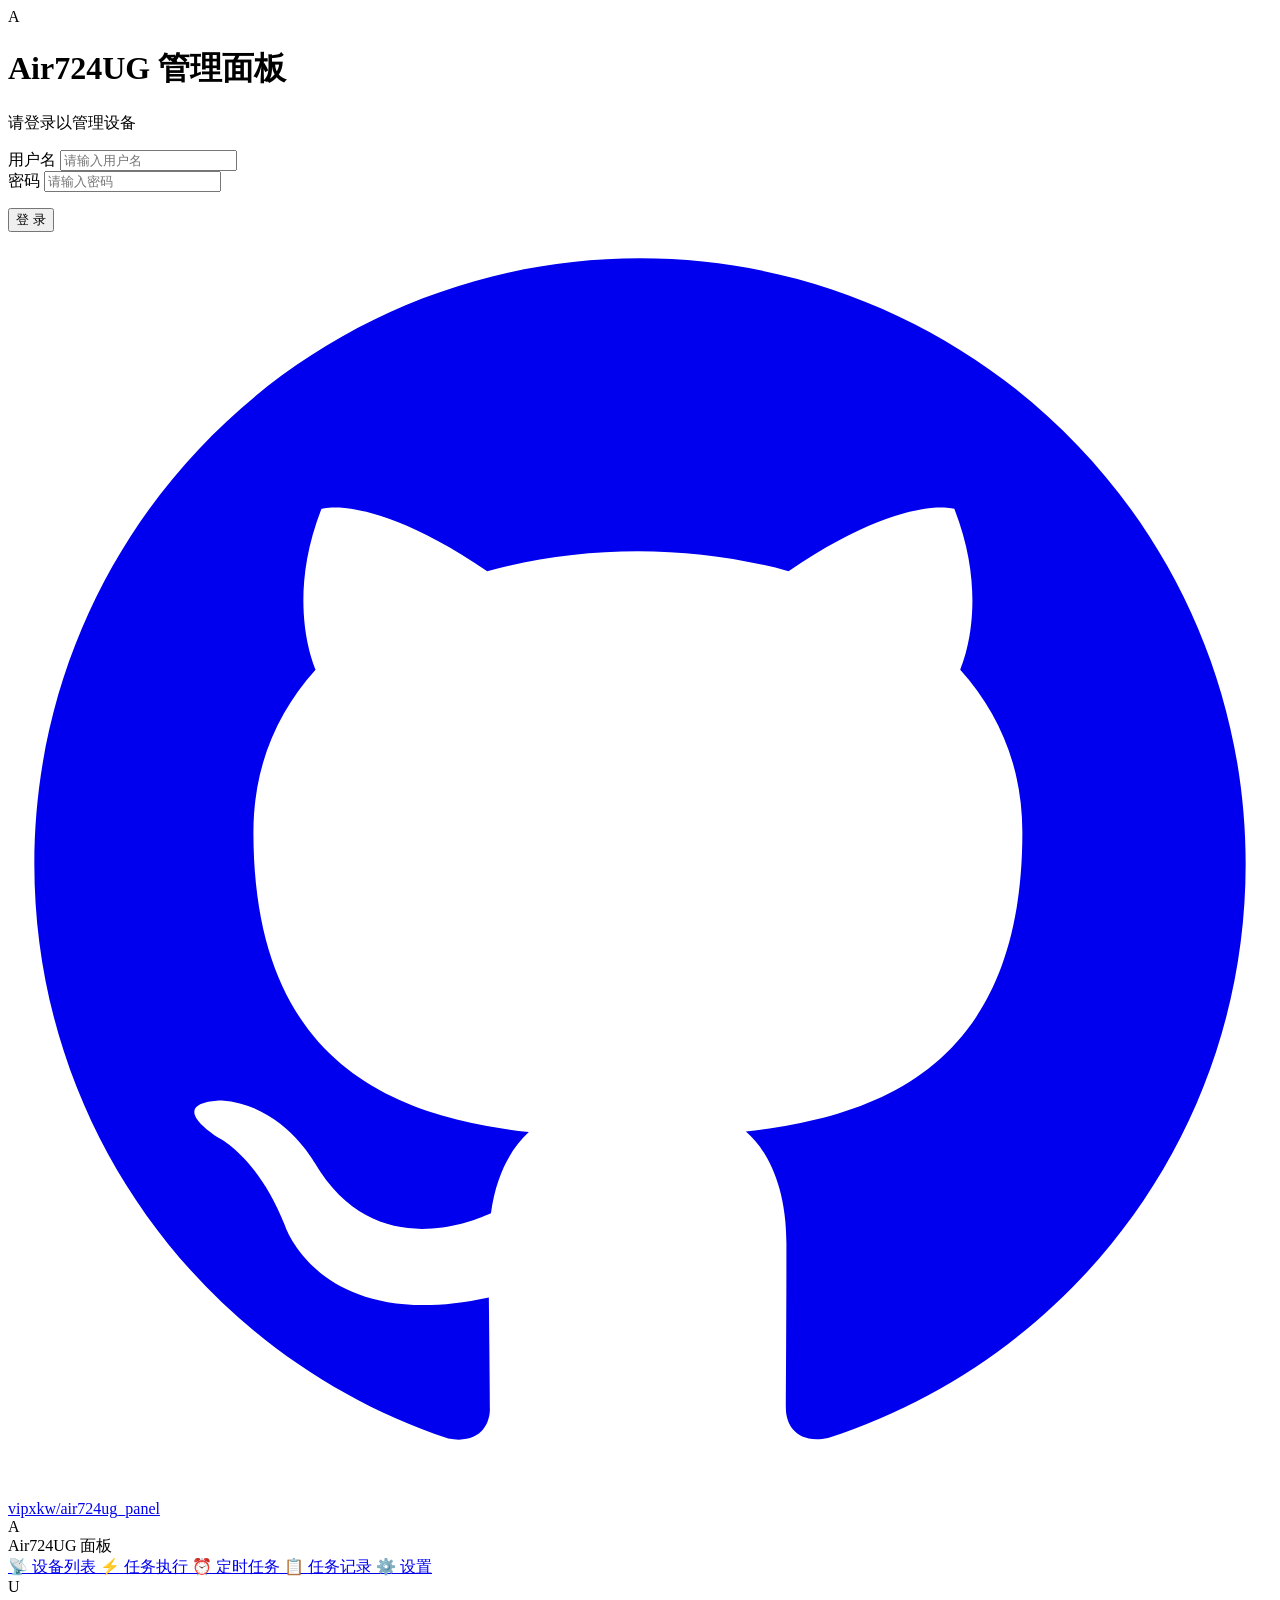
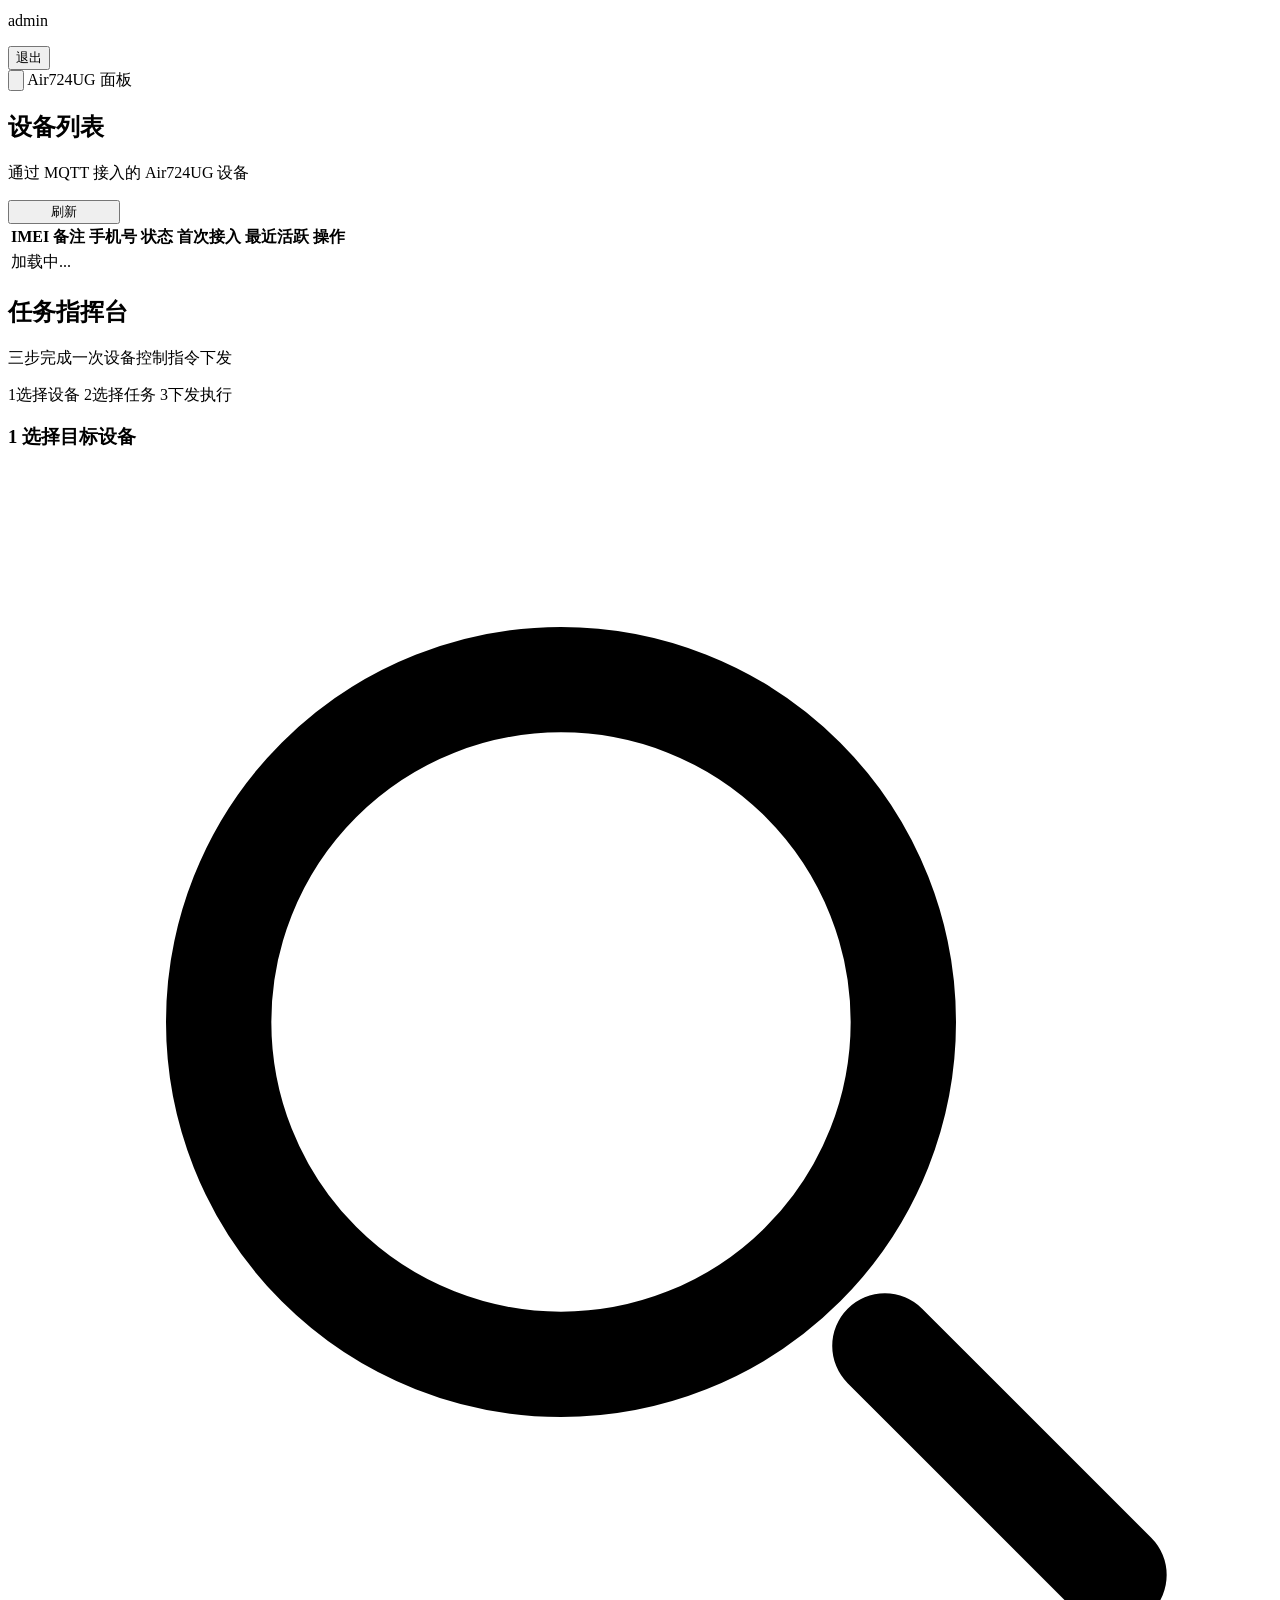
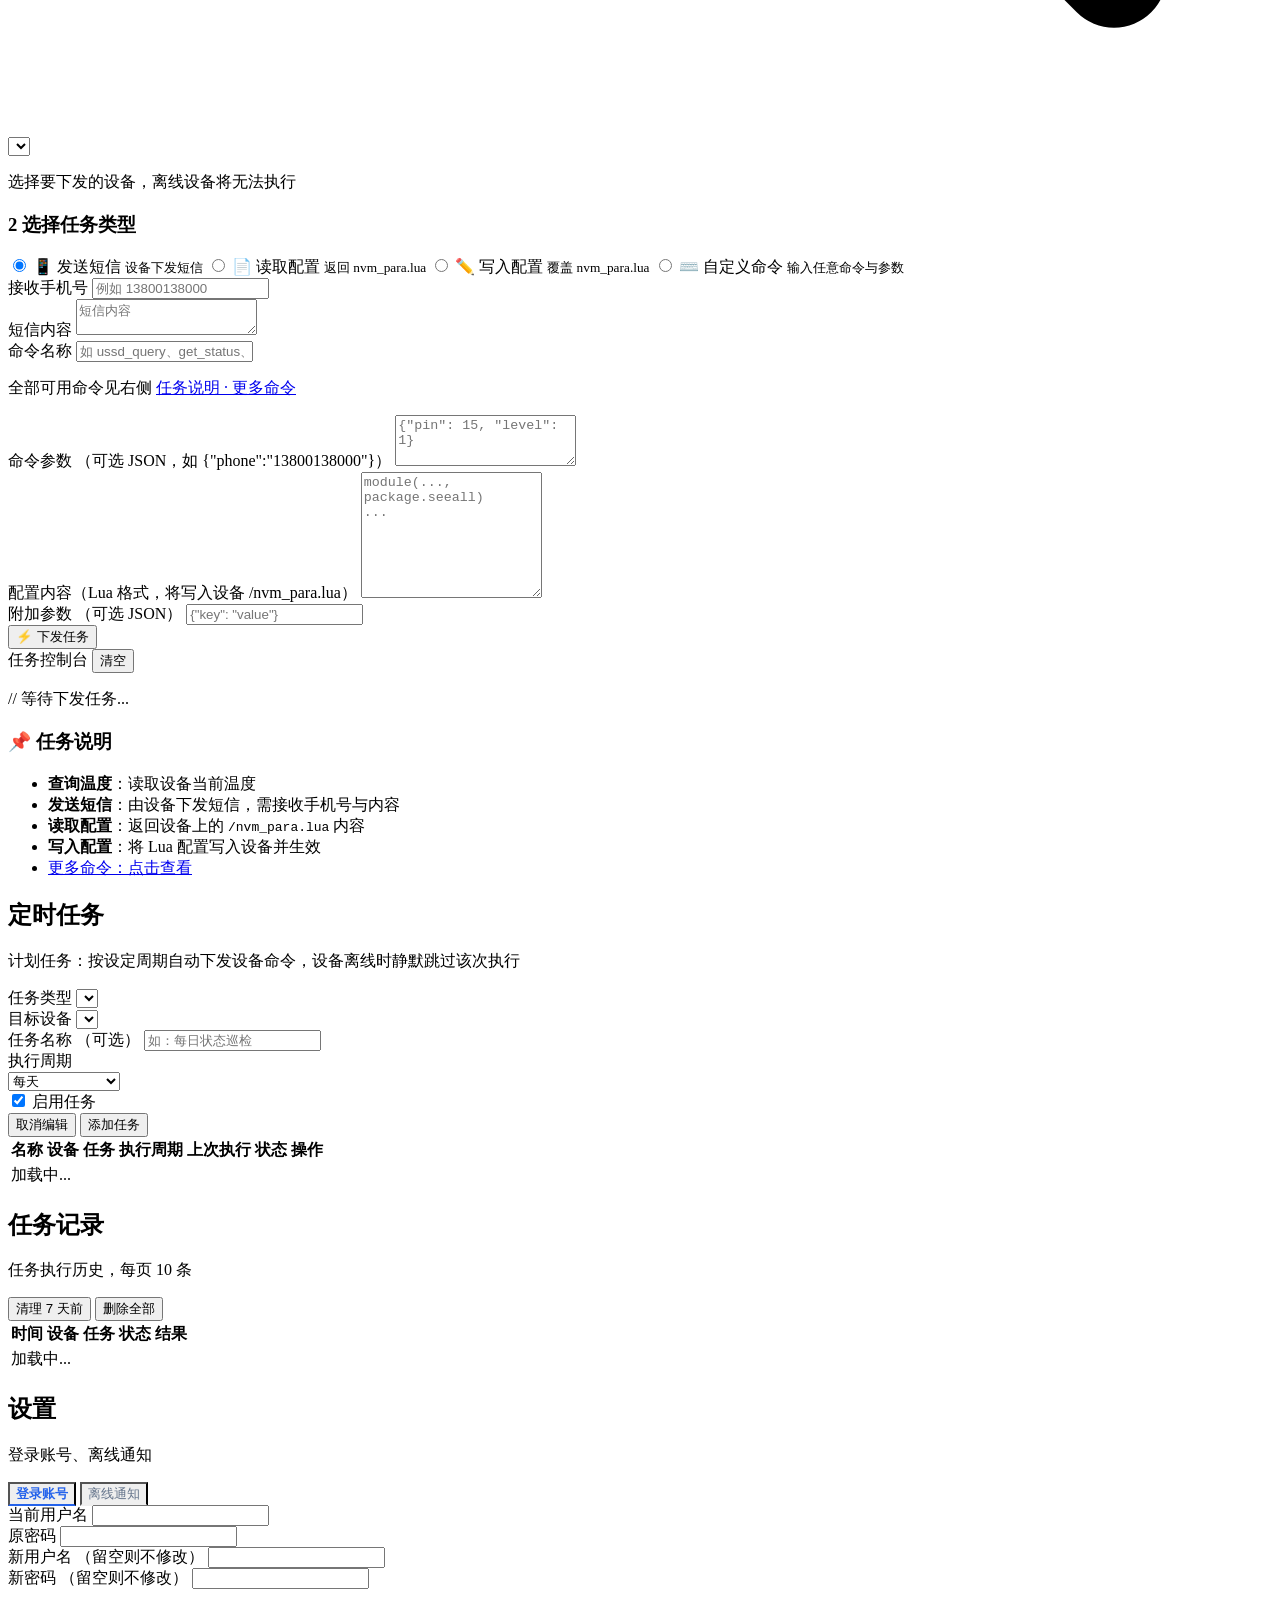
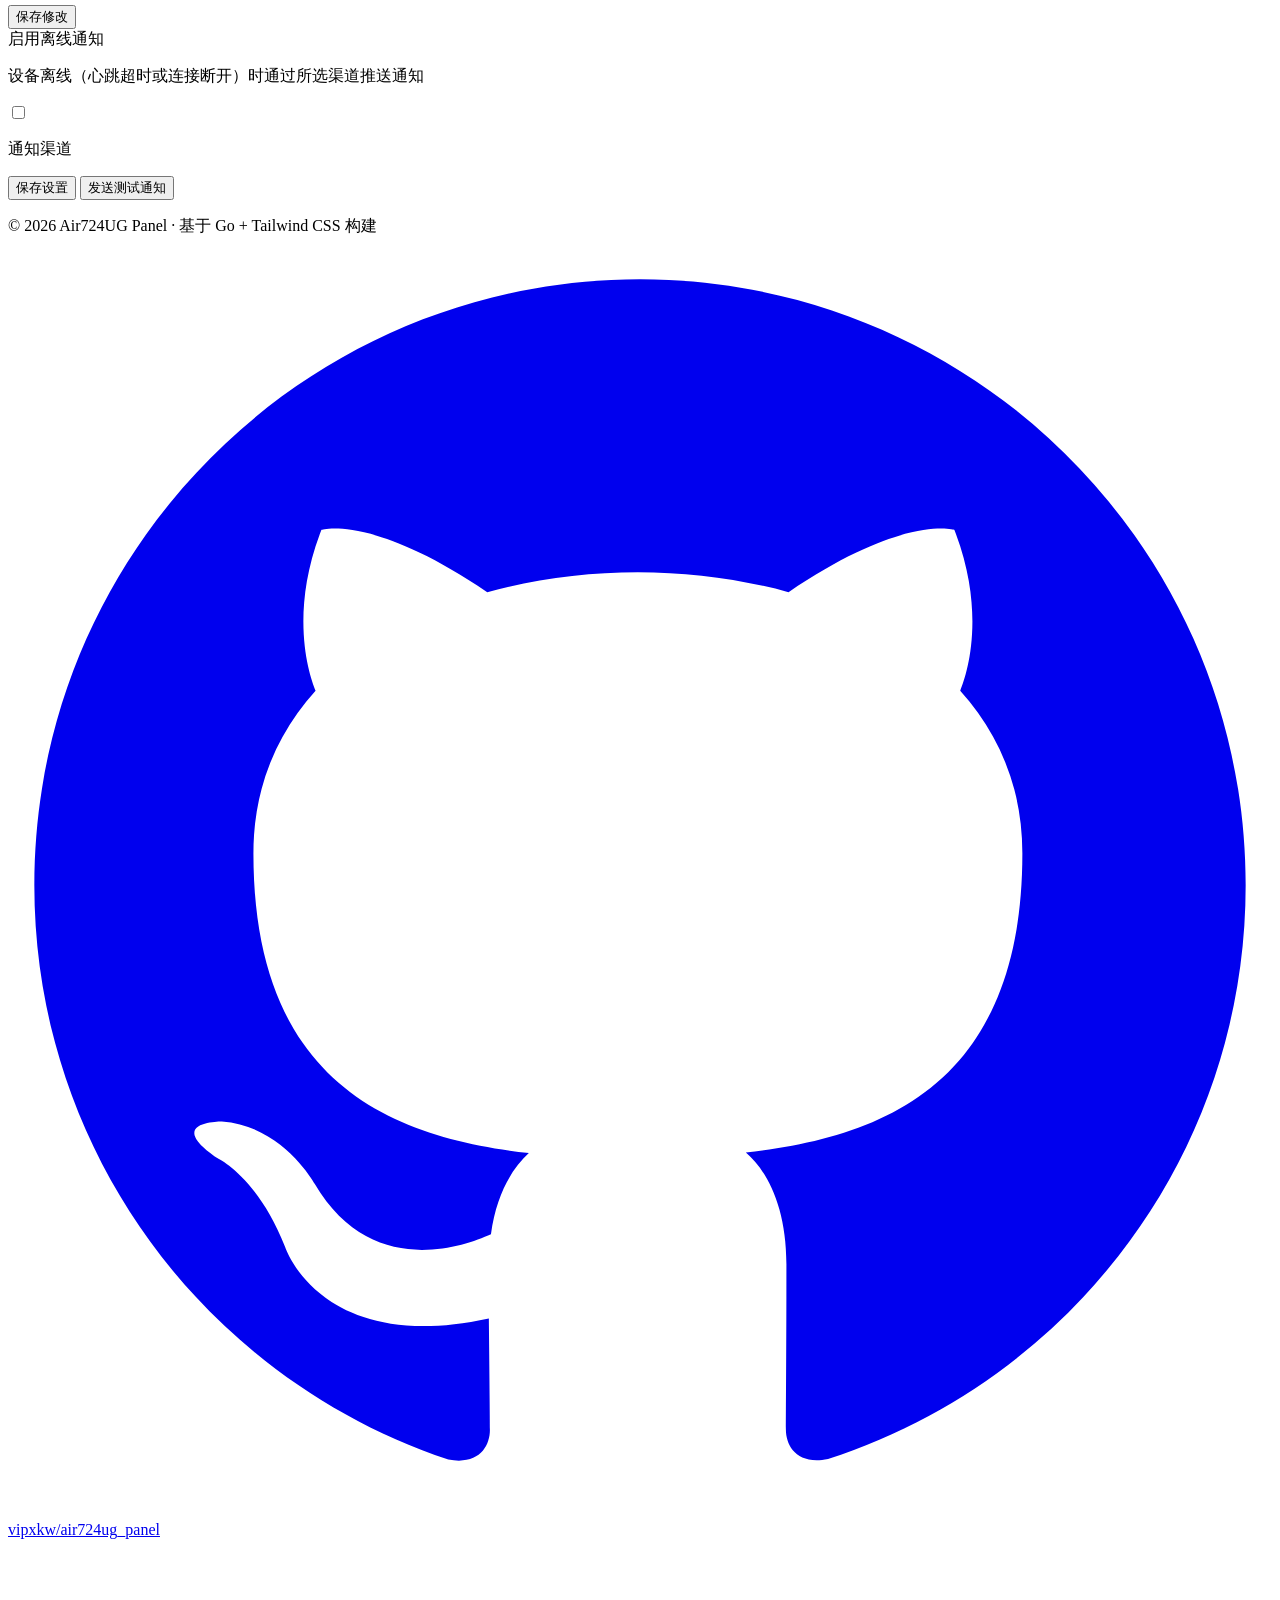
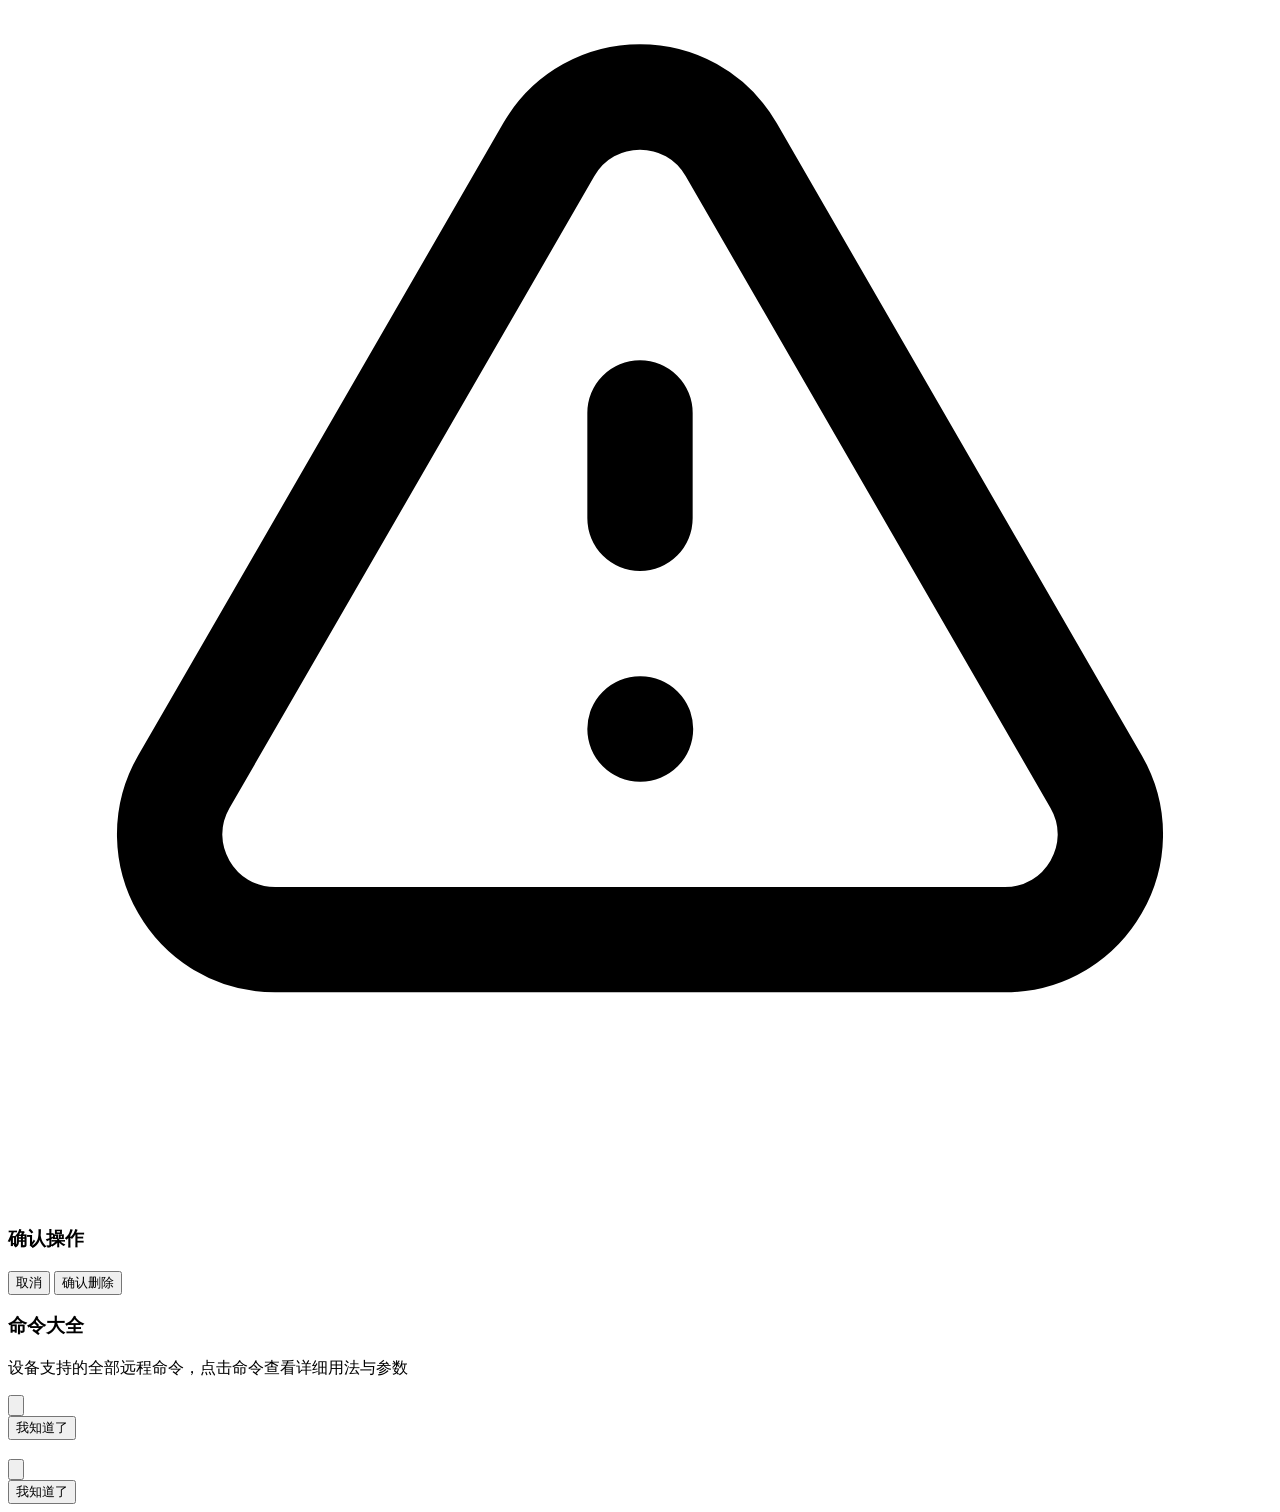
==== commit 752d57f7: "feat: 离线通知与断线自愈完善，新增 Air780EP/Y100E 设备端支持 - 服务端离线判定固定 300 秒（移除可配置项），连接断开与心跳超时均触发离线通知  - 新增发送测试通知 API" ====
--- a/server-go/static/index.html
+++ b/server-go/static/index.html
@@ -1,10 +1,10 @@
-<!doctype html>
+﻿<!doctype html>
 <html lang="zh-CN">
 <head>
   <meta charset="utf-8">
   <meta name="viewport" content="width=device-width, initial-scale=1">
   <title>Air724UG 管理面板</title>
-  <link rel="stylesheet" href="/css/style.css">
+  <link rel="stylesheet" href="/css/style.css?v=20260830d">
 </head>
 <body class="bg-slate-100 text-slate-900 min-h-screen">
 
@@ -101,7 +101,10 @@
               <h2 class="text-lg sm:text-xl font-semibold text-slate-900">设备列表</h2>
               <p class="text-sm text-slate-500 mt-0.5">通过 MQTT 接入的 Air724UG 设备</p>
             </div>
-            <button id="refresh-devices" class="btn btn-ghost">刷新</button>
+            <div class="flex items-center gap-3">
+              <span id="refresh-devices-time" class="text-xs text-slate-400" style="color:#94a3b8; min-width:112px; text-align:right; white-space:nowrap"></span>
+              <button id="refresh-devices" class="btn btn-ghost" style="min-width:112px; white-space:nowrap">刷新</button>
+            </div>
           </div>
           <div class="card overflow-hidden">
             <div class="overflow-x-auto">
@@ -405,10 +408,19 @@
         <section id="page-settings" class="page hidden">
           <div class="mb-4 sm:mb-6">
             <h2 class="text-lg sm:text-xl font-semibold text-slate-900">设置</h2>
-            <p class="text-sm text-slate-500 mt-0.5">修改登录账号信息</p>
-          </div>
-          <div class="max-w-md">
-            <div class="card p-6">
+            <p class="text-sm text-slate-500 mt-0.5">登录账号、离线通知</p>
+          </div>
+          <div class="max-w-2xl">
+            <!-- Tab 菜单 -->
+            <div class="flex gap-1 border-b border-slate-200">
+              <button type="button" class="set-tab-btn px-4 py-2 text-sm transition-colors" data-set-tab="account"
+                      style="color:#2563eb;border-bottom:2px solid #2563eb;margin-bottom:-1px;font-weight:600">登录账号</button>
+              <button type="button" class="set-tab-btn px-4 py-2 text-sm transition-colors" data-set-tab="notify"
+                      style="color:#64748b;border-bottom:2px solid transparent;margin-bottom:-1px">离线通知</button>
+            </div>
+
+            <!-- 登录账号 -->
+            <div id="set-tab-account" class="card p-6 mt-6">
               <form id="settings-form" class="space-y-4">
                 <div>
                   <label class="label" for="set-current-username">当前用户名</label>
@@ -428,6 +440,29 @@
                 </div>
                 <p id="settings-msg" class="hidden text-sm"></p>
                 <button type="submit" class="btn btn-primary w-full">保存修改</button>
+              </form>
+            </div>
+
+            <!-- 离线通知 -->
+            <div id="set-tab-notify" class="card p-6 mt-6 hidden">
+              <form id="notify-settings-form" class="space-y-4">
+                <div class="flex items-center justify-between gap-4 rounded-lg bg-slate-50 px-4 py-3">
+                  <div>
+                    <label class="font-medium text-sm text-slate-700 block" for="set-notify-enabled">启用离线通知</label>
+                    <p class="text-xs text-slate-400 mt-0.5">设备离线（心跳超时或连接断开）时通过所选渠道推送通知</p>
+                  </div>
+                  <input id="set-notify-enabled" type="checkbox" class="w-5 h-5 shrink-0" style="accent-color:#2563eb">
+                </div>
+                <div id="notify-channels-wrap">
+                  <p class="label">通知渠道</p>
+                  <div id="notify-channels-list" class="flex flex-wrap gap-2 mt-2"></div>
+                  <div id="notify-channel-configs" class="mt-4 space-y-4"></div>
+                </div>
+                <p id="notify-settings-msg" class="hidden text-sm"></p>
+                <div class="flex flex-wrap items-center gap-3">
+                  <button type="submit" class="btn btn-primary">保存设置</button>
+                  <button type="button" id="notify-test-btn" class="btn">发送测试通知</button>
+                </div>
               </form>
             </div>
           </div>
@@ -513,7 +548,7 @@
     </div>
   </div>
 
-  <script src="/js/api.js"></script>
-  <script src="/js/app.js"></script>
+  <script src="/js/api.js?v=20260830d"></script>
+  <script src="/js/app.js?v=20260830d"></script>
 </body>
 </html>
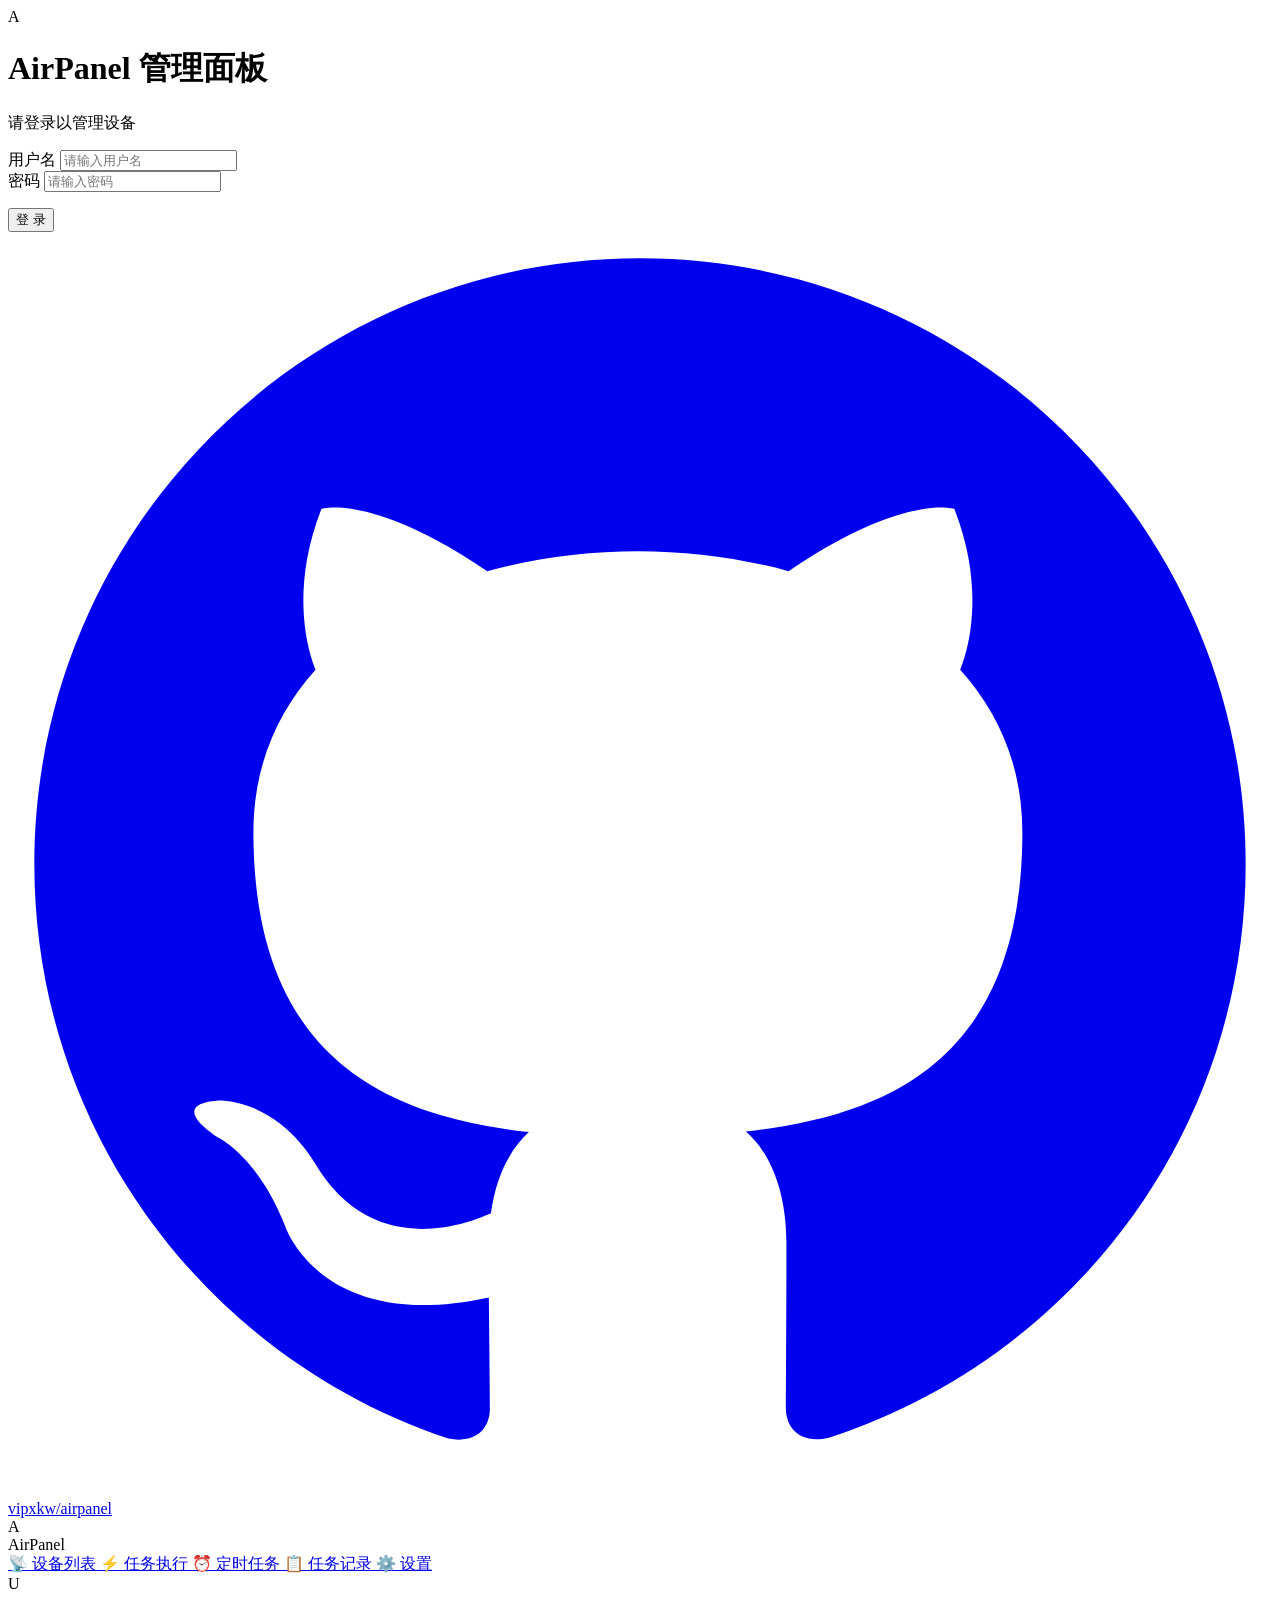
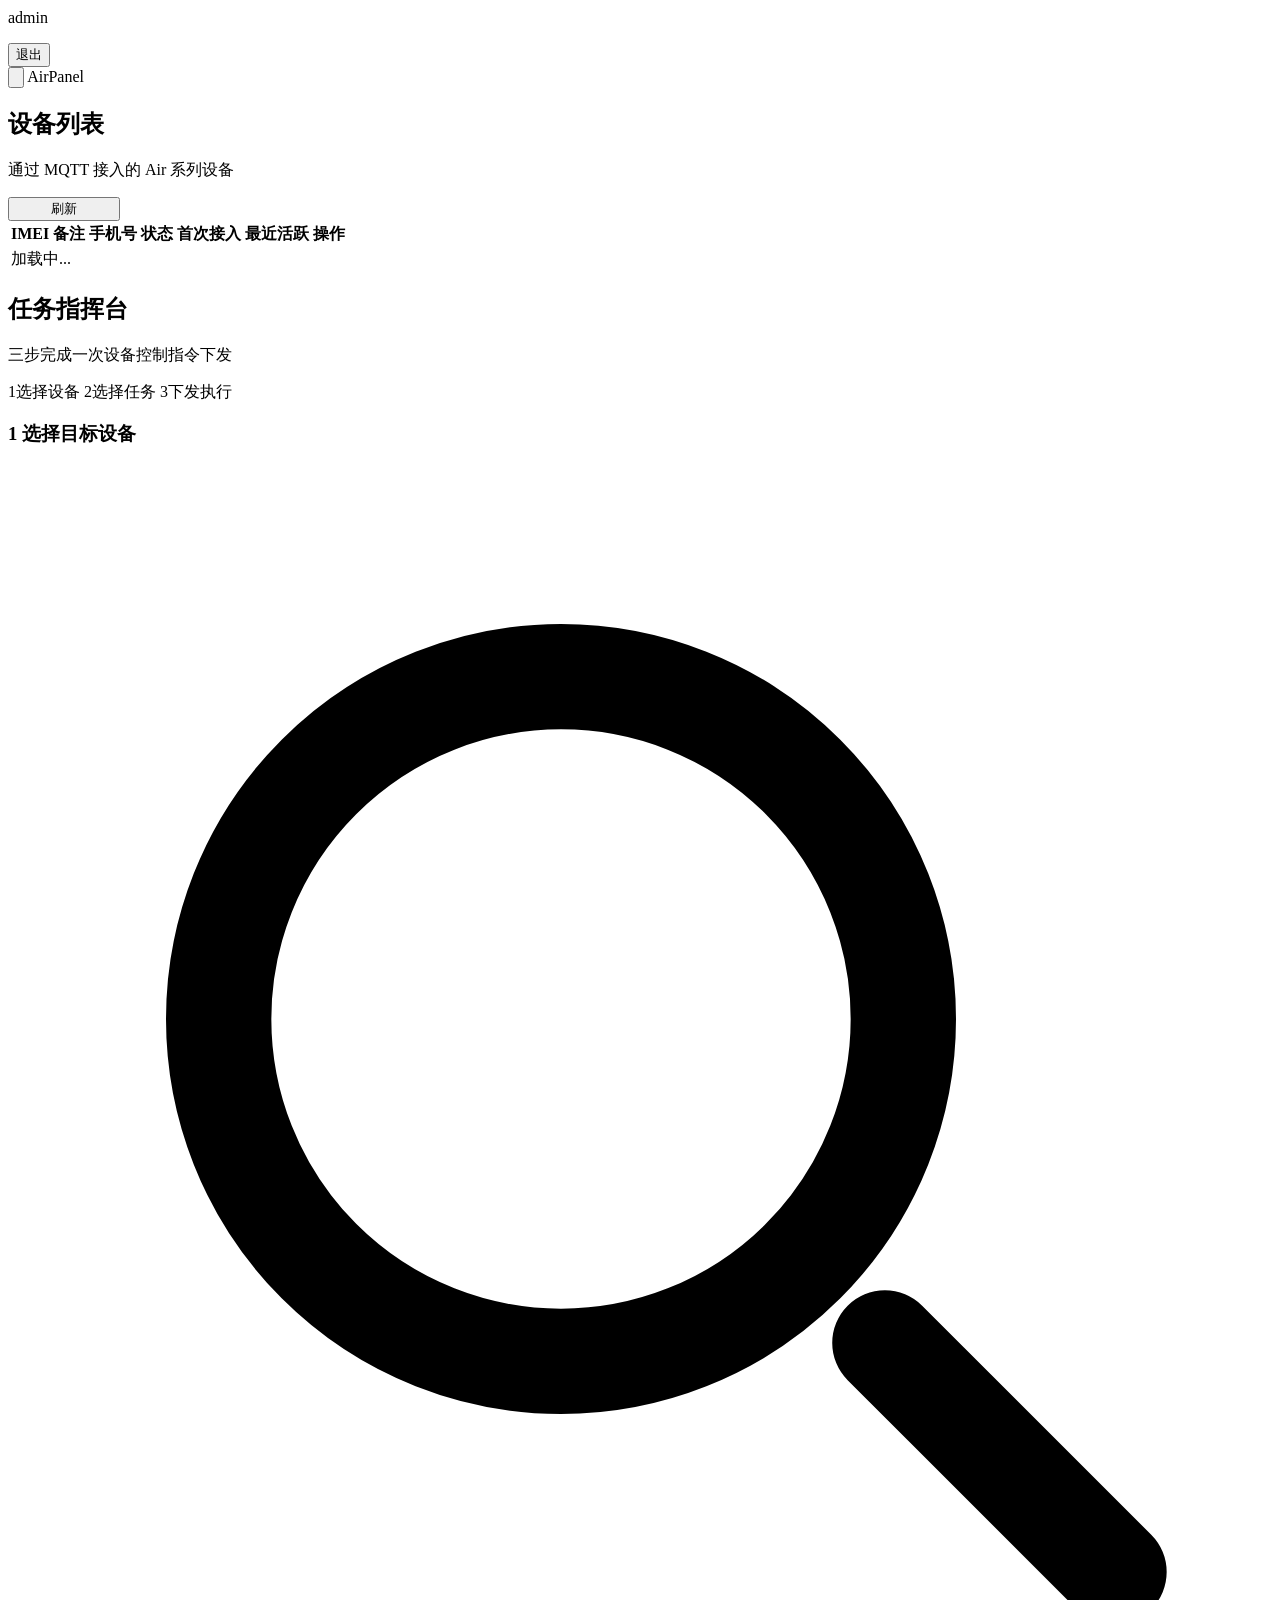
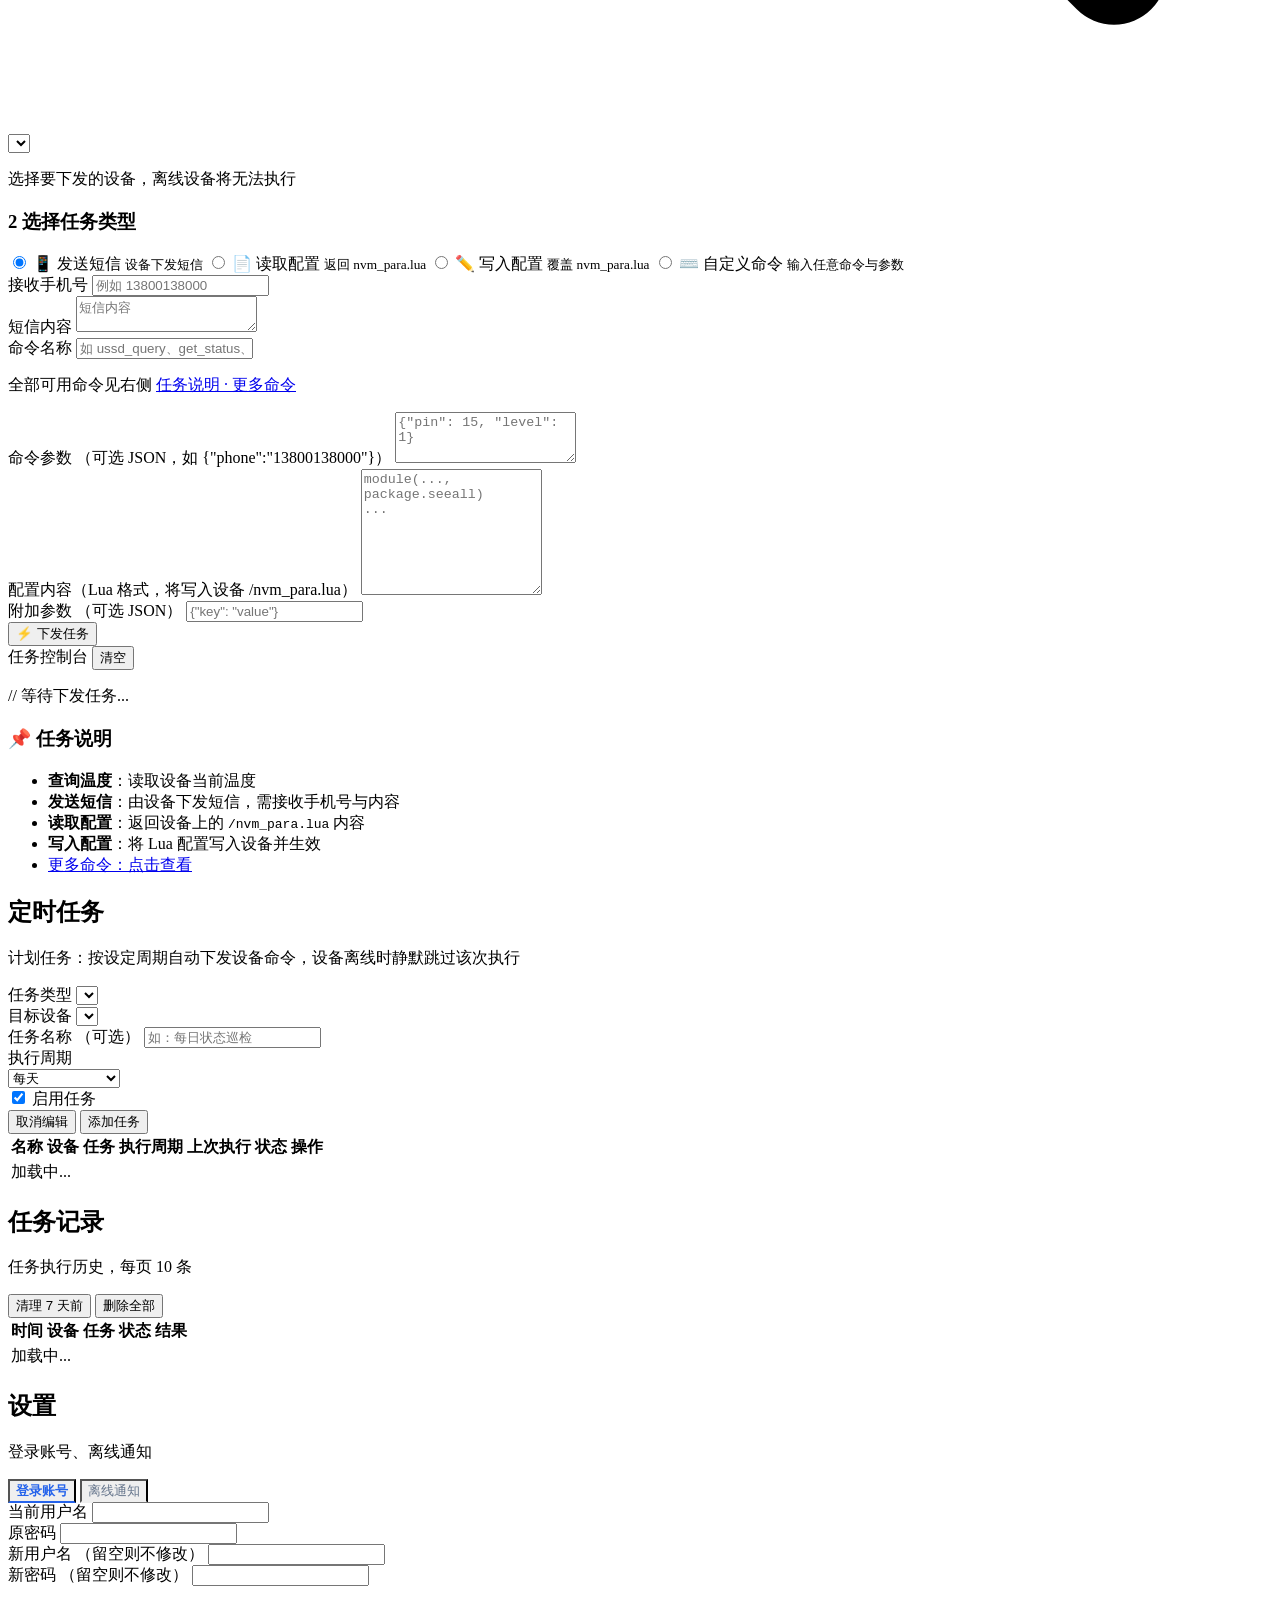
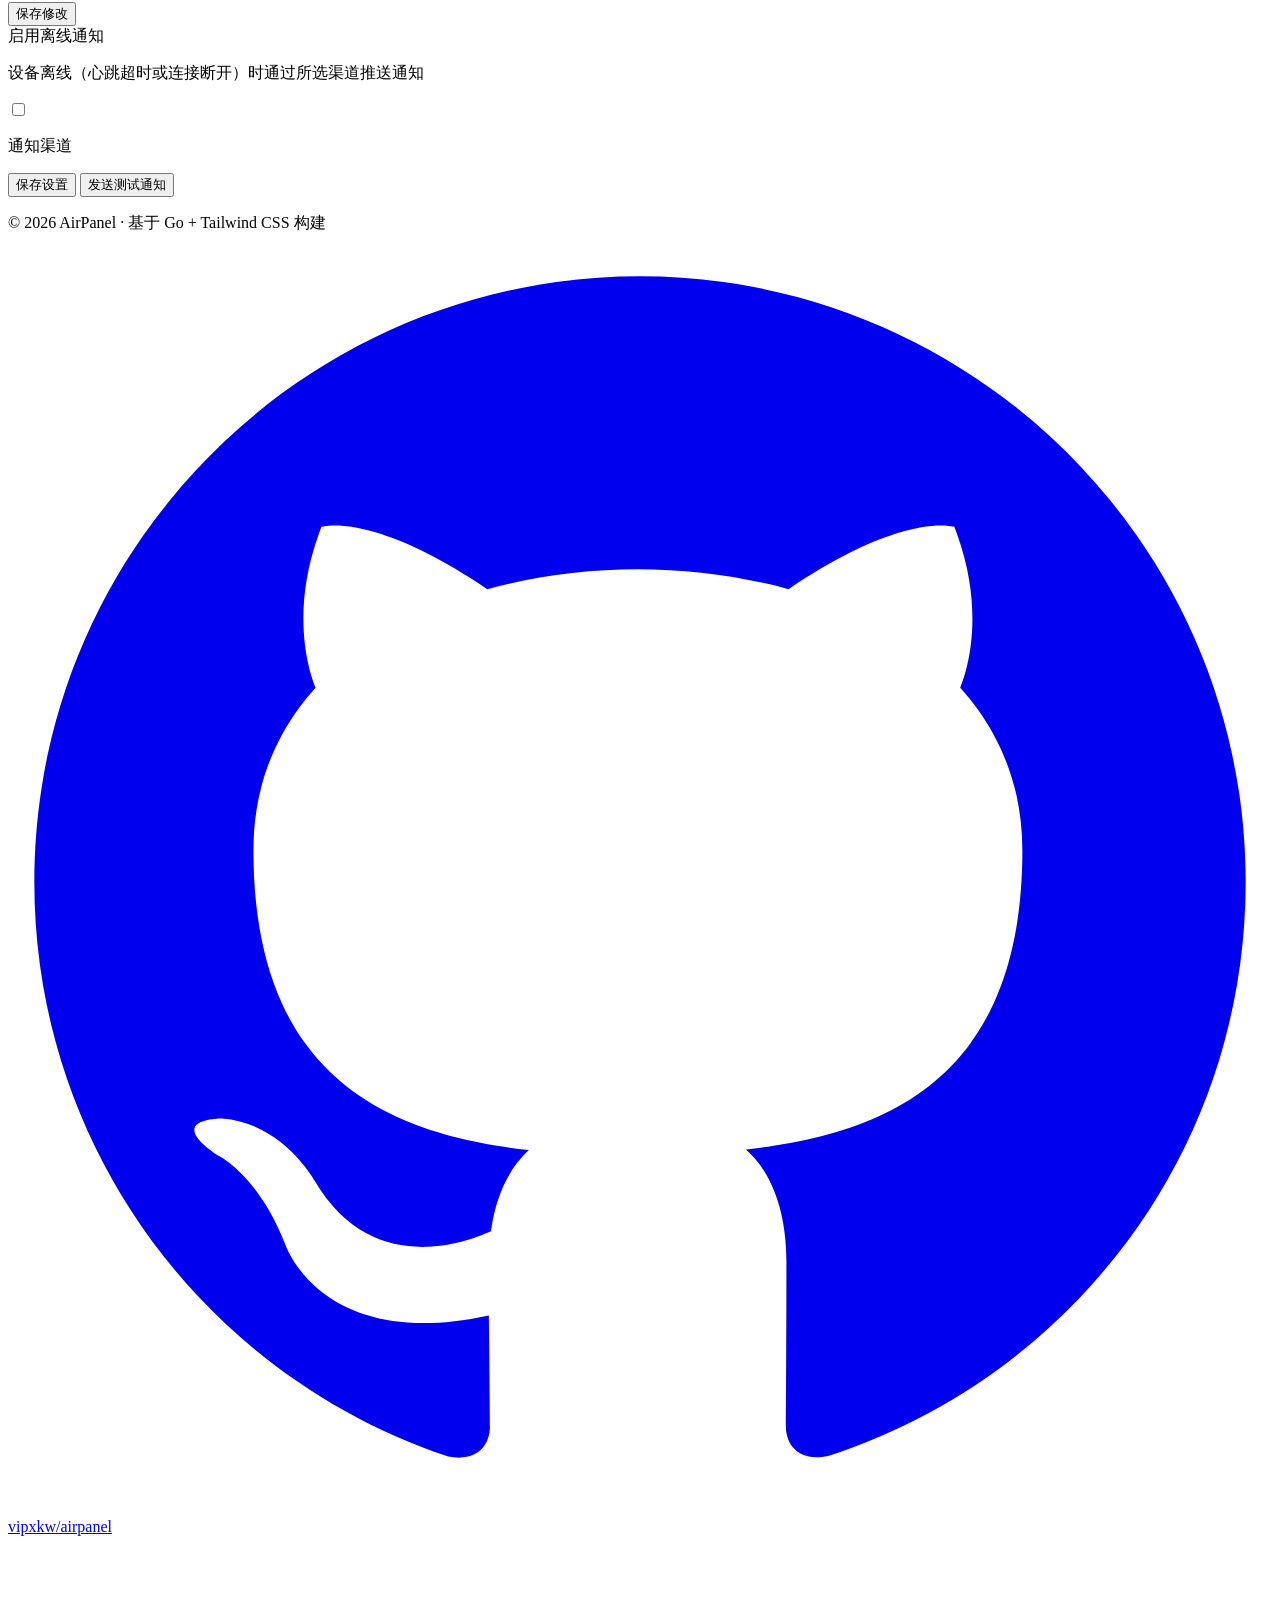
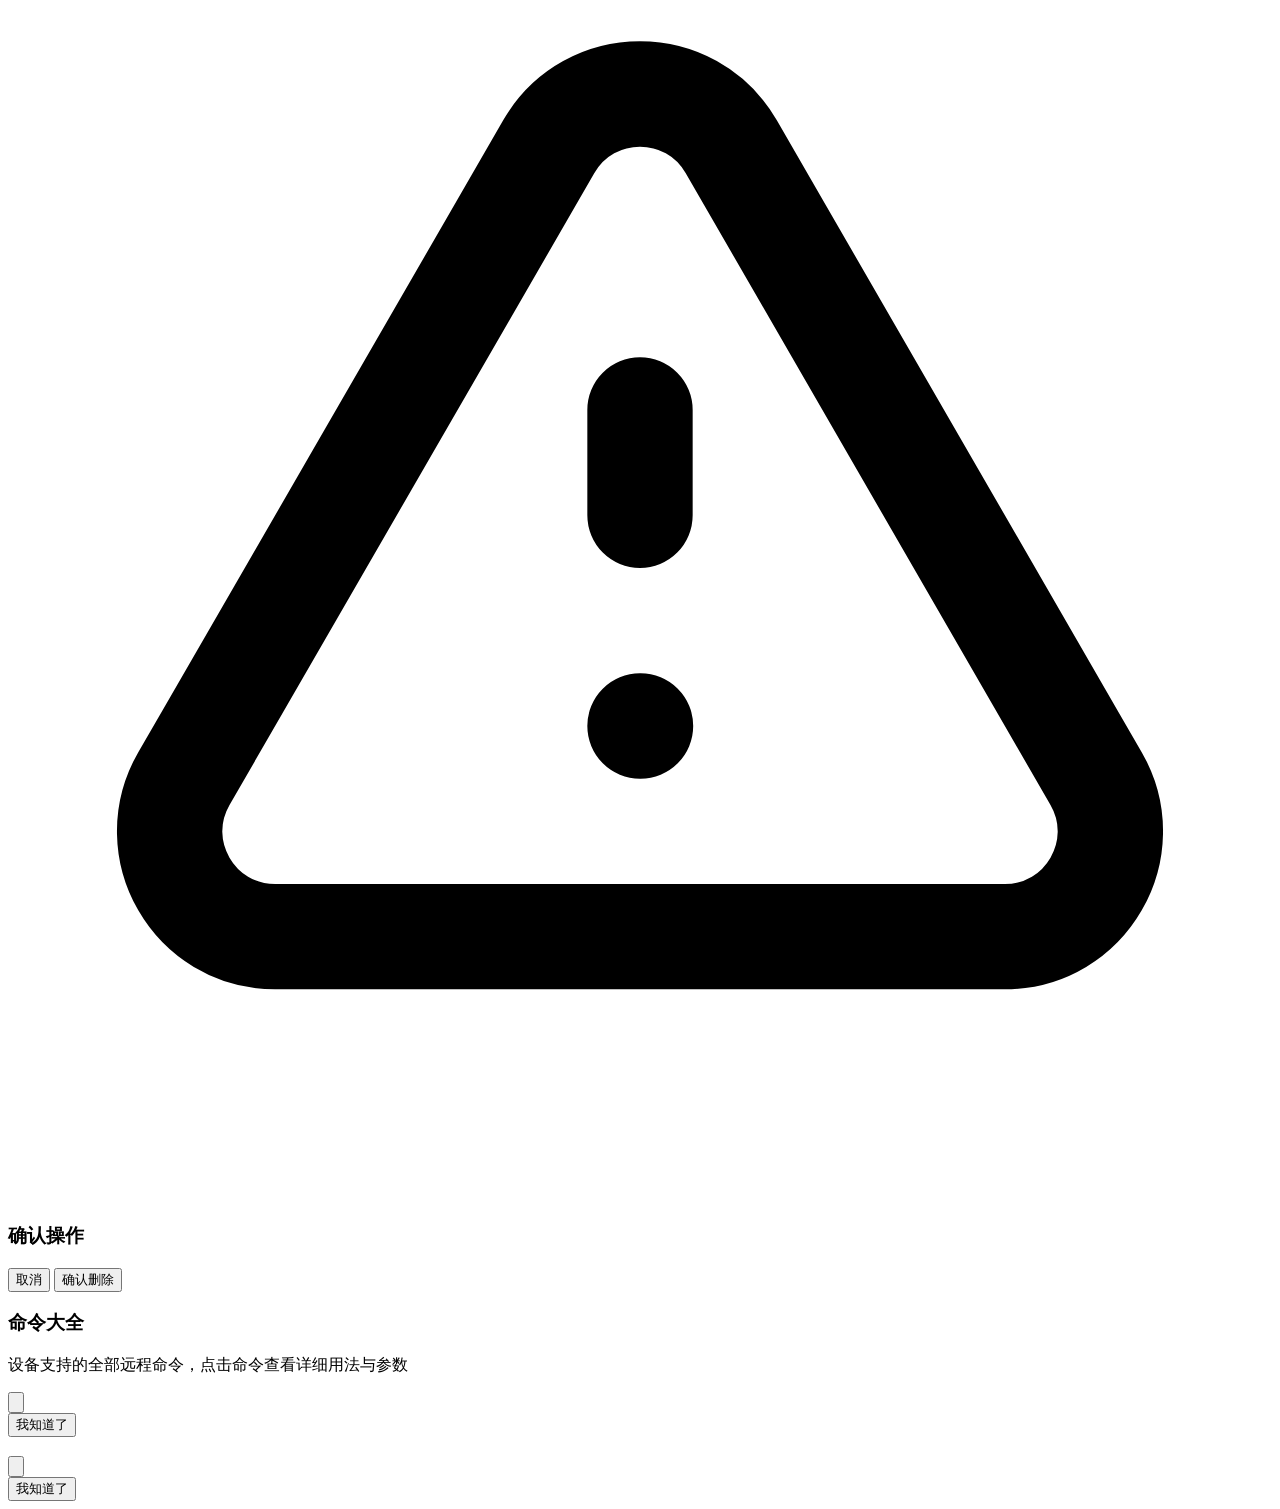
==== commit 0adde61c: "chore: 项目更名为 AirPanel - 服务端启动横幅、页面标题/侧边栏/页脚更名为 AirPanel  - go module 名改为 airpanel/server，docker-comp" ====
--- a/server-go/static/index.html
+++ b/server-go/static/index.html
@@ -1,9 +1,9 @@
-﻿<!doctype html>
+<!doctype html>
 <html lang="zh-CN">
 <head>
   <meta charset="utf-8">
   <meta name="viewport" content="width=device-width, initial-scale=1">
-  <title>Air724UG 管理面板</title>
+  <title>AirPanel 管理面板</title>
   <link rel="stylesheet" href="/css/style.css?v=20260830d">
 </head>
 <body class="bg-slate-100 text-slate-900 min-h-screen">
@@ -14,7 +14,7 @@
       <div class="card p-8">
         <div class="flex flex-col items-center mb-8">
           <div class="w-14 h-14 rounded-2xl bg-gradient-to-br from-blue-500 to-indigo-600 flex items-center justify-center text-white text-2xl font-bold shadow-lg mb-4">A</div>
-          <h1 class="text-xl font-semibold text-slate-900">Air724UG 管理面板</h1>
+          <h1 class="text-xl font-semibold text-slate-900">AirPanel 管理面板</h1>
           <p class="text-sm text-slate-500 mt-1">请登录以管理设备</p>
         </div>
         <form id="login-form" class="space-y-4">
@@ -32,10 +32,10 @@
       </div>
     </div>
     <footer class="mt-8 text-center">
-      <a href="https://github.com/vipxkw/air724ug_panel" target="_blank" rel="noopener"
+      <a href="https://github.com/vipxkw/airpanel" target="_blank" rel="noopener"
          class="inline-flex items-center gap-1.5 text-sm text-slate-500 hover:text-slate-800 transition-colors">
         <svg class="w-4 h-4" viewBox="0 0 24 24" fill="currentColor" aria-hidden="true"><path fill-rule="evenodd" clip-rule="evenodd" d="M12 .5C5.65.5.5 5.65.5 12c0 5.08 3.29 9.39 7.86 10.91.58.11.79-.25.79-.56 0-.27-.01-1.17-.02-2.12-3.2.7-3.87-1.36-3.87-1.36-.52-1.33-1.28-1.68-1.28-1.68-1.04-.71.08-.7.08-.7 1.15.08 1.76 1.18 1.76 1.18 1.03 1.76 2.7 1.25 3.35.96.1-.75.4-1.25.72-1.54-2.55-.29-5.23-1.28-5.23-5.69 0-1.26.45-2.28 1.18-3.09-.12-.29-.51-1.46.11-3.05 0 0 .96-.31 3.15 1.18.91-.25 1.89-.38 2.86-.38.97 0 1.95.13 2.86.38 2.19-1.49 3.15-1.18 3.15-1.18.62 1.59.23 2.76.11 3.05.73.81 1.18 1.83 1.18 3.09 0 4.42-2.69 5.39-5.25 5.68.41.35.77 1.05.77 2.12 0 1.53-.01 2.76-.01 3.14 0 .31.21.68.8.56C20.23 21.38 23.5 17.08 23.5 12 23.5 5.65 18.35.5 12 .5z"/></svg>
-        <span>vipxkw/air724ug_panel</span>
+        <span>vipxkw/airpanel</span>
       </a>
     </footer>
   </div>
@@ -50,7 +50,7 @@
       <aside id="sidebar" class="fixed inset-y-0 left-0 z-40 w-64 shrink-0 -translate-x-full bg-slate-900 text-slate-300 flex flex-col transition-transform duration-300 ease-in-out md:static md:translate-x-0 md:h-screen">
         <div class="h-16 flex items-center gap-2.5 px-5 border-b border-slate-800">
           <div class="w-8 h-8 rounded-lg bg-gradient-to-br from-blue-500 to-indigo-600 flex items-center justify-center text-white text-sm font-bold">A</div>
-          <span class="font-semibold text-white">Air724UG 面板</span>
+          <span class="font-semibold text-white">AirPanel</span>
         </div>
         <nav class="flex-1 py-4 px-3 space-y-1">
           <a href="#" data-nav="devices" class="nav-item flex items-center gap-3 rounded-lg px-3 py-2.5 text-sm font-medium hover:bg-slate-800 hover:text-white">
@@ -88,7 +88,7 @@
           <button id="menu-btn" class="w-9 h-9 -ml-2 inline-flex items-center justify-center rounded-lg text-slate-300 hover:bg-slate-800 active:scale-95 transition" aria-label="打开菜单">
             <svg xmlns="http://www.w3.org/2000/svg" class="w-5 h-5" fill="none" viewBox="0 0 24 24" stroke="currentColor" stroke-width="2"><path stroke-linecap="round" stroke-linejoin="round" d="M4 6h16M4 12h16M4 18h16"/></svg>
           </button>
-          <span class="font-semibold">Air724UG 面板</span>
+          <span class="font-semibold">AirPanel</span>
           <span class="ml-auto text-xs text-slate-400" id="m-user-name"></span>
         </header>
 
@@ -99,7 +99,7 @@
           <div class="flex items-center justify-between mb-4 sm:mb-6">
             <div>
               <h2 class="text-lg sm:text-xl font-semibold text-slate-900">设备列表</h2>
-              <p class="text-sm text-slate-500 mt-0.5">通过 MQTT 接入的 Air724UG 设备</p>
+              <p class="text-sm text-slate-500 mt-0.5">通过 MQTT 接入的 Air 系列设备</p>
             </div>
             <div class="flex items-center gap-3">
               <span id="refresh-devices-time" class="text-xs text-slate-400" style="color:#94a3b8; min-width:112px; text-align:right; white-space:nowrap"></span>
@@ -473,11 +473,11 @@
         <!-- 页脚 -->
         <footer class="px-4 py-5 border-t border-slate-200 bg-white/60 backdrop-blur-sm">
           <div class="max-w-screen-2xl mx-auto flex flex-col sm:flex-row items-center justify-between gap-2">
-            <p class="text-xs text-slate-400">© 2026 Air724UG Panel · 基于 Go + Tailwind CSS 构建</p>
-            <a href="https://github.com/vipxkw/air724ug_panel" target="_blank" rel="noopener"
+            <p class="text-xs text-slate-400">© 2026 AirPanel · 基于 Go + Tailwind CSS 构建</p>
+            <a href="https://github.com/vipxkw/airpanel" target="_blank" rel="noopener"
                class="inline-flex items-center gap-1.5 text-xs font-medium text-slate-500 hover:text-slate-900 transition-colors">
               <svg class="w-4 h-4" viewBox="0 0 24 24" fill="currentColor" aria-hidden="true"><path fill-rule="evenodd" clip-rule="evenodd" d="M12 .5C5.65.5.5 5.65.5 12c0 5.08 3.29 9.39 7.86 10.91.58.11.79-.25.79-.56 0-.27-.01-1.17-.02-2.12-3.2.7-3.87-1.36-3.87-1.36-.52-1.33-1.28-1.68-1.28-1.68-1.04-.71.08-.7.08-.7 1.15.08 1.76 1.18 1.76 1.18 1.03 1.76 2.7 1.25 3.35.96.1-.75.4-1.25.72-1.54-2.55-.29-5.23-1.28-5.23-5.69 0-1.26.45-2.28 1.18-3.09-.12-.29-.51-1.46.11-3.05 0 0 .96-.31 3.15 1.18.91-.25 1.89-.38 2.86-.38.97 0 1.95.13 2.86.38 2.19-1.49 3.15-1.18 3.15-1.18.62 1.59.23 2.76.11 3.05.73.81 1.18 1.83 1.18 3.09 0 4.42-2.69 5.39-5.25 5.68.41.35.77 1.05.77 2.12 0 1.53-.01 2.76-.01 3.14 0 .31.21.68.8.56C20.23 21.38 23.5 17.08 23.5 12 23.5 5.65 18.35.5 12 .5z"/></svg>
-              <span>vipxkw/air724ug_panel</span>
+              <span>vipxkw/airpanel</span>
             </a>
           </div>
         </footer>
